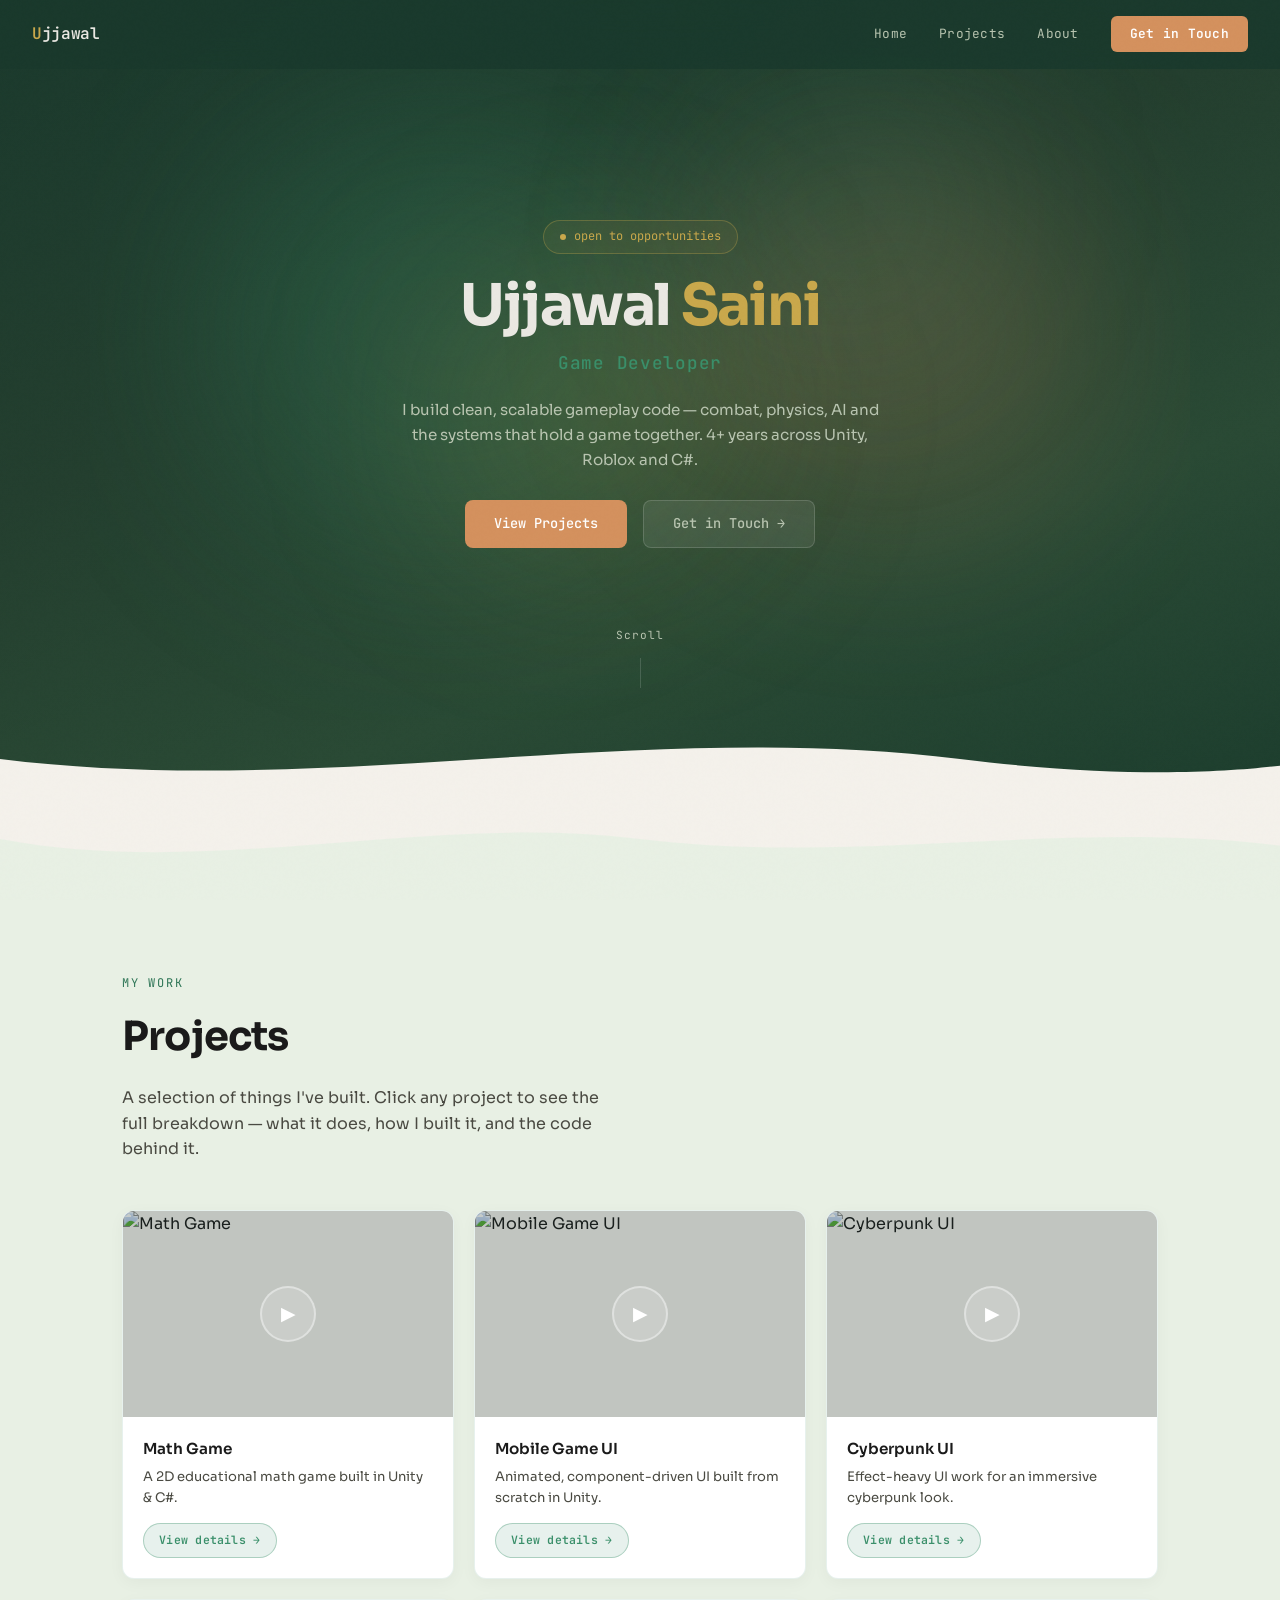
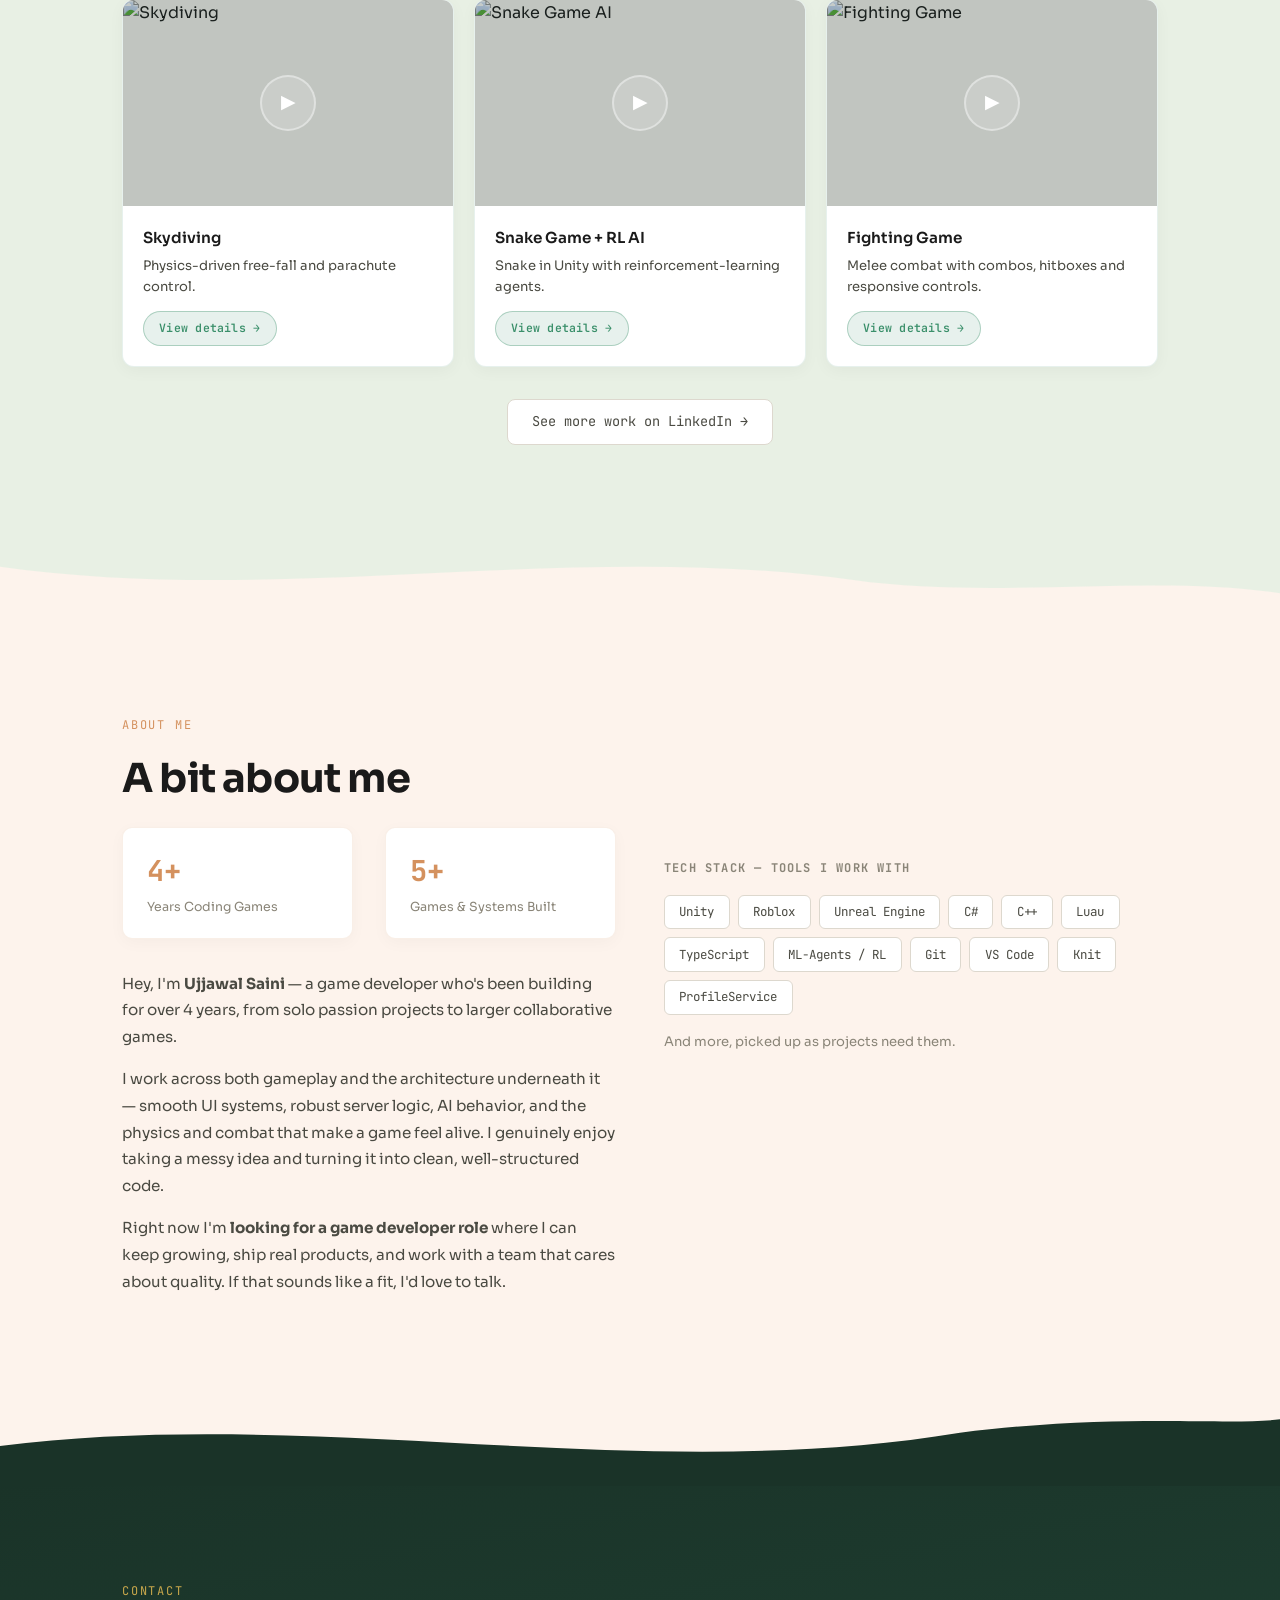
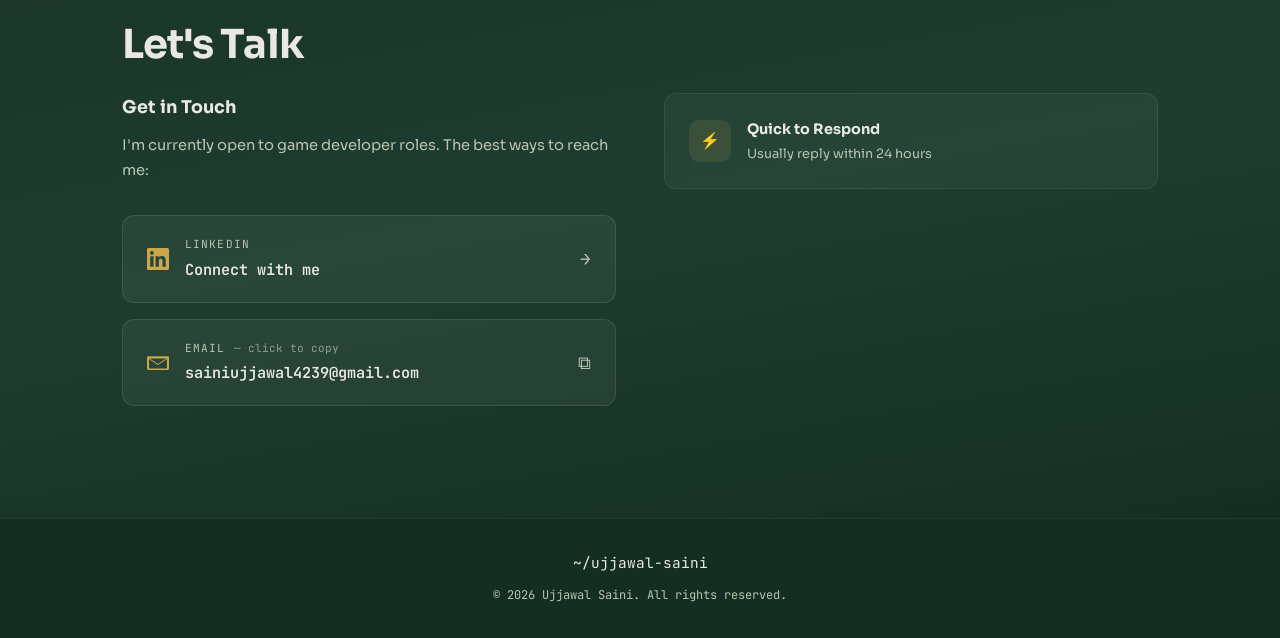
==== index.html @ 18bde24f "Initial commit" ====
<!DOCTYPE html>
<html lang="en">
<head>
  <meta charset="UTF-8">
  <meta name="viewport" content="width=device-width, initial-scale=1.0">
  <title>Ujjawal Saini | Game Developer</title>
  <meta name="description" content="Ujjawal Saini — Game Developer building gameplay systems, physics, AI and UI across Unity, Roblox and C#. Open to opportunities.">

  <!-- Google Fonts -->
  <link href="https://fonts.googleapis.com/css2?family=JetBrains+Mono:wght@300;400;500;600;700&family=Sora:wght@300;400;500;600;700&display=swap" rel="stylesheet">

  <!-- Stylesheet -->
  <link rel="stylesheet" href="style.css">
</head>
<body>

<!-- ═══ NAVBAR ═══ -->
<nav id="navbar">
  <a href="#home" class="nav-logo"><span>U</span>jjawal</a>
  <div class="nav-links" id="navLinks">
    <a href="#home">Home</a>
    <a href="#projects">Projects</a>
    <a href="#about">About</a>
    <a href="#contact" class="nav-cta">Get in Touch</a>
  </div>
  <div class="nav-hamburger" id="hamburger" onclick="toggleNav()">
    <span></span><span></span><span></span>
  </div>
</nav>

<!-- ═══ HERO ═══ -->
<div class="section-wrap section-hero">
  <section class="hero" id="home">
    <div class="hero-glow">
      <div class="blob blob-1"></div>
      <div class="blob blob-2"></div>
      <div class="blob blob-3"></div>
      <div class="blob blob-4"></div>
    </div>
    <div class="hero-status">
      <div class="dot"></div>
      open to opportunities
    </div>
    <h1>Ujjawal <span class="accent">Saini</span></h1>
    <div class="hero-role">Game Developer</div>
    <p>I build clean, scalable gameplay code — combat, physics, AI and the systems that hold a game together. 4+ years across Unity, Roblox and C#.</p>
    <div class="hero-btns">
      <a href="#projects" class="btn btn-primary">View Projects</a>
      <a href="#contact" class="btn btn-secondary">Get in Touch →</a>
    </div>
    <div class="scroll-indicator">Scroll</div>
  </section>
  <!-- Wave divider: hero → expertise -->
  <div class="wave-divider">
    <svg viewBox="0 0 1440 120" preserveAspectRatio="none">
      <path d="M0,60 C360,120 720,0 1080,60 C1260,90 1380,80 1440,70 L1440,120 L0,120 Z" fill="var(--bg-primary)"/>
    </svg>
  </div>
</div>

<!-- ═══ PROJECTS ═══ -->
<div class="section-wrap section-green">
  <!-- Wave divider: expertise → projects -->
  <div class="wave-divider wave-top">
    <svg viewBox="0 0 1440 120" preserveAspectRatio="none">
      <path d="M0,0 L0,60 C240,120 480,20 720,60 C960,100 1200,30 1440,70 L1440,0 Z" fill="var(--bg-primary)"/>
    </svg>
  </div>
  <section id="projects">
    <div class="reveal">
      <div class="section-label">My Work</div>
      <h2 class="section-title">Projects</h2>
      <p class="section-desc">A selection of things I've built. Click any project to see the full breakdown — what it does, how I built it, and the code behind it.</p>
    </div>
    <div class="portfolio-grid">
      <div class="project-card reveal" data-id="FfcwRnzSwo4">
        <div class="project-thumb">
          <img src="https://img.youtube.com/vi/FfcwRnzSwo4/maxresdefault.jpg" alt="Math Game" loading="lazy">
          <div class="project-play">▶</div>
        </div>
        <div class="project-info">
          <h3>Math Game</h3>
          <p>A 2D educational math game built in Unity & C#.</p>
          <span class="project-hint">View details →</span>
        </div>
      </div>
      <div class="project-card reveal" data-id="_XRBRZ4g_vA">
        <div class="project-thumb">
          <img src="https://img.youtube.com/vi/_XRBRZ4g_vA/maxresdefault.jpg" alt="Mobile Game UI" loading="lazy">
          <div class="project-play">▶</div>
        </div>
        <div class="project-info">
          <h3>Mobile Game UI</h3>
          <p>Animated, component-driven UI built from scratch in Unity.</p>
          <span class="project-hint">View details →</span>
        </div>
      </div>
      <div class="project-card reveal" data-id="kUziMj68Og0">
        <div class="project-thumb">
          <img src="https://img.youtube.com/vi/kUziMj68Og0/maxresdefault.jpg" alt="Cyberpunk UI" loading="lazy">
          <div class="project-play">▶</div>
        </div>
        <div class="project-info">
          <h3>Cyberpunk UI</h3>
          <p>Effect-heavy UI work for an immersive cyberpunk look.</p>
          <span class="project-hint">View details →</span>
        </div>
      </div>
      <div class="project-card reveal" data-id="2lh-PS8I5L4">
        <div class="project-thumb">
          <img src="https://img.youtube.com/vi/2lh-PS8I5L4/maxresdefault.jpg" alt="Skydiving" loading="lazy">
          <div class="project-play">▶</div>
        </div>
        <div class="project-info">
          <h3>Skydiving</h3>
          <p>Physics-driven free-fall and parachute control.</p>
          <span class="project-hint">View details →</span>
        </div>
      </div>
      <div class="project-card reveal" data-id="01Fkofs51dQ">
        <div class="project-thumb">
          <img src="https://img.youtube.com/vi/01Fkofs51dQ/maxresdefault.jpg" alt="Snake Game AI" loading="lazy">
          <div class="project-play">▶</div>
        </div>
        <div class="project-info">
          <h3>Snake Game + RL AI</h3>
          <p>Snake in Unity with reinforcement-learning agents.</p>
          <span class="project-hint">View details →</span>
        </div>
      </div>
      <div class="project-card reveal" data-id="8fWLdfKFmJY">
        <div class="project-thumb">
          <img src="https://img.youtube.com/vi/8fWLdfKFmJY/maxresdefault.jpg" alt="Fighting Game" loading="lazy">
          <div class="project-play">▶</div>
        </div>
        <div class="project-info">
          <h3>Fighting Game</h3>
          <p>Melee combat with combos, hitboxes and responsive controls.</p>
          <span class="project-hint">View details →</span>
        </div>
      </div>
    </div>

    <!-- Project Detail Modal (content rendered by script.js) -->
    <div class="video-modal" id="videoModal">
      <div class="video-modal-backdrop" onclick="closeVideoModal()"></div>
      <div class="video-modal-content">
        <button class="video-modal-close" onclick="closeVideoModal()">✕</button>
        <div class="video-modal-scroll">
          <div class="video-modal-player" id="modalPlayer"></div>
          <div class="video-modal-info">
            <div class="vm-head">
              <h3 id="modalTitle"></h3>
              <div class="vm-tech" id="modalTech"></div>
            </div>
            <div class="vm-body" id="modalBody"></div>
            <div class="vm-code-wrap" id="modalCodeWrap" hidden>
              <div class="vm-code-label" id="modalCodeLabel">Code</div>
              <pre class="vm-code"><code id="modalCode"></code></pre>
            </div>
            <div class="vm-links" id="modalLinks"></div>
          </div>
        </div>
      </div>
    </div>

    <div class="portfolio-more reveal">
      <!-- TODO: replace href with your real LinkedIn profile URL -->
      <a href="https://www.linkedin.com/in/your-profile/" target="_blank" rel="noopener">See more work on LinkedIn →</a>
    </div>
  </section>
  <!-- Wave divider: projects → about -->
  <div class="wave-divider">
    <svg viewBox="0 0 1440 120" preserveAspectRatio="none">
      <path d="M0,40 C320,100 640,0 960,60 C1120,90 1300,50 1440,80 L1440,120 L0,120 Z" fill="var(--bg-warm)"/>
    </svg>
  </div>
</div>

<!-- ═══ ABOUT ═══ -->
<div class="section-wrap section-warm">
  <section id="about">
    <div class="reveal">
      <div class="section-label">About Me</div>
      <h2 class="section-title">A bit about me</h2>
    </div>
    <div class="about-content">
      <div class="reveal">
        <div class="about-stats">
          <div class="stat">
            <div class="stat-value" data-count="4">0+</div>
            <div class="stat-label">Years Coding Games</div>
          </div>
          <div class="stat">
            <div class="stat-value" data-count="5">0+</div>
            <div class="stat-label">Games & Systems Built</div>
          </div>
        </div>
        <div class="about-text">
          <p>Hey, I'm <strong>Ujjawal Saini</strong> — a game developer who's been building for over 4 years, from solo passion projects to larger collaborative games.</p>
          <p>I work across both gameplay and the architecture underneath it — smooth UI systems, robust server logic, AI behavior, and the physics and combat that make a game feel alive. I genuinely enjoy taking a messy idea and turning it into clean, well-structured code.</p>
          <p>Right now I'm <strong>looking for a game developer role</strong> where I can keep growing, ship real products, and work with a team that cares about quality. If that sounds like a fit, I'd love to talk.</p>
        </div>
      </div>
      <div class="tech-stack reveal">
        <h4>Tech Stack — Tools I Work With</h4>
        <div class="tech-tags">
          <span class="tech-tag">Unity</span>
          <span class="tech-tag">Roblox</span>
          <span class="tech-tag">Unreal Engine</span>
          <span class="tech-tag">C#</span>
          <span class="tech-tag">C++</span>
          <span class="tech-tag">Luau</span>
          <span class="tech-tag">TypeScript</span>
          <span class="tech-tag">ML-Agents / RL</span>
          <span class="tech-tag">Git</span>
          <span class="tech-tag">VS Code</span>
          <span class="tech-tag">Knit</span>
          <span class="tech-tag">ProfileService</span>
        </div>
        <p style="font-size: 0.82rem; color: var(--text-muted); margin-top: 1rem;">And more, picked up as projects need them.</p>
      </div>
    </div>
  </section>
  <!-- Wave divider: about → contact -->
  <div class="wave-divider">
    <svg viewBox="0 0 1440 120" preserveAspectRatio="none">
      <path d="M0,60 C360,0 720,120 1080,40 C1260,10 1380,30 1440,20 L1440,120 L0,120 Z" fill="var(--bg-forest)"/>
    </svg>
  </div>
</div>

<!-- ═══ CONTACT ═══ -->
<div class="section-wrap section-forest">
  <section id="contact">
    <div class="reveal">
      <div class="section-label">Contact</div>
      <h2 class="section-title">Let's Talk</h2>
    </div>
    <div class="contact-content">
      <div class="contact-left reveal">
        <h3>Get in Touch</h3>
        <p>I'm currently open to game developer roles. The best ways to reach me:</p>

        <!-- LinkedIn — TODO: replace the href with your real LinkedIn profile URL -->
        <a href="https://www.linkedin.com/in/your-profile/" target="_blank" rel="noopener" class="contact-link-box">
          <svg class="social-icon" viewBox="0 0 24 24" fill="currentColor" width="24" height="24"><path d="M20.447 20.452h-3.554v-5.569c0-1.328-.027-3.037-1.852-3.037-1.853 0-2.136 1.445-2.136 2.939v5.667H9.351V9h3.414v1.561h.046c.477-.9 1.637-1.85 3.37-1.85 3.601 0 4.267 2.37 4.267 5.455v6.286zM5.337 7.433a2.062 2.062 0 0 1-2.063-2.065 2.064 2.064 0 1 1 2.063 2.065zm1.782 13.019H3.555V9h3.564v11.452zM22.225 0H1.771C.792 0 0 .774 0 1.729v20.542C0 23.227.792 24 1.771 24h20.451C23.2 24 24 23.227 24 22.271V1.729C24 .774 23.2 0 22.225 0z"/></svg>
          <div>
            <div class="contact-link-label">LinkedIn</div>
            <div class="contact-link-handle">Connect with me</div>
          </div>
          <span class="contact-link-arrow">→</span>
        </a>

        <!-- Email — click to copy -->
        <div class="contact-link-box" onclick="copyEmail(this)">
          <svg class="social-icon" viewBox="0 0 24 24" fill="currentColor" width="24" height="24"><path d="M1.5 4.5h21A1.5 1.5 0 0 1 24 6v12a1.5 1.5 0 0 1-1.5 1.5h-21A1.5 1.5 0 0 1 0 18V6a1.5 1.5 0 0 1 1.5-1.5zm10.5 8.69 9-6.19H3l9 6.19zM2.25 7.6V18h19.5V7.6l-9.06 6.23a1.5 1.5 0 0 1-1.38 0L2.25 7.6z"/></svg>
          <div>
            <div class="contact-link-label">Email <span class="contact-copy-hint">— click to copy</span></div>
            <div class="contact-link-handle">sainiujjawal4239@gmail.com</div>
          </div>
          <span class="contact-link-arrow">⧉</span>
        </div>
      </div>
      <div class="contact-cards reveal">
        <div class="contact-card">
          <div class="contact-icon">⚡</div>
          <div>
            <h4>Quick to Respond</h4>
            <p>Usually reply within 24 hours</p>
          </div>
        </div>
      </div>
    </div>
  </section>
</div>

<!-- ═══ FOOTER ═══ -->
<footer>
  <a href="#home" style="display: inline-block; margin-bottom: 0.75rem; font-family: var(--font-mono); font-size: 0.9rem;">
    ~/ujjawal-saini
  </a>
  <p>© 2026 Ujjawal Saini. All rights reserved.</p>
</footer>

<!-- JavaScript -->
<script src="script.js"></script>
</body>
</html>
---- style.css ----
/* ═══════════════════════════════════════
   USAIN — PORTFOLIO STYLES
   Natural, eye-friendly aesthetic
   ═══════════════════════════════════════ */

*, *::before, *::after { margin: 0; padding: 0; box-sizing: border-box; }

:root {
  /* ─── Base tones ─── */
  --bg-primary: #f4f1eb;
  --bg-secondary: #ffffff;
  --bg-card: #f9f7f3;
  --bg-card-hover: #f0ece4;

  /* ─── Section backgrounds ─── */
  --bg-hero: #1b3a2d;
  --bg-green: #e8f0e4;
  --bg-warm: #fdf3ec;
  --bg-forest: #1a3328;

  /* ─── Borders ─── */
  --border: #ddd8ce;
  --border-hover: #c4bcae;

  /* ─── Text ─── */
  --text-primary: #1a1a1a;
  --text-secondary: #4a4a42;
  --text-muted: #8a8578;
  --text-on-dark: #eae8e2;
  --text-on-dark-secondary: #b8c4b0;

  /* ─── Accent colors ─── */
  --accent: #3a8f6a;
  --accent-dim: #2e7556;
  --accent-glow: rgba(58, 143, 106, 0.12);
  --accent-glow-strong: rgba(58, 143, 106, 0.22);
  --accent-warm: #d4915e;
  --accent-warm-glow: rgba(212, 145, 94, 0.15);
  --accent-gold: #c9a84c;
  --accent-gold-glow: rgba(201, 168, 76, 0.12);

  /* ─── Fonts ─── */
  --font-mono: 'JetBrains Mono', monospace;
  --font-sans: 'Sora', sans-serif;
}

html { scroll-behavior: smooth; }

body {
  font-family: var(--font-sans);
  background: var(--bg-primary);
  color: var(--text-primary);
  line-height: 1.6;
  overflow-x: hidden;
  -webkit-font-smoothing: antialiased;
}

::selection {
  background: var(--accent);
  color: #ffffff;
}

/* ─── Scrollbar ─── */
::-webkit-scrollbar { width: 6px; }
::-webkit-scrollbar-track { background: var(--bg-primary); }
::-webkit-scrollbar-thumb { background: var(--accent); border-radius: 3px; }
::-webkit-scrollbar-thumb:hover { background: var(--accent-dim); }

/* ─── Subtle paper-grain texture ─── */
body::after {
  content: ''; position: fixed; inset: 0;
  background-image: url("data:image/svg+xml,%3Csvg viewBox='0 0 256 256' xmlns='http://www.w3.org/2000/svg'%3E%3Cfilter id='noise'%3E%3CfeTurbulence type='fractalNoise' baseFrequency='0.9' numOctaves='4' stitchTiles='stitch'/%3E%3C/filter%3E%3Crect width='100%25' height='100%25' filter='url(%23noise)' opacity='0.02'/%3E%3C/svg%3E");
  pointer-events: none; z-index: 9999; opacity: 0.25;
}


/* ═══════════════════════════════════════
   SECTION WRAPS — Colored backgrounds
   ═══════════════════════════════════════ */

.section-wrap { position: relative; }

.section-hero {
  background: linear-gradient(160deg, #1b3a2d 0%, #243f2f 40%, #2a4a35 70%, #1d3e2e 100%);
}

.section-green {
  background: var(--bg-green);
}

.section-warm {
  background: var(--bg-warm);
}

.section-forest {
  background: linear-gradient(170deg, #1a3328 0%, #1e3d30 50%, #152e23 100%);
}

/* ─── Wave dividers ─── */
.wave-divider {
  position: relative;
  width: 100%;
  line-height: 0;
  margin-top: -1px;
}
.wave-divider svg {
  width: 100%;
  height: 80px;
  display: block;
}
.wave-divider.wave-top {
  margin-top: 0;
  margin-bottom: -1px;
}


/* ═══════════════════════════════════════
   NAVBAR
   ═══════════════════════════════════════ */

nav {
  position: fixed; top: 0; left: 0; right: 0; z-index: 100;
  padding: 1rem 2rem;
  display: flex; align-items: center; justify-content: space-between;
  background: rgba(27, 58, 45, 0.85);
  backdrop-filter: blur(20px);
  border-bottom: 1px solid transparent;
  transition: border-color 0.3s;
}
nav.scrolled { border-bottom-color: rgba(255,255,255,0.08); }

.nav-logo {
  font-family: var(--font-mono);
  font-weight: 600; font-size: 1rem;
  color: var(--text-on-dark);
  text-decoration: none;
  letter-spacing: -0.02em;
}
.nav-logo span { color: var(--accent-gold); }

.nav-links { display: flex; gap: 2rem; align-items: center; }
.nav-links a {
  font-family: var(--font-mono);
  font-size: 0.8rem; color: var(--text-on-dark-secondary);
  text-decoration: none; letter-spacing: 0.02em;
  transition: color 0.25s;
}
.nav-links a:hover { color: var(--text-on-dark); }

.nav-cta {
  font-family: var(--font-mono) !important;
  font-size: 0.8rem !important;
  padding: 0.5rem 1.2rem;
  background: var(--accent-warm) !important;
  color: #ffffff !important;
  border-radius: 6px;
  font-weight: 600 !important;
  transition: all 0.25s !important;
}
.nav-cta:hover {
  box-shadow: 0 4px 20px rgba(212, 145, 94, 0.35);
  transform: translateY(-1px);
}

.nav-hamburger {
  display: none; cursor: pointer;
  flex-direction: column; gap: 5px;
}
.nav-hamburger span {
  width: 22px; height: 2px;
  background: var(--text-on-dark);
  transition: all 0.3s;
}


/* ═══════════════════════════════════════
   HERO SECTION — Dark forest green
   ═══════════════════════════════════════ */

.hero {
  min-height: 80vh; display: flex; flex-direction: column;
  justify-content: center; align-items: center;
  padding: 6rem 2rem 3rem; position: relative;
  text-align: center;
  color: var(--text-on-dark);
}

/* ─── Glow blobs — warm sunset & golden tones ─── */
.hero-glow {
  position: absolute; top: 0; left: 0; right: 0; bottom: 0;
  overflow: hidden; pointer-events: none;
}

.hero-glow .blob {
  position: absolute; border-radius: 50%;
  filter: blur(90px);
}

.hero-glow .blob-1 {
  width: 500px; height: 450px;
  top: 15%; left: 10%;
  background: rgba(58, 143, 106, 0.25);
  animation: blobFloat1 7s ease-in-out infinite alternate;
}

.hero-glow .blob-2 {
  width: 420px; height: 380px;
  top: 20%; right: 8%;
  background: rgba(212, 145, 94, 0.2);
  animation: blobFloat2 9s ease-in-out infinite alternate;
}

.hero-glow .blob-3 {
  width: 350px; height: 320px;
  top: 35%; left: 30%;
  background: rgba(201, 168, 76, 0.15);
  animation: blobFloat3 8s ease-in-out infinite alternate;
}

.hero-glow .blob-4 {
  width: 300px; height: 280px;
  top: 10%; left: 55%;
  background: rgba(58, 143, 106, 0.15);
  animation: blobFloat2 10s ease-in-out infinite alternate-reverse;
}

@keyframes blobFloat1 {
  0% { transform: translate(0, 0) scale(1); }
  100% { transform: translate(30px, -20px) scale(1.1); }
}

@keyframes blobFloat2 {
  0% { transform: translate(0, 0) scale(1); }
  100% { transform: translate(-25px, 15px) scale(1.08); }
}

@keyframes blobFloat3 {
  0% { transform: translate(0, 0) scale(1); }
  100% { transform: translate(15px, 25px) scale(0.95); }
}

.hero-status {
  display: inline-flex; align-items: center; gap: 0.5rem;
  font-family: var(--font-mono); font-size: 0.75rem;
  color: var(--accent-gold); margin-bottom: 1.25rem;
  padding: 0.4rem 1rem; border: 1px solid rgba(201,168,76,0.3);
  border-radius: 20px; background: rgba(201,168,76,0.08);
  animation: fadeInUp 0.6s ease-out;
  position: relative; z-index: 2;
}
.hero-status .dot {
  width: 6px; height: 6px; border-radius: 50%;
  background: var(--accent-gold);
  animation: pulse 2s ease-in-out infinite;
}

@keyframes pulse {
  0%, 100% { box-shadow: 0 0 0 0 rgba(201,168,76,0.5); }
  50% { box-shadow: 0 0 0 6px rgba(201,168,76,0); }
}

.hero h1 {
  font-size: clamp(2.2rem, 4.5vw, 3.8rem);
  font-weight: 700; line-height: 1.1;
  letter-spacing: -0.03em;
  margin-bottom: 0.75rem;
  animation: fadeInUp 0.6s ease-out 0.1s both;
  position: relative; z-index: 2;
  color: var(--text-on-dark);
}
.hero h1 .accent { color: var(--accent-gold); }

.hero-role {
  font-family: var(--font-mono);
  font-size: clamp(0.9rem, 1.6vw, 1.1rem);
  font-weight: 500;
  letter-spacing: 0.04em;
  color: var(--accent);
  margin-bottom: 1.25rem;
  animation: fadeInUp 0.6s ease-out 0.15s both;
  position: relative; z-index: 2;
}

.hero p {
  font-size: 0.95rem; color: var(--text-on-dark-secondary);
  max-width: 500px; line-height: 1.65;
  margin-bottom: 1.75rem;
  animation: fadeInUp 0.6s ease-out 0.2s both;
  position: relative; z-index: 2;
}

.hero-btns {
  display: flex; gap: 1rem; flex-wrap: wrap; justify-content: center;
  animation: fadeInUp 0.6s ease-out 0.3s both;
  position: relative; z-index: 2;
}

.scroll-indicator {
  position: absolute; bottom: 2rem;
  font-family: var(--font-mono); font-size: 0.7rem;
  color: var(--text-on-dark-secondary); letter-spacing: 0.1em;
  animation: fadeInUp 0.6s ease-out 0.5s both;
}
.scroll-indicator::after {
  content: ''; display: block; width: 1px; height: 30px;
  background: rgba(255,255,255,0.15); margin: 0.8rem auto 0;
  animation: scrollLine 2s ease-in-out infinite;
}

@keyframes scrollLine {
  0%, 100% { transform: scaleY(1); opacity: 0.5; }
  50% { transform: scaleY(0.5); opacity: 1; }
}

@keyframes fadeInUp {
  from { opacity: 0; transform: translateY(20px); }
  to { opacity: 1; transform: translateY(0); }
}


/* ═══════════════════════════════════════
   BUTTONS
   ═══════════════════════════════════════ */

.btn {
  font-family: var(--font-mono); font-size: 0.85rem;
  padding: 0.75rem 1.8rem; border-radius: 8px;
  text-decoration: none; font-weight: 500;
  transition: all 0.25s; cursor: pointer; border: none;
  display: inline-flex; align-items: center; gap: 0.5rem;
}
.btn-primary {
  background: var(--accent-warm); color: #ffffff;
}
.btn-primary:hover {
  background: #c37f4e;
  box-shadow: 0 6px 24px rgba(212, 145, 94, 0.35);
  transform: translateY(-2px);
}
.btn-secondary {
  background: rgba(255,255,255,0.08); color: var(--text-on-dark-secondary);
  border: 1px solid rgba(255,255,255,0.15);
}
.btn-secondary:hover {
  border-color: var(--accent-gold);
  color: var(--accent-gold);
  background: rgba(201, 168, 76, 0.08);
}


/* ═══════════════════════════════════════
   SECTION COMMONS
   ═══════════════════════════════════════ */

section { padding: 6rem 2rem; max-width: 1100px; margin: 0 auto; }

.section-label {
  font-family: var(--font-mono); font-size: 0.75rem;
  color: var(--accent); text-transform: uppercase;
  letter-spacing: 0.15em; margin-bottom: 0.75rem;
}

.section-title {
  font-size: clamp(1.8rem, 3.5vw, 2.5rem);
  font-weight: 700; letter-spacing: -0.02em;
  margin-bottom: 1rem;
}

.section-desc {
  color: var(--text-secondary);
  max-width: 500px; margin-bottom: 3rem;
}

/* Dark section overrides */
.section-forest .section-label { color: var(--accent-gold); }
.section-forest .section-title { color: var(--text-on-dark); }
.section-forest .section-desc { color: var(--text-on-dark-secondary); }
.section-green .section-label { color: var(--accent-dim); }


/* ═══════════════════════════════════════
   SERVICES — On cream bg
   ═══════════════════════════════════════ */

.services-grid {
  display: grid; grid-template-columns: repeat(auto-fill, minmax(300px, 1fr));
  gap: 1px; background: var(--border); border: 1px solid var(--border);
  border-radius: 12px; overflow: hidden;
  box-shadow: 0 4px 24px rgba(0,0,0,0.04);
}

.service-card {
  padding: 2rem; background: var(--bg-secondary);
  transition: all 0.3s; cursor: default; position: relative;
  overflow: hidden;
}
.service-card::before {
  content: ''; position: absolute; top: 0; left: 0;
  width: 100%; height: 2px;
  background: linear-gradient(90deg, transparent, var(--accent-warm), transparent);
  opacity: 0; transition: opacity 0.3s;
}
.service-card:hover { background: var(--bg-card); }
.service-card:hover::before { opacity: 1; }

.service-icon {
  font-size: 1.4rem; margin-bottom: 1rem;
  width: 40px; height: 40px; display: flex;
  align-items: center; justify-content: center;
  background: var(--accent-glow); border-radius: 8px;
  color: var(--accent);
}

.service-card h3 {
  font-size: 1rem; font-weight: 600;
  margin-bottom: 0.6rem;
}
.service-card p {
  font-size: 0.88rem; color: var(--text-secondary);
  line-height: 1.6;
}


/* ═══════════════════════════════════════
   PORTFOLIO — On soft green bg
   ═══════════════════════════════════════ */

.portfolio-grid {
  display: grid;
  grid-template-columns: repeat(3, 1fr);
  gap: 1.25rem;
}

.project-card {
  background: var(--bg-secondary);
  border: 1px solid rgba(58, 143, 106, 0.12);
  border-radius: 12px; overflow: hidden;
  transition: all 0.35s; cursor: pointer;
  position: relative;
  box-shadow: 0 4px 16px rgba(0,0,0,0.04);
}
.project-card:hover {
  border-color: var(--accent);
  transform: translateY(-4px);
  box-shadow: 0 16px 40px rgba(0,0,0,0.08);
}
.project-card.video-active:hover {
  border-color: var(--accent);
  box-shadow: 0 16px 40px rgba(0,0,0,0.08), 0 0 20px var(--accent-glow);
}

.project-thumb {
  width: 100%; aspect-ratio: 16/10;
  background: var(--bg-card);
  display: flex; align-items: center; justify-content: center;
  position: relative; overflow: hidden;
}

.project-thumb img,
.project-thumb iframe {
  position: absolute; top: 0; left: 0;
  width: 100%; height: 100%;
  object-fit: cover;
  pointer-events: none;
  border: none;
}

.project-play {
  position: absolute; inset: 0;
  display: flex; align-items: center; justify-content: center;
  z-index: 2;
  background: rgba(26, 51, 40, 0.25);
  transition: background 0.3s;
}
.project-card:hover .project-play {
  background: rgba(26, 51, 40, 0.4);
}

.project-play::before {
  content: '';
  width: 56px; height: 56px;
  border-radius: 50%;
  background: rgba(255, 255, 255, 0.15);
  border: 2px solid rgba(255, 255, 255, 0.4);
  position: absolute;
  transition: all 0.3s;
}
.project-card:hover .project-play::before {
  background: rgba(212, 145, 94, 0.4);
  border-color: var(--accent-warm);
  transform: scale(1.1);
  box-shadow: 0 0 30px rgba(212, 145, 94, 0.2);
}

.project-play {
  font-size: 1.2rem;
  color: #ffffff;
}

/* ─── "Coming soon" placeholder cards ─── */
.project-card-soon {
  cursor: default;
}
.project-card-soon:hover {
  transform: translateY(-2px);
  border-color: rgba(58, 143, 106, 0.25);
  box-shadow: 0 8px 24px rgba(0,0,0,0.06);
}
.project-card-soon .project-thumb {
  background: linear-gradient(135deg, var(--bg-card), var(--bg-secondary));
}
.project-soon-badge {
  font-family: var(--font-mono);
  font-size: 0.78rem;
  letter-spacing: 0.06em;
  text-transform: uppercase;
  color: var(--text-muted);
  padding: 0.4rem 0.85rem;
  border: 1px dashed rgba(58, 143, 106, 0.4);
  border-radius: 999px;
}
.project-card-soon .project-hint {
  color: var(--text-muted);
}

/* ─── Video Lightbox Modal ─── */
.video-modal {
  position: fixed; inset: 0; z-index: 10000;
  display: flex; align-items: center; justify-content: center;
  opacity: 0; visibility: hidden;
  transition: opacity 0.3s, visibility 0.3s;
}
.video-modal.active {
  opacity: 1; visibility: visible;
}

.video-modal-backdrop {
  position: absolute; inset: 0;
  background: rgba(20, 40, 30, 0.8);
  backdrop-filter: blur(10px);
}

.video-modal-content {
  position: relative; z-index: 1;
  width: 90%; max-width: 860px;
  max-height: 90vh;
  background: var(--bg-secondary);
  border: 1px solid var(--border);
  border-radius: 16px; overflow: hidden;
  transform: scale(0.9) translateY(20px);
  transition: transform 0.35s cubic-bezier(0.16, 1, 0.3, 1);
}
.video-modal.active .video-modal-content {
  transform: scale(1) translateY(0);
}

/* Scroll container so long writeups + code fit on screen */
.video-modal-scroll {
  max-height: 90vh;
  overflow-y: auto;
}
.video-modal-scroll::-webkit-scrollbar { width: 8px; }
.video-modal-scroll::-webkit-scrollbar-track { background: var(--bg-card); }
.video-modal-scroll::-webkit-scrollbar-thumb { background: var(--border-hover); border-radius: 4px; }

.video-modal-close {
  position: absolute; top: 1rem; right: 1rem;
  z-index: 3;
  width: 36px; height: 36px; border-radius: 50%;
  background: rgba(255, 255, 255, 0.9);
  border: 1px solid var(--border);
  color: var(--text-secondary);
  font-size: 1rem; cursor: pointer;
  display: flex; align-items: center; justify-content: center;
  transition: all 0.25s;
}
.video-modal-close:hover {
  background: var(--accent-warm);
  color: #ffffff;
  border-color: var(--accent-warm);
}

.video-modal-player {
  width: 100%; aspect-ratio: 16/9;
  background: #000;
  position: relative;
}
.video-modal-player iframe {
  position: absolute; top: 0; left: 0;
  width: 100%; height: 100%;
  border: none;
}

.video-modal-info {
  padding: 1.75rem;
}
.video-modal-info h3 {
  font-size: 1.35rem; font-weight: 700;
  letter-spacing: -0.01em;
  margin-bottom: 0.75rem;
}

/* ─── Tech chips in modal ─── */
.vm-tech { display: flex; flex-wrap: wrap; gap: 0.4rem; margin-bottom: 1.5rem; }
.vm-tech-tag {
  font-family: var(--font-mono); font-size: 0.7rem;
  padding: 0.3rem 0.7rem; border-radius: 6px;
  background: var(--accent-glow); color: var(--accent-dim);
  border: 1px solid rgba(58, 143, 106, 0.2);
}

/* ─── Case-study sections ─── */
.vm-section { margin-bottom: 1.25rem; }
.vm-section h4 {
  font-family: var(--font-mono); font-size: 0.72rem;
  text-transform: uppercase; letter-spacing: 0.12em;
  color: var(--accent); margin-bottom: 0.4rem;
}
.vm-section p {
  font-size: 0.92rem; color: var(--text-secondary);
  line-height: 1.7;
}

/* ─── Code block ─── */
.vm-code-wrap {
  margin: 1.5rem 0;
  border: 1px solid var(--border);
  border-radius: 10px; overflow: hidden;
  background: #1a2620;
}
.vm-code-label {
  font-family: var(--font-mono); font-size: 0.68rem;
  text-transform: uppercase; letter-spacing: 0.12em;
  color: var(--accent-gold);
  padding: 0.6rem 1rem;
  background: rgba(255,255,255,0.04);
  border-bottom: 1px solid rgba(255,255,255,0.07);
}
.vm-code {
  margin: 0; padding: 1.1rem 1.2rem;
  overflow-x: auto;
}
.vm-code code {
  font-family: var(--font-mono); font-size: 0.78rem;
  line-height: 1.65; color: #d4e6da;
  white-space: pre;
}
.vm-code::-webkit-scrollbar { height: 7px; }
.vm-code::-webkit-scrollbar-track { background: rgba(255,255,255,0.04); }
.vm-code::-webkit-scrollbar-thumb { background: rgba(255,255,255,0.15); border-radius: 4px; }

/* ─── Link buttons ─── */
.vm-links { display: flex; flex-wrap: wrap; gap: 0.75rem; margin-top: 0.5rem; }
.vm-link {
  font-family: var(--font-mono); font-size: 0.8rem; font-weight: 500;
  text-decoration: none; padding: 0.65rem 1.3rem;
  border-radius: 8px; transition: all 0.25s;
  border: 1px solid var(--border); color: var(--text-secondary);
  background: var(--bg-card);
}
.vm-link:hover {
  border-color: var(--accent); color: var(--accent);
  transform: translateY(-1px);
}
.vm-link-primary {
  background: var(--accent-warm); color: #fff; border-color: var(--accent-warm);
}
.vm-link-primary:hover {
  background: #c37f4e; color: #fff; border-color: #c37f4e;
  box-shadow: 0 6px 20px rgba(212, 145, 94, 0.3);
}

.project-info { padding: 1.25rem; }
.project-info h3 { font-size: 0.95rem; font-weight: 600; margin-bottom: 0.3rem; }
.project-info p { font-size: 0.82rem; color: var(--text-secondary); }

.project-hint {
  display: inline-flex; align-items: center; gap: 0.4rem;
  margin-top: 0.9rem;
  padding: 0.45rem 0.95rem;
  font-family: var(--font-mono); font-size: 0.72rem; font-weight: 600;
  color: var(--accent); letter-spacing: 0.02em;
  background: var(--accent-glow, rgba(58, 143, 106, 0.1));
  border: 1px solid rgba(58, 143, 106, 0.35);
  border-radius: 999px;
  transition: all 0.3s;
}
.project-card:not(.project-card-soon):hover .project-hint {
  background: var(--accent);
  border-color: var(--accent);
  color: #fff;
  box-shadow: 0 6px 18px rgba(58, 143, 106, 0.28);
}

/* "View Details" reveal over the thumbnail on hover — strong click affordance */
.project-thumb::after {
  content: 'View Details →';
  position: absolute; inset: 0; z-index: 3;
  display: flex; align-items: center; justify-content: center;
  font-family: var(--font-mono); font-size: 0.9rem; letter-spacing: 0.05em;
  font-weight: 600; color: #fff;
  background: rgba(26, 51, 40, 0.6);
  opacity: 0; transition: opacity 0.3s;
  pointer-events: none;
}
.project-card:not(.project-card-soon):hover .project-thumb::after {
  opacity: 1;
}
.project-card:not(.project-card-soon):hover .project-play {
  opacity: 0;
}

.project-coming-soon {
  width: 100%; height: 100%;
  display: flex; align-items: center; justify-content: center;
  font-family: var(--font-mono); font-size: 0.85rem;
  color: var(--text-muted); letter-spacing: 0.05em;
  background: var(--bg-card);
  border: 1px dashed var(--border-hover);
}

.portfolio-more { margin-top: 2rem; text-align: center; }
.portfolio-more a {
  font-family: var(--font-mono); font-size: 0.85rem;
  color: var(--text-secondary); text-decoration: none;
  border: 1px solid var(--border); padding: 0.7rem 1.5rem;
  border-radius: 8px; transition: all 0.25s;
  display: inline-flex; align-items: center; gap: 0.5rem;
  background: var(--bg-secondary);
}
.portfolio-more a:hover {
  border-color: var(--accent); color: var(--accent);
}


/* ═══════════════════════════════════════
   ABOUT — On warm cream/peach bg
   ═══════════════════════════════════════ */

.about-content { display: grid; grid-template-columns: 1fr 1fr; gap: 3rem; align-items: start; }

.about-stats { display: flex; gap: 2rem; margin-bottom: 2rem; }

.stat {
  padding: 1.25rem 1.5rem;
  background: var(--bg-secondary); border: 1px solid rgba(212,145,94,0.15);
  border-radius: 10px; flex: 1;
  box-shadow: 0 4px 16px rgba(0,0,0,0.03);
}
.stat-value {
  font-size: 1.8rem; font-weight: 700; color: var(--accent-warm);
  font-family: var(--font-mono);
}
.stat-label {
  font-size: 0.78rem; color: var(--text-muted);
  margin-top: 0.2rem;
}

.about-text p {
  color: var(--text-secondary); margin-bottom: 1rem;
  font-size: 0.95rem; line-height: 1.75;
}

.tech-stack { margin-top: 2rem; }
.tech-stack h4 {
  font-family: var(--font-mono); font-size: 0.75rem;
  color: var(--text-muted); text-transform: uppercase;
  letter-spacing: 0.1em; margin-bottom: 1rem;
}
.tech-tags { display: flex; flex-wrap: wrap; gap: 0.5rem; }
.tech-tag {
  font-family: var(--font-mono); font-size: 0.78rem;
  padding: 0.4rem 0.9rem; background: var(--bg-secondary);
  border: 1px solid var(--border); border-radius: 6px;
  color: var(--text-secondary); transition: all 0.25s;
}
.tech-tag:hover {
  border-color: var(--accent-warm); color: var(--accent-warm);
  background: var(--accent-warm-glow);
}

.section-warm .section-label { color: var(--accent-warm); }


/* ═══════════════════════════════════════
   SOCIAL / CONTACT ICONS
   ═══════════════════════════════════════ */

.social-icon {
  width: 22px; height: 22px;
  color: var(--accent-gold); flex-shrink: 0;
}

.discord-box-header {
  display: flex; align-items: center; gap: 0.5rem;
  margin-bottom: 0.5rem;
}

.twitter-box {
  display: flex; align-items: center; gap: 1rem;
  margin-top: 1.5rem; padding: 1.25rem 1.5rem;
  background: rgba(255,255,255,0.06); border: 1px solid rgba(255,255,255,0.1);
  border-radius: 12px; text-decoration: none;
  transition: all 0.3s; cursor: pointer;
}
.twitter-box:hover { border-color: var(--accent-gold); }
.twitter-label {
  font-family: var(--font-mono); font-size: 0.7rem;
  color: var(--text-on-dark-secondary); text-transform: uppercase;
  letter-spacing: 0.1em;
}
.twitter-handle {
  font-family: var(--font-mono); font-size: 1rem;
  font-weight: 600; color: var(--text-on-dark);
}
.twitter-arrow {
  margin-left: auto; color: var(--text-on-dark-secondary);
  font-family: var(--font-mono); font-size: 1rem;
  transition: color 0.3s;
}
.twitter-box:hover .twitter-arrow { color: var(--accent-gold); }

/* ─── Contact link boxes (LinkedIn / Email) ─── */
.contact-link-box {
  display: flex; align-items: center; gap: 1rem;
  margin-bottom: 1rem; padding: 1.25rem 1.5rem;
  background: rgba(255,255,255,0.05);
  border: 1px solid rgba(255,255,255,0.1);
  border-radius: 12px; text-decoration: none;
  transition: all 0.3s; cursor: pointer;
}
.contact-link-box:hover {
  border-color: var(--accent-gold);
  background: rgba(255,255,255,0.07);
}
.contact-link-label {
  font-family: var(--font-mono); font-size: 0.7rem;
  color: var(--text-on-dark-secondary); text-transform: uppercase;
  letter-spacing: 0.1em; margin-bottom: 0.2rem;
}
.contact-copy-hint { text-transform: none; letter-spacing: 0; opacity: 0.7; }
.contact-link-handle {
  font-family: var(--font-mono); font-size: 0.95rem;
  font-weight: 600; color: var(--text-on-dark);
  word-break: break-all;
}
.contact-link-arrow {
  margin-left: auto; color: var(--text-on-dark-secondary);
  font-family: var(--font-mono); font-size: 1.1rem;
  transition: color 0.3s; flex-shrink: 0;
}
.contact-link-box:hover .contact-link-arrow { color: var(--accent-gold); }


/* ═══════════════════════════════════════
   CONTACT — On dark forest green
   ═══════════════════════════════════════ */

.contact-content { display: grid; grid-template-columns: 1fr 1fr; gap: 3rem; }

.section-forest .contact-left h3 { font-size: 1.1rem; margin-bottom: 0.75rem; color: var(--text-on-dark); }
.section-forest .contact-left p {
  color: var(--text-on-dark-secondary); font-size: 0.92rem;
  margin-bottom: 2rem; line-height: 1.7;
}

.discord-box {
  background: rgba(255,255,255,0.05); border: 1px solid rgba(255,255,255,0.1);
  border-radius: 12px; padding: 1.5rem; cursor: pointer;
  transition: all 0.3s; position: relative;
}
.discord-box:hover { border-color: var(--accent-gold); }
.discord-label {
  font-family: var(--font-mono); font-size: 0.7rem;
  color: var(--text-on-dark-secondary); margin-bottom: 0.5rem;
  text-transform: uppercase; letter-spacing: 0.1em;
}
.discord-handle {
  font-family: var(--font-mono); font-size: 1.2rem;
  font-weight: 600; color: var(--text-on-dark);
}
.discord-copy {
  font-family: var(--font-mono); font-size: 0.7rem;
  color: var(--text-on-dark-secondary); margin-top: 0.5rem;
}

.contact-cards { display: flex; flex-direction: column; gap: 1rem; }

.contact-card {
  padding: 1.5rem; background: rgba(255,255,255,0.04);
  border: 1px solid rgba(255,255,255,0.08); border-radius: 12px;
  display: flex; align-items: center; gap: 1rem;
}
.contact-icon {
  width: 42px; height: 42px; border-radius: 10px;
  background: rgba(201, 168, 76, 0.12); display: flex;
  align-items: center; justify-content: center;
  color: var(--accent-gold); font-size: 1rem; flex-shrink: 0;
}
.contact-card h4 { font-size: 0.9rem; margin-bottom: 0.15rem; color: var(--text-on-dark); }
.contact-card p { font-size: 0.8rem; color: var(--text-on-dark-secondary); }


/* ═══════════════════════════════════════
   FOOTER — Dark, matching contact
   ═══════════════════════════════════════ */

footer {
  border-top: 1px solid rgba(255,255,255,0.06);
  padding: 2rem; text-align: center;
  font-family: var(--font-mono); font-size: 0.75rem;
  color: var(--text-on-dark-secondary);
  background: #152e23;
}
footer a {
  color: var(--text-on-dark); text-decoration: none;
  transition: color 0.25s;
}
footer a:hover { color: var(--accent-gold); }


/* ═══════════════════════════════════════
   SCROLL REVEAL ANIMATIONS
   ═══════════════════════════════════════ */

.reveal {
  opacity: 0; transform: translateY(30px);
  transition: opacity 0.6s ease-out, transform 0.6s ease-out;
}
.reveal.visible {
  opacity: 1; transform: translateY(0);
}


/* ═══════════════════════════════════════
   MOBILE RESPONSIVE (phones & tablets)
   ═══════════════════════════════════════ */

@media (max-width: 768px) {
  .nav-links { display: none; }
  .nav-hamburger { display: flex; }
  .nav-links.active {
    display: flex; flex-direction: column;
    position: absolute; top: 100%; left: 0; right: 0;
    background: rgba(27, 58, 45, 0.95); border-bottom: 1px solid rgba(255,255,255,0.08);
    backdrop-filter: blur(20px);
    padding: 1.5rem 2rem; gap: 1rem;
  }
  .about-content, .contact-content {
    grid-template-columns: 1fr;
  }
  .about-stats { flex-direction: column; gap: 1rem; }
  section { padding: 4rem 1.25rem; }
  .hero { padding: 7rem 1.25rem 4rem; }
  .services-grid { grid-template-columns: 1fr; }
  .portfolio-grid { grid-template-columns: repeat(2, 1fr); }
  .wave-divider svg { height: 50px; }
}

@media (max-width: 500px) {
  .portfolio-grid { grid-template-columns: 1fr; }
}
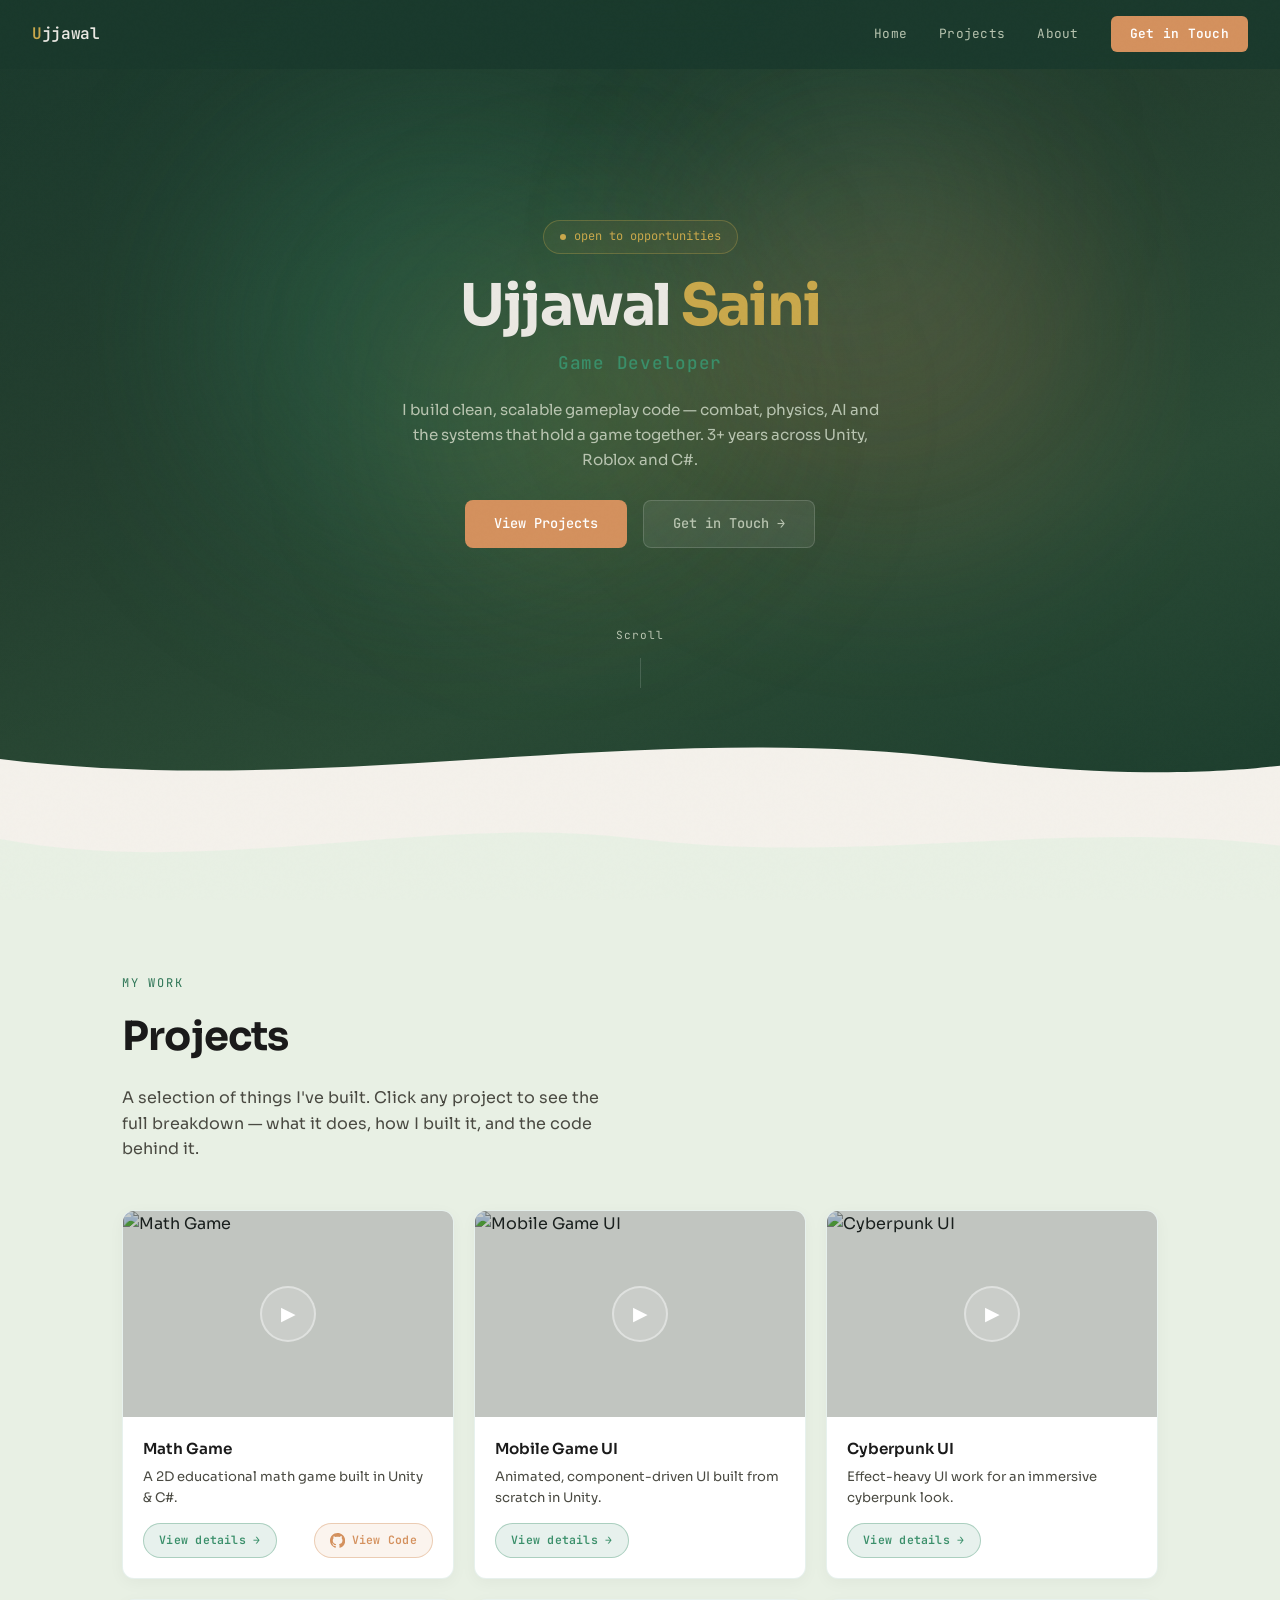
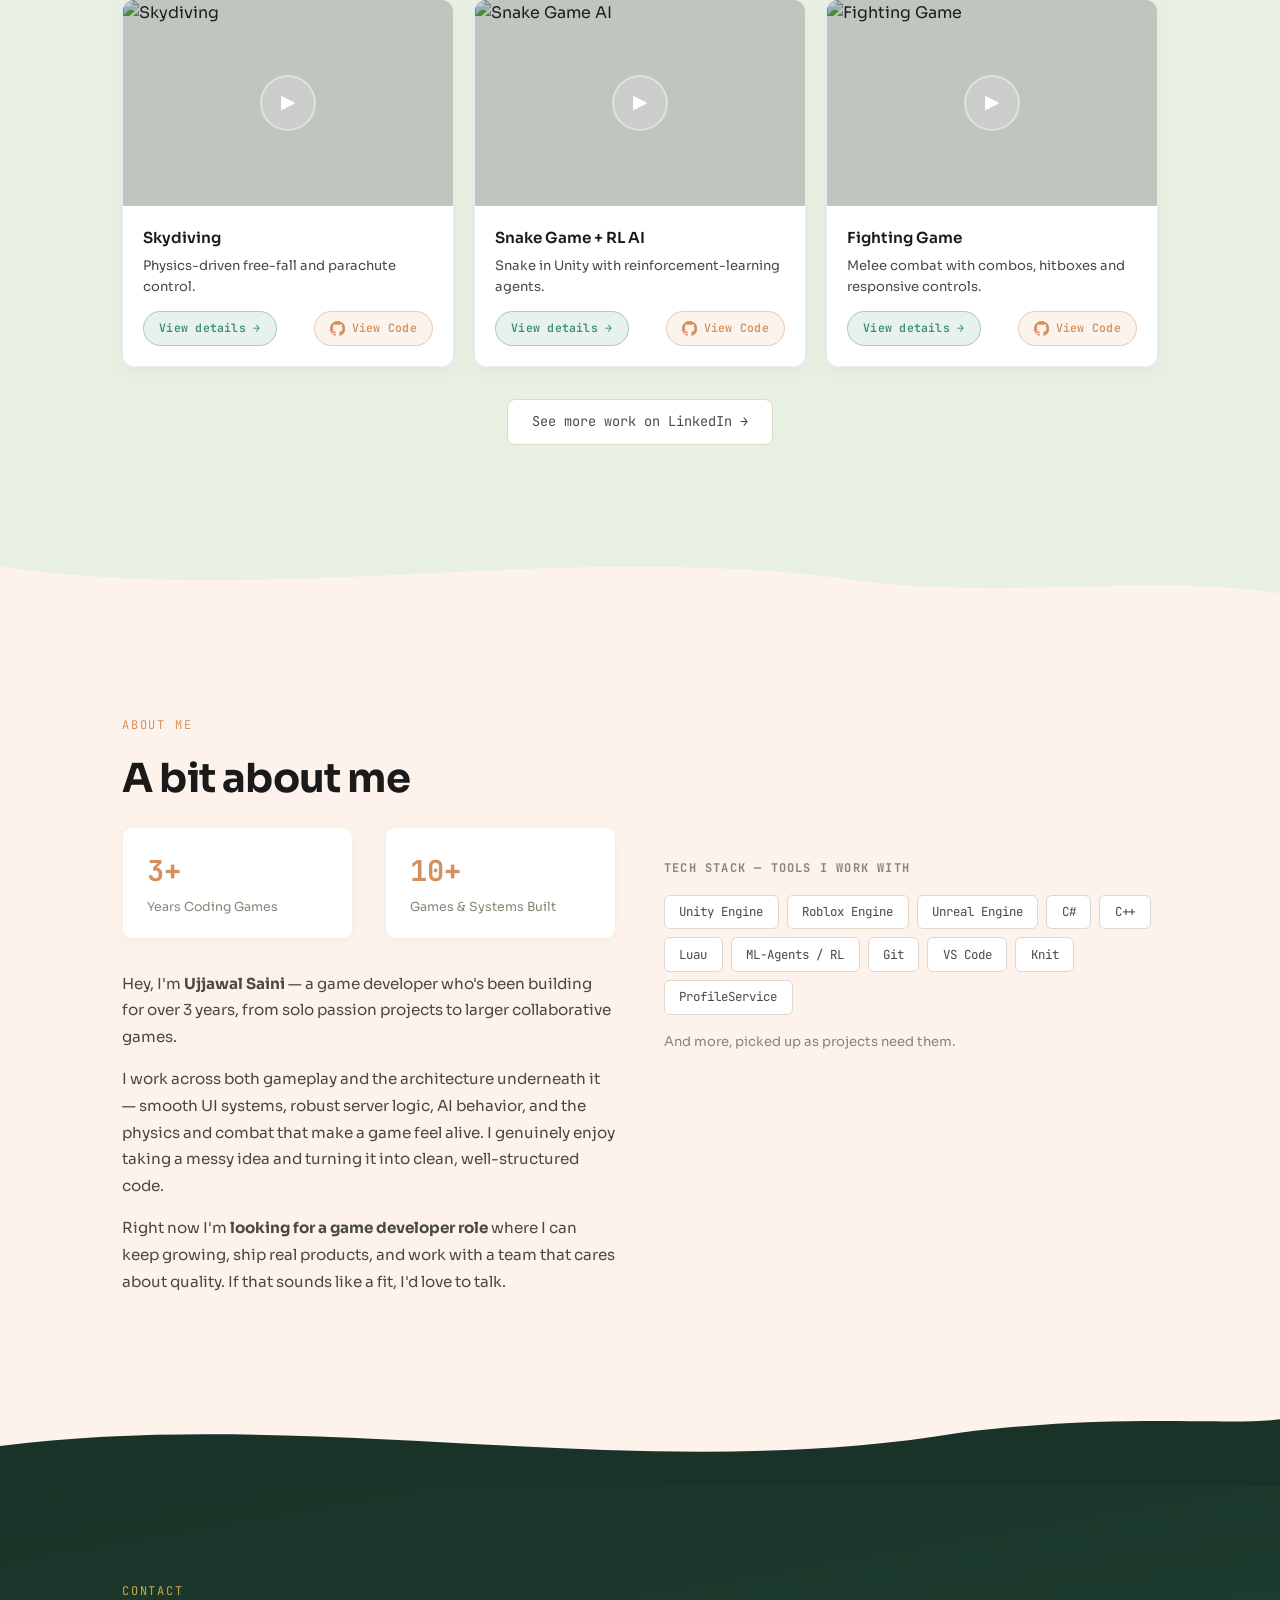
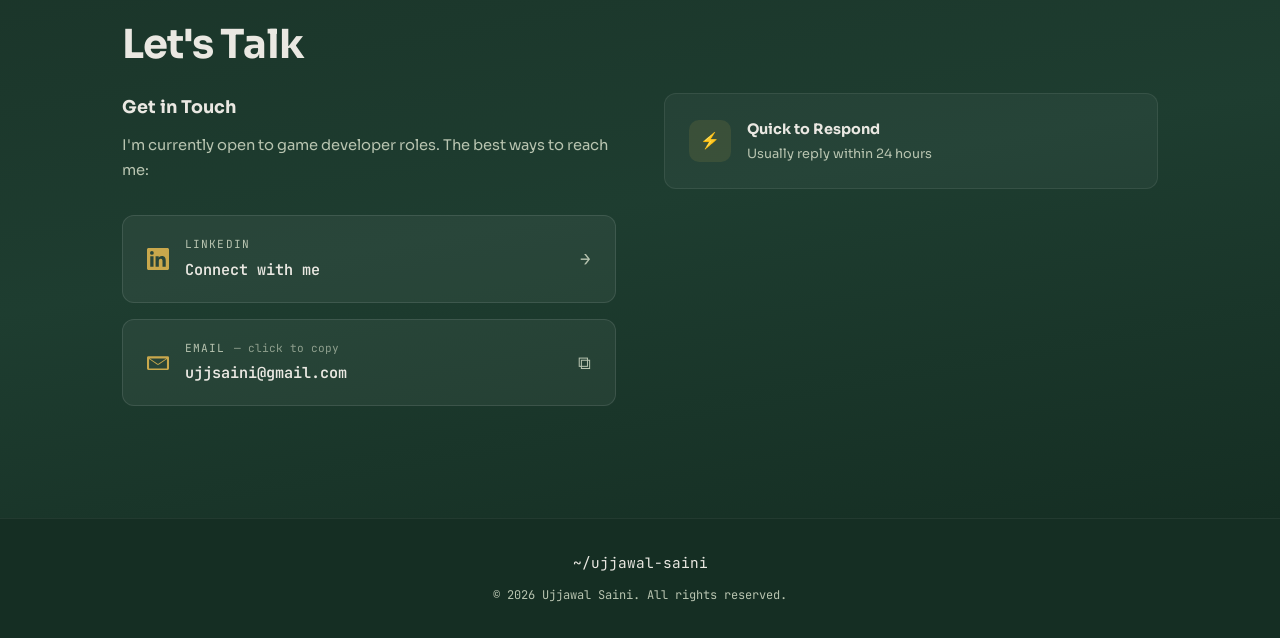
==== commit f6084604: "Update" ====
--- a/index.html
+++ b/index.html
@@ -43,7 +43,7 @@
     </div>
     <h1>Ujjawal <span class="accent">Saini</span></h1>
     <div class="hero-role">Game Developer</div>
-    <p>I build clean, scalable gameplay code — combat, physics, AI and the systems that hold a game together. 4+ years across Unity, Roblox and C#.</p>
+    <p>I build clean, scalable gameplay code — combat, physics, AI and the systems that hold a game together. 3+ years across Unity, Roblox and C#.</p>
     <div class="hero-btns">
       <a href="#projects" class="btn btn-primary">View Projects</a>
       <a href="#contact" class="btn btn-secondary">Get in Touch →</a>
@@ -81,7 +81,9 @@
         <div class="project-info">
           <h3>Math Game</h3>
           <p>A 2D educational math game built in Unity & C#.</p>
-          <span class="project-hint">View details →</span>
+          <div class="project-actions">
+            <span class="project-hint">View details →</span>
+          </div>
         </div>
       </div>
       <div class="project-card reveal" data-id="_XRBRZ4g_vA">
@@ -92,7 +94,9 @@
         <div class="project-info">
           <h3>Mobile Game UI</h3>
           <p>Animated, component-driven UI built from scratch in Unity.</p>
-          <span class="project-hint">View details →</span>
+          <div class="project-actions">
+            <span class="project-hint">View details →</span>
+          </div>
         </div>
       </div>
       <div class="project-card reveal" data-id="kUziMj68Og0">
@@ -103,7 +107,9 @@
         <div class="project-info">
           <h3>Cyberpunk UI</h3>
           <p>Effect-heavy UI work for an immersive cyberpunk look.</p>
-          <span class="project-hint">View details →</span>
+          <div class="project-actions">
+            <span class="project-hint">View details →</span>
+          </div>
         </div>
       </div>
       <div class="project-card reveal" data-id="2lh-PS8I5L4">
@@ -114,7 +120,9 @@
         <div class="project-info">
           <h3>Skydiving</h3>
           <p>Physics-driven free-fall and parachute control.</p>
-          <span class="project-hint">View details →</span>
+          <div class="project-actions">
+            <span class="project-hint">View details →</span>
+          </div>
         </div>
       </div>
       <div class="project-card reveal" data-id="01Fkofs51dQ">
@@ -125,7 +133,9 @@
         <div class="project-info">
           <h3>Snake Game + RL AI</h3>
           <p>Snake in Unity with reinforcement-learning agents.</p>
-          <span class="project-hint">View details →</span>
+          <div class="project-actions">
+            <span class="project-hint">View details →</span>
+          </div>
         </div>
       </div>
       <div class="project-card reveal" data-id="8fWLdfKFmJY">
@@ -136,7 +146,9 @@
         <div class="project-info">
           <h3>Fighting Game</h3>
           <p>Melee combat with combos, hitboxes and responsive controls.</p>
-          <span class="project-hint">View details →</span>
+          <div class="project-actions">
+            <span class="project-hint">View details →</span>
+          </div>
         </div>
       </div>
     </div>
@@ -166,7 +178,7 @@
 
     <div class="portfolio-more reveal">
       <!-- TODO: replace href with your real LinkedIn profile URL -->
-      <a href="https://www.linkedin.com/in/your-profile/" target="_blank" rel="noopener">See more work on LinkedIn →</a>
+      <a href="https://www.linkedin.com/in/ujjawal-saini-571310262/" target="_blank" rel="noopener">See more work on LinkedIn →</a>
     </div>
   </section>
   <!-- Wave divider: projects → about -->
@@ -188,16 +200,16 @@
       <div class="reveal">
         <div class="about-stats">
           <div class="stat">
-            <div class="stat-value" data-count="4">0+</div>
+            <div class="stat-value" data-count="3">0+</div>
             <div class="stat-label">Years Coding Games</div>
           </div>
           <div class="stat">
-            <div class="stat-value" data-count="5">0+</div>
+            <div class="stat-value" data-count="10">0+</div>
             <div class="stat-label">Games & Systems Built</div>
           </div>
         </div>
         <div class="about-text">
-          <p>Hey, I'm <strong>Ujjawal Saini</strong> — a game developer who's been building for over 4 years, from solo passion projects to larger collaborative games.</p>
+          <p>Hey, I'm <strong>Ujjawal Saini</strong> — a game developer who's been building for over 3 years, from solo passion projects to larger collaborative games.</p>
           <p>I work across both gameplay and the architecture underneath it — smooth UI systems, robust server logic, AI behavior, and the physics and combat that make a game feel alive. I genuinely enjoy taking a messy idea and turning it into clean, well-structured code.</p>
           <p>Right now I'm <strong>looking for a game developer role</strong> where I can keep growing, ship real products, and work with a team that cares about quality. If that sounds like a fit, I'd love to talk.</p>
         </div>
@@ -205,13 +217,12 @@
       <div class="tech-stack reveal">
         <h4>Tech Stack — Tools I Work With</h4>
         <div class="tech-tags">
-          <span class="tech-tag">Unity</span>
-          <span class="tech-tag">Roblox</span>
+          <span class="tech-tag">Unity Engine</span>
+          <span class="tech-tag">Roblox Engine</span>
           <span class="tech-tag">Unreal Engine</span>
           <span class="tech-tag">C#</span>
           <span class="tech-tag">C++</span>
           <span class="tech-tag">Luau</span>
-          <span class="tech-tag">TypeScript</span>
           <span class="tech-tag">ML-Agents / RL</span>
           <span class="tech-tag">Git</span>
           <span class="tech-tag">VS Code</span>
@@ -243,7 +254,7 @@
         <p>I'm currently open to game developer roles. The best ways to reach me:</p>
 
         <!-- LinkedIn — TODO: replace the href with your real LinkedIn profile URL -->
-        <a href="https://www.linkedin.com/in/your-profile/" target="_blank" rel="noopener" class="contact-link-box">
+        <a href="https://www.linkedin.com/in/ujjawal-saini-571310262/" target="_blank" rel="noopener" class="contact-link-box">
           <svg class="social-icon" viewBox="0 0 24 24" fill="currentColor" width="24" height="24"><path d="M20.447 20.452h-3.554v-5.569c0-1.328-.027-3.037-1.852-3.037-1.853 0-2.136 1.445-2.136 2.939v5.667H9.351V9h3.414v1.561h.046c.477-.9 1.637-1.85 3.37-1.85 3.601 0 4.267 2.37 4.267 5.455v6.286zM5.337 7.433a2.062 2.062 0 0 1-2.063-2.065 2.064 2.064 0 1 1 2.063 2.065zm1.782 13.019H3.555V9h3.564v11.452zM22.225 0H1.771C.792 0 0 .774 0 1.729v20.542C0 23.227.792 24 1.771 24h20.451C23.2 24 24 23.227 24 22.271V1.729C24 .774 23.2 0 22.225 0z"/></svg>
           <div>
             <div class="contact-link-label">LinkedIn</div>
@@ -257,7 +268,7 @@
           <svg class="social-icon" viewBox="0 0 24 24" fill="currentColor" width="24" height="24"><path d="M1.5 4.5h21A1.5 1.5 0 0 1 24 6v12a1.5 1.5 0 0 1-1.5 1.5h-21A1.5 1.5 0 0 1 0 18V6a1.5 1.5 0 0 1 1.5-1.5zm10.5 8.69 9-6.19H3l9 6.19zM2.25 7.6V18h19.5V7.6l-9.06 6.23a1.5 1.5 0 0 1-1.38 0L2.25 7.6z"/></svg>
           <div>
             <div class="contact-link-label">Email <span class="contact-copy-hint">— click to copy</span></div>
-            <div class="contact-link-handle">sainiujjawal4239@gmail.com</div>
+            <div class="contact-link-handle">ujjsaini@gmail.com</div>
           </div>
           <span class="contact-link-arrow">⧉</span>
         </div>
--- a/style.css
+++ b/style.css
@@ -674,9 +674,40 @@
 .project-info h3 { font-size: 0.95rem; font-weight: 600; margin-bottom: 0.3rem; }
 .project-info p { font-size: 0.82rem; color: var(--text-secondary); }
 
+.project-actions {
+  display: flex; align-items: center; justify-content: space-between;
+  gap: 0.6rem; margin-top: 0.9rem;
+}
+
+.project-code-link {
+  display: inline-flex; align-items: center; gap: 0.4rem;
+  padding: 0.45rem 0.95rem;
+  font-family: var(--font-mono); font-size: 0.72rem; font-weight: 600;
+  letter-spacing: 0.02em; text-decoration: none;
+  color: var(--accent-warm);
+  background: rgba(212, 145, 94, 0.1);
+  border: 1px solid rgba(212, 145, 94, 0.4);
+  border-radius: 999px;
+  transition: all 0.3s;
+}
+.project-code-link .code-icon {
+  width: 0.95rem; height: 0.95rem;
+  flex-shrink: 0;
+  transition: transform 0.3s;
+}
+.project-code-link:hover {
+  background: var(--accent-warm);
+  border-color: var(--accent-warm);
+  color: #fff;
+  box-shadow: 0 6px 18px rgba(212, 145, 94, 0.3);
+  transform: translateY(-1px);
+}
+.project-code-link:hover .code-icon {
+  transform: rotate(-8deg) scale(1.1);
+}
+
 .project-hint {
   display: inline-flex; align-items: center; gap: 0.4rem;
-  margin-top: 0.9rem;
   padding: 0.45rem 0.95rem;
   font-family: var(--font-mono); font-size: 0.72rem; font-weight: 600;
   color: var(--accent); letter-spacing: 0.02em;
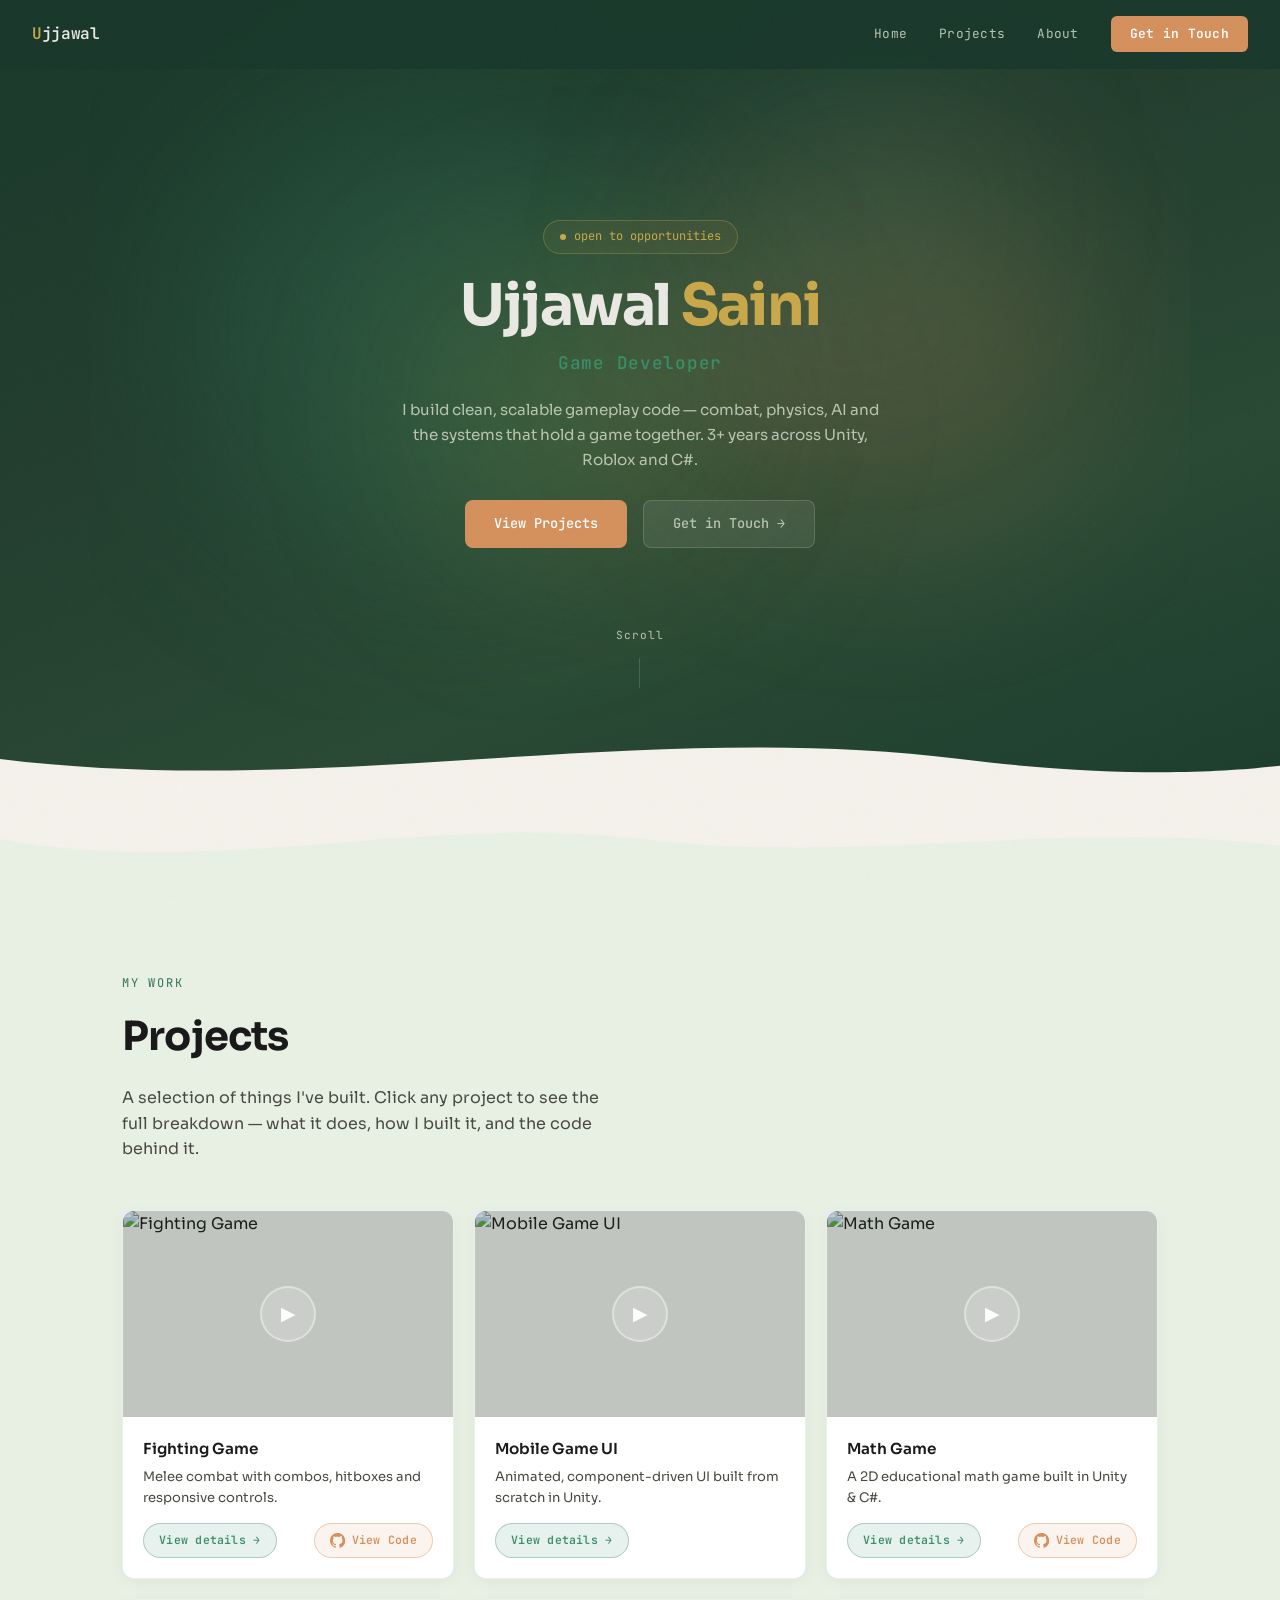
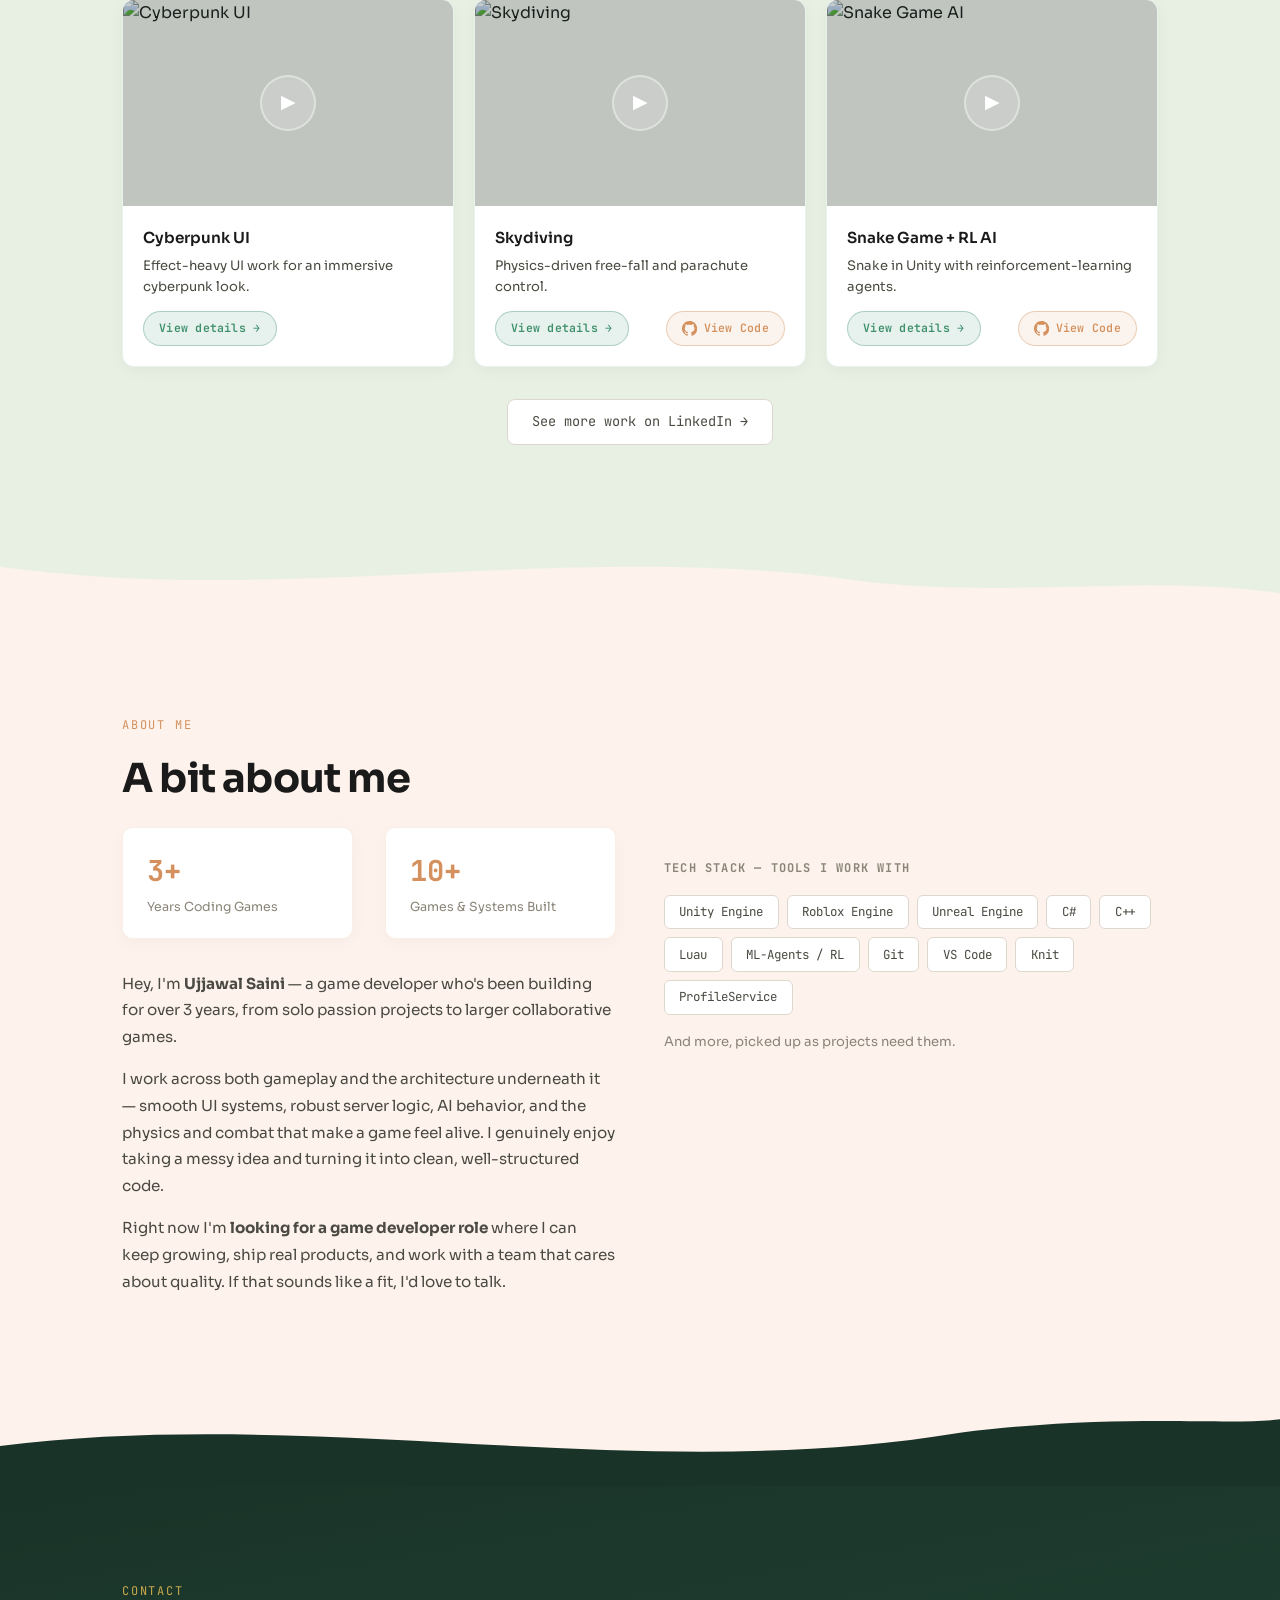
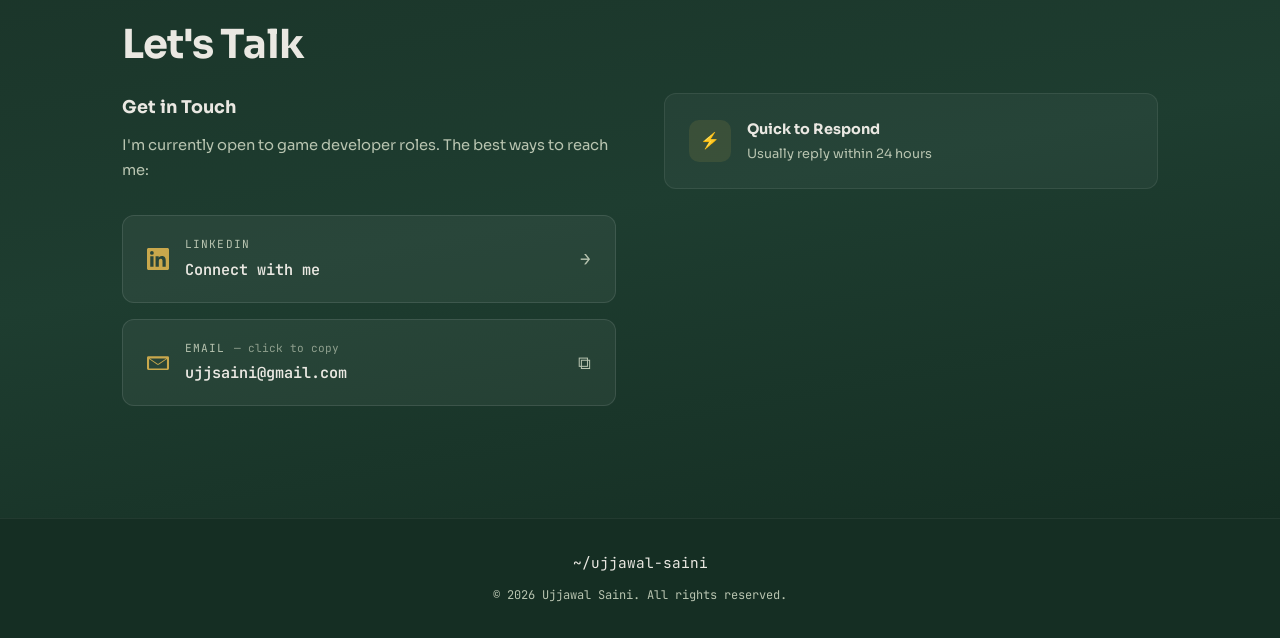
==== commit 572807bd: "update" ====
--- a/index.html
+++ b/index.html
@@ -73,6 +73,32 @@
       <p class="section-desc">A selection of things I've built. Click any project to see the full breakdown — what it does, how I built it, and the code behind it.</p>
     </div>
     <div class="portfolio-grid">
+      <div class="project-card reveal" data-id="8fWLdfKFmJY">
+        <div class="project-thumb">
+          <img src="https://img.youtube.com/vi/8fWLdfKFmJY/maxresdefault.jpg" alt="Fighting Game" loading="lazy">
+          <div class="project-play">▶</div>
+        </div>
+        <div class="project-info">
+          <h3>Fighting Game</h3>
+          <p>Melee combat with combos, hitboxes and responsive controls.</p>
+          <div class="project-actions">
+            <span class="project-hint">View details →</span>
+          </div>
+        </div>
+      </div>
+      <div class="project-card reveal" data-id="_XRBRZ4g_vA">
+        <div class="project-thumb">
+          <img src="https://img.youtube.com/vi/_XRBRZ4g_vA/maxresdefault.jpg" alt="Mobile Game UI" loading="lazy">
+          <div class="project-play">▶</div>
+        </div>
+        <div class="project-info">
+          <h3>Mobile Game UI</h3>
+          <p>Animated, component-driven UI built from scratch in Unity.</p>
+          <div class="project-actions">
+            <span class="project-hint">View details →</span>
+          </div>
+        </div>
+      </div>
       <div class="project-card reveal" data-id="FfcwRnzSwo4">
         <div class="project-thumb">
           <img src="https://img.youtube.com/vi/FfcwRnzSwo4/maxresdefault.jpg" alt="Math Game" loading="lazy">
@@ -86,19 +112,6 @@
           </div>
         </div>
       </div>
-      <div class="project-card reveal" data-id="_XRBRZ4g_vA">
-        <div class="project-thumb">
-          <img src="https://img.youtube.com/vi/_XRBRZ4g_vA/maxresdefault.jpg" alt="Mobile Game UI" loading="lazy">
-          <div class="project-play">▶</div>
-        </div>
-        <div class="project-info">
-          <h3>Mobile Game UI</h3>
-          <p>Animated, component-driven UI built from scratch in Unity.</p>
-          <div class="project-actions">
-            <span class="project-hint">View details →</span>
-          </div>
-        </div>
-      </div>
       <div class="project-card reveal" data-id="kUziMj68Og0">
         <div class="project-thumb">
           <img src="https://img.youtube.com/vi/kUziMj68Og0/maxresdefault.jpg" alt="Cyberpunk UI" loading="lazy">
@@ -133,19 +146,6 @@
         <div class="project-info">
           <h3>Snake Game + RL AI</h3>
           <p>Snake in Unity with reinforcement-learning agents.</p>
-          <div class="project-actions">
-            <span class="project-hint">View details →</span>
-          </div>
-        </div>
-      </div>
-      <div class="project-card reveal" data-id="8fWLdfKFmJY">
-        <div class="project-thumb">
-          <img src="https://img.youtube.com/vi/8fWLdfKFmJY/maxresdefault.jpg" alt="Fighting Game" loading="lazy">
-          <div class="project-play">▶</div>
-        </div>
-        <div class="project-info">
-          <h3>Fighting Game</h3>
-          <p>Melee combat with combos, hitboxes and responsive controls.</p>
           <div class="project-actions">
             <span class="project-hint">View details →</span>
           </div>
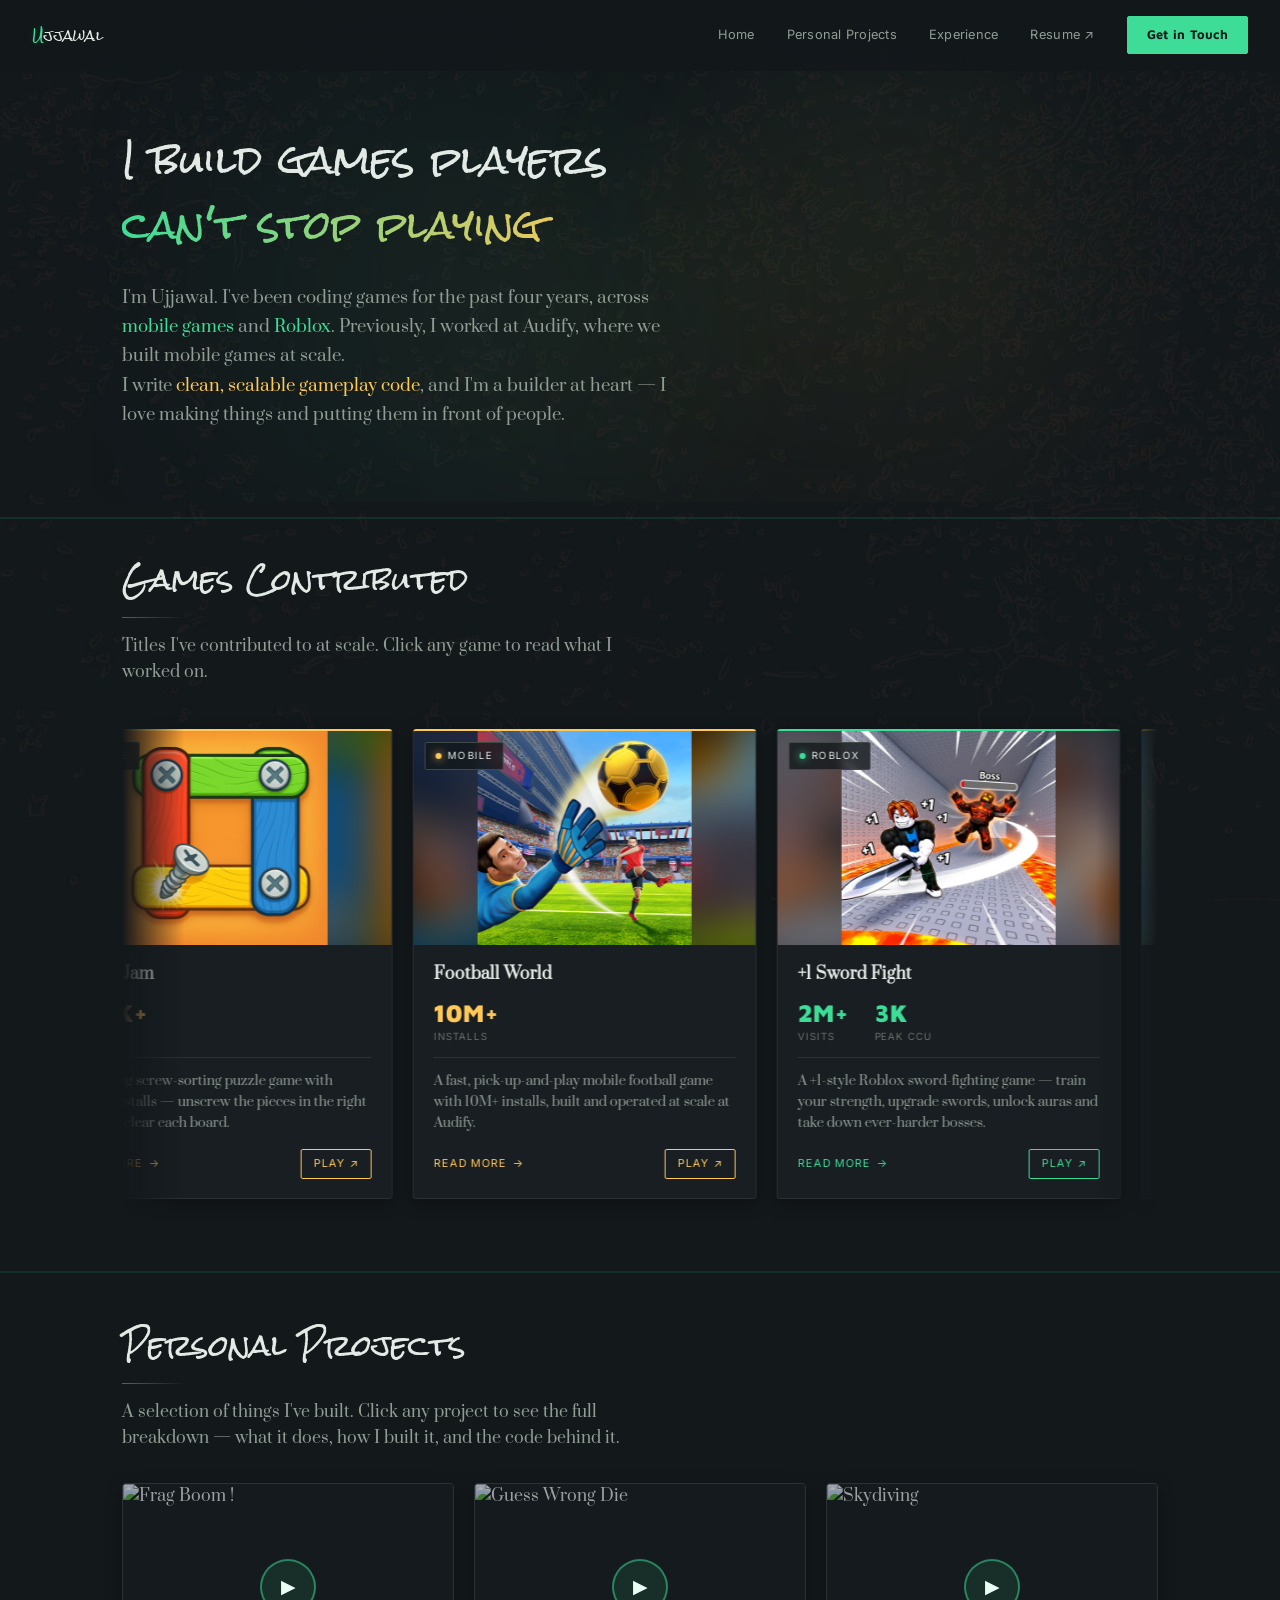
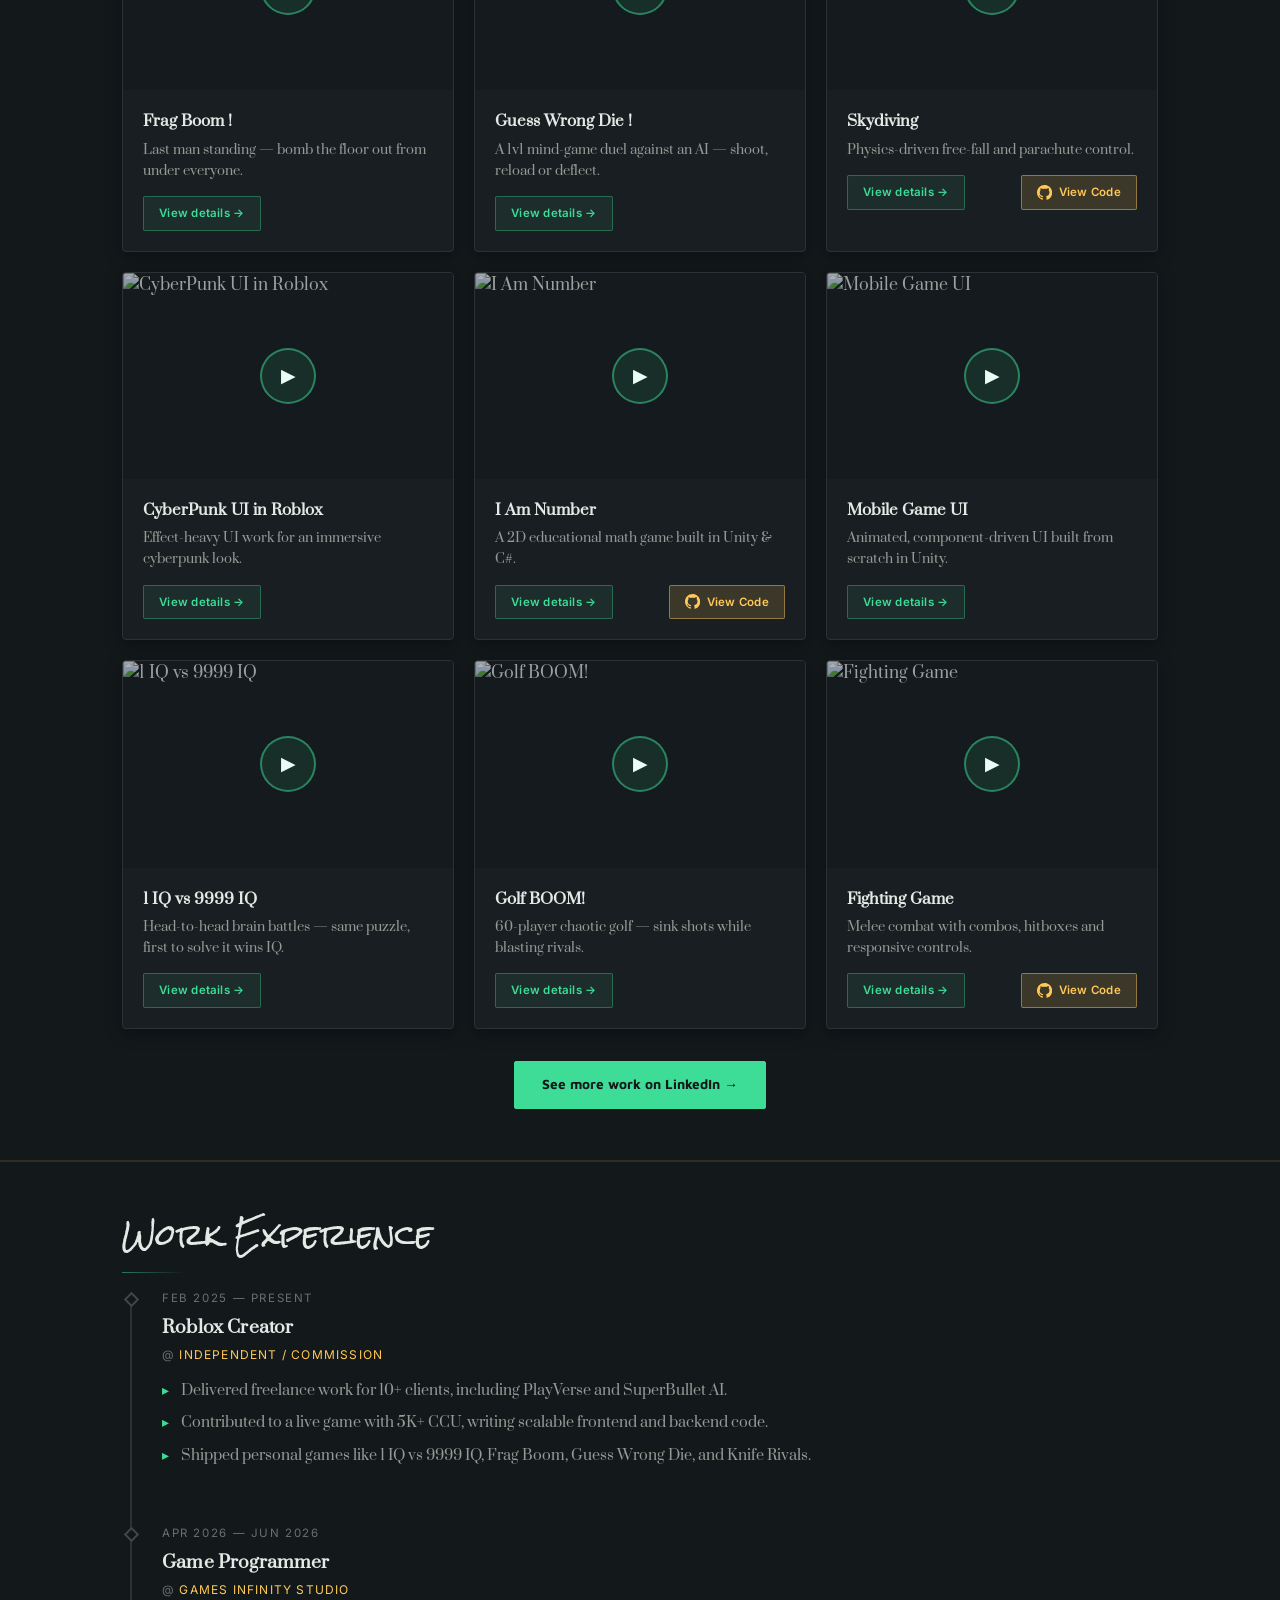
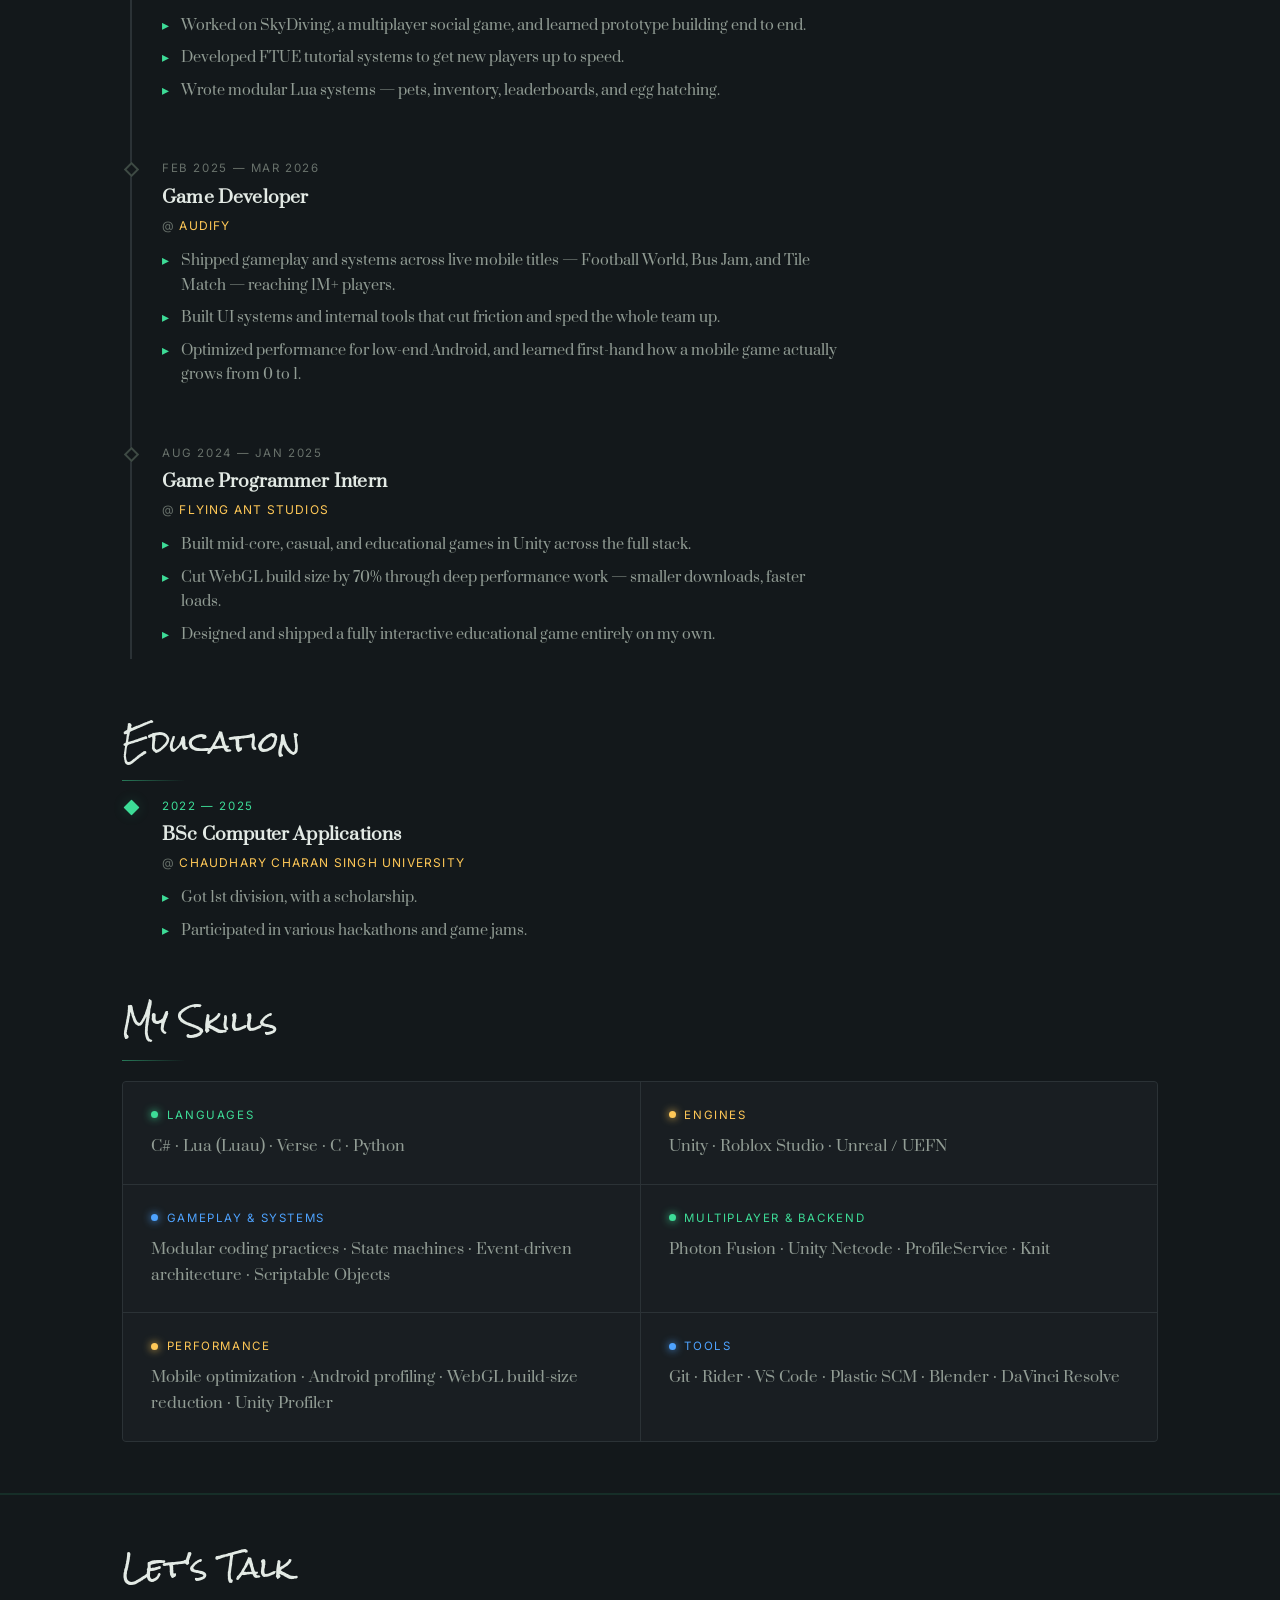
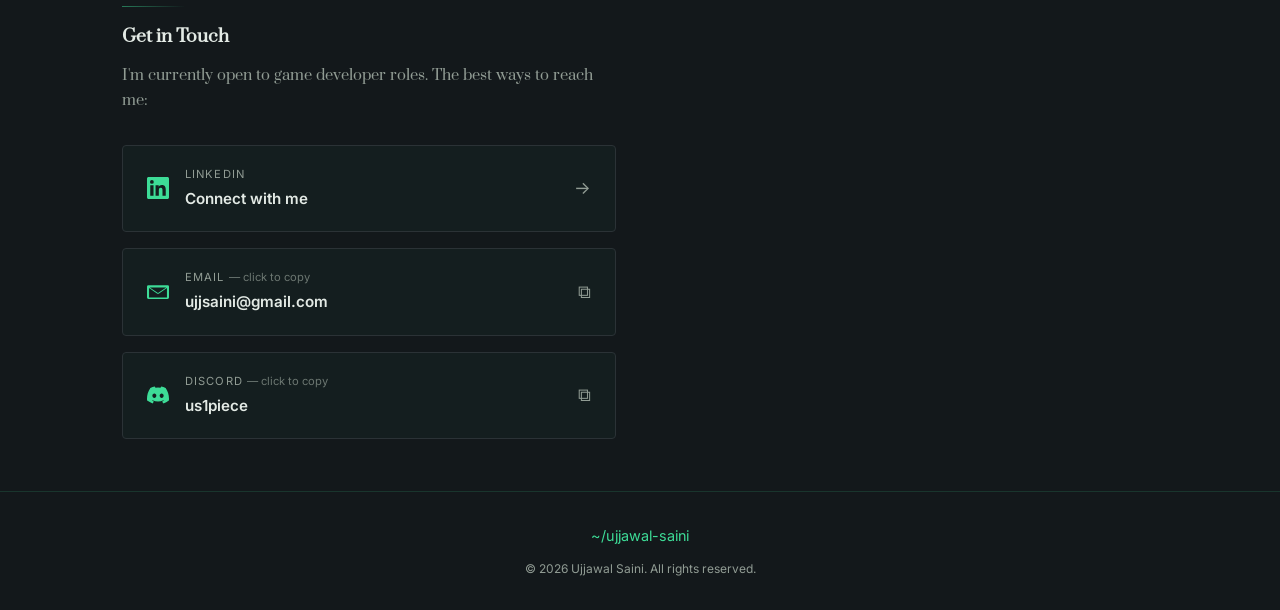
==== commit 299449fc: "update" ====
--- a/index.html
+++ b/index.html
@@ -4,10 +4,10 @@
   <meta charset="UTF-8">
   <meta name="viewport" content="width=device-width, initial-scale=1.0">
   <title>Ujjawal Saini | Game Developer</title>
-  <meta name="description" content="Ujjawal Saini — Game Developer building gameplay systems, physics, AI and UI across Unity, Roblox and C#. Open to opportunities.">
+  <meta name="description" content="Ujjawal Saini — Game Developer building gameplay systems, physics, AI and UI across Unity, Roblox and C#. I love programming.">
 
   <!-- Google Fonts -->
-  <link href="https://fonts.googleapis.com/css2?family=JetBrains+Mono:wght@300;400;500;600;700&family=Sora:wght@300;400;500;600;700&display=swap" rel="stylesheet">
+  <link href="https://fonts.googleapis.com/css2?family=Rock+Salt&family=Prata&family=Maven+Pro:wght@500;700;900&family=Inter:wght@300;400;600&display=swap" rel="stylesheet">
 
   <!-- Stylesheet -->
   <link rel="stylesheet" href="style.css">
@@ -19,8 +19,9 @@
   <a href="#home" class="nav-logo"><span>U</span>jjawal</a>
   <div class="nav-links" id="navLinks">
     <a href="#home">Home</a>
-    <a href="#projects">Projects</a>
-    <a href="#about">About</a>
+    <a href="#projects">Personal Projects</a>
+    <a href="#experience">Experience</a>
+    <a href="MyResume.pdf" target="_blank" rel="noopener">Resume ↗</a>
     <a href="#contact" class="nav-cta">Get in Touch</a>
   </div>
   <div class="nav-hamburger" id="hamburger" onclick="toggleNav()">
@@ -37,42 +38,149 @@
       <div class="blob blob-3"></div>
       <div class="blob blob-4"></div>
     </div>
-    <div class="hero-status">
-      <div class="dot"></div>
-      open to opportunities
-    </div>
-    <h1>Ujjawal <span class="accent">Saini</span></h1>
-    <div class="hero-role">Game Developer</div>
-    <p>I build clean, scalable gameplay code — combat, physics, AI and the systems that hold a game together. 3+ years across Unity, Roblox and C#.</p>
-    <div class="hero-btns">
-      <a href="#projects" class="btn btn-primary">View Projects</a>
-      <a href="#contact" class="btn btn-secondary">Get in Touch →</a>
-    </div>
-    <div class="scroll-indicator">Scroll</div>
+    <h1><span class="h1-line">I build games players</span><span class="h1-line hero-name-grad">can't stop playing !</span></h1>
+    <p class="hero-quote">I'm Ujjawal. I've been coding games for the past four years, across <span class="hl-cyan">mobile games</span> and <span class="hl-cyan">Roblox</span>. Previously, I worked at Audify, where we built mobile games at scale.<br>I write <span class="hl-violet">clean, scalable gameplay code</span>, and I'm a builder at heart — I love making things and putting them in front of people.</p>
   </section>
-  <!-- Wave divider: hero → expertise -->
+  <!-- Tech divider: hero → projects -->
   <div class="wave-divider">
     <svg viewBox="0 0 1440 120" preserveAspectRatio="none">
-      <path d="M0,60 C360,120 720,0 1080,60 C1260,90 1380,80 1440,70 L1440,120 L0,120 Z" fill="var(--bg-primary)"/>
+      <path d="M0,64 L1440,64" fill="none" stroke="var(--accent)" stroke-width="2" opacity="0.45"/>
+    </svg>
+  </div>
+</div>
+
+<!-- ═══ GAMES CONTRIBUTED ═══ -->
+<div class="section-wrap section-games">
+  <section id="games">
+    <div class="reveal">
+      <h2 class="section-title">Games Contributed</h2>
+      <p class="section-desc">Titles I've contributed to at scale. Click any game to read what I worked on.</p>
+    </div>
+    <!-- Cards are rendered by script.js from the GAMES list -->
+    <div class="games-marquee reveal" id="gamesMarquee">
+      <div class="games-track" id="gamesTrack"></div>
+    </div>
+  </section>
+  <!-- Tech divider: games → projects -->
+  <div class="wave-divider">
+    <svg viewBox="0 0 1440 120" preserveAspectRatio="none">
+      <path d="M0,64 L1440,64" fill="none" stroke="var(--accent)" stroke-width="2" opacity="0.45"/>
     </svg>
   </div>
 </div>
 
 <!-- ═══ PROJECTS ═══ -->
 <div class="section-wrap section-green">
-  <!-- Wave divider: expertise → projects -->
-  <div class="wave-divider wave-top">
-    <svg viewBox="0 0 1440 120" preserveAspectRatio="none">
-      <path d="M0,0 L0,60 C240,120 480,20 720,60 C960,100 1200,30 1440,70 L1440,0 Z" fill="var(--bg-primary)"/>
-    </svg>
-  </div>
   <section id="projects">
     <div class="reveal">
-      <div class="section-label">My Work</div>
-      <h2 class="section-title">Projects</h2>
+      <h2 class="section-title">Personal Projects</h2>
       <p class="section-desc">A selection of things I've built. Click any project to see the full breakdown — what it does, how I built it, and the code behind it.</p>
     </div>
     <div class="portfolio-grid">
+      <div class="project-card reveal" data-id="LBIvO2eZOKY">
+        <div class="project-thumb">
+          <img src="https://img.youtube.com/vi/LBIvO2eZOKY/maxresdefault.jpg" alt="Frag Boom !" loading="lazy">
+          <div class="project-play">▶</div>
+        </div>
+        <div class="project-info">
+          <h3>Frag Boom !</h3>
+          <p>Last man standing — bomb the floor out from under everyone.</p>
+          <div class="project-actions">
+            <span class="project-hint">View details →</span>
+          </div>
+        </div>
+      </div>
+      <div class="project-card reveal" data-id="3_BvsgZOhW4">
+        <div class="project-thumb">
+          <img src="https://img.youtube.com/vi/3_BvsgZOhW4/maxresdefault.jpg" alt="Guess Wrong Die" loading="lazy">
+          <div class="project-play">▶</div>
+        </div>
+        <div class="project-info">
+          <h3>Guess Wrong Die !</h3>
+          <p>A 1v1 mind-game duel against an AI — shoot, reload or deflect.</p>
+          <div class="project-actions">
+            <span class="project-hint">View details →</span>
+          </div>
+        </div>
+      </div>
+      <div class="project-card reveal" data-id="2lh-PS8I5L4">
+        <div class="project-thumb">
+          <img src="https://img.youtube.com/vi/2lh-PS8I5L4/maxresdefault.jpg" alt="Skydiving" loading="lazy">
+          <div class="project-play">▶</div>
+        </div>
+        <div class="project-info">
+          <h3>Skydiving</h3>
+          <p>Physics-driven free-fall and parachute control.</p>
+          <div class="project-actions">
+            <span class="project-hint">View details →</span>
+          </div>
+        </div>
+      </div>
+      <div class="project-card reveal" data-id="kUziMj68Og0">
+        <div class="project-thumb">
+          <img src="https://img.youtube.com/vi/kUziMj68Og0/maxresdefault.jpg" alt="CyberPunk UI in Roblox" loading="lazy">
+          <div class="project-play">▶</div>
+        </div>
+        <div class="project-info">
+          <h3>CyberPunk UI in Roblox</h3>
+          <p>Effect-heavy UI work for an immersive cyberpunk look.</p>
+          <div class="project-actions">
+            <span class="project-hint">View details →</span>
+          </div>
+        </div>
+      </div>
+      <div class="project-card reveal" data-id="FfcwRnzSwo4">
+        <div class="project-thumb">
+          <img src="https://img.youtube.com/vi/FfcwRnzSwo4/maxresdefault.jpg" alt="I Am Number" loading="lazy">
+          <div class="project-play">▶</div>
+        </div>
+        <div class="project-info">
+          <h3>I Am Number</h3>
+          <p>A 2D educational math game built in Unity & C#.</p>
+          <div class="project-actions">
+            <span class="project-hint">View details →</span>
+          </div>
+        </div>
+      </div>
+      <div class="project-card reveal" data-id="_XRBRZ4g_vA">
+        <div class="project-thumb">
+          <img src="https://img.youtube.com/vi/_XRBRZ4g_vA/maxresdefault.jpg" alt="Mobile Game UI" loading="lazy">
+          <div class="project-play">▶</div>
+        </div>
+        <div class="project-info">
+          <h3>Mobile Game UI</h3>
+          <p>Animated, component-driven UI built from scratch in Unity.</p>
+          <div class="project-actions">
+            <span class="project-hint">View details →</span>
+          </div>
+        </div>
+      </div>
+      <div class="project-card reveal" data-id="gh4Y8P1VXSk">
+        <div class="project-thumb">
+          <img src="https://img.youtube.com/vi/gh4Y8P1VXSk/maxresdefault.jpg" alt="1 IQ vs 9999 IQ" loading="lazy">
+          <div class="project-play">▶</div>
+        </div>
+        <div class="project-info">
+          <h3>1 IQ vs 9999 IQ</h3>
+          <p>Head-to-head brain battles — same puzzle, first to solve it wins IQ.</p>
+          <div class="project-actions">
+            <span class="project-hint">View details →</span>
+          </div>
+        </div>
+      </div>
+      <div class="project-card reveal" data-id="QuEuLtu-Yf0">
+        <div class="project-thumb">
+          <img src="https://img.youtube.com/vi/QuEuLtu-Yf0/maxresdefault.jpg" alt="Golf BOOM!" loading="lazy">
+          <div class="project-play">▶</div>
+        </div>
+        <div class="project-info">
+          <h3>Golf BOOM!</h3>
+          <p>60-player chaotic golf — sink shots while blasting rivals.</p>
+          <div class="project-actions">
+            <span class="project-hint">View details →</span>
+          </div>
+        </div>
+      </div>
       <div class="project-card reveal" data-id="8fWLdfKFmJY">
         <div class="project-thumb">
           <img src="https://img.youtube.com/vi/8fWLdfKFmJY/maxresdefault.jpg" alt="Fighting Game" loading="lazy">
@@ -81,71 +189,6 @@
         <div class="project-info">
           <h3>Fighting Game</h3>
           <p>Melee combat with combos, hitboxes and responsive controls.</p>
-          <div class="project-actions">
-            <span class="project-hint">View details →</span>
-          </div>
-        </div>
-      </div>
-      <div class="project-card reveal" data-id="_XRBRZ4g_vA">
-        <div class="project-thumb">
-          <img src="https://img.youtube.com/vi/_XRBRZ4g_vA/maxresdefault.jpg" alt="Mobile Game UI" loading="lazy">
-          <div class="project-play">▶</div>
-        </div>
-        <div class="project-info">
-          <h3>Mobile Game UI</h3>
-          <p>Animated, component-driven UI built from scratch in Unity.</p>
-          <div class="project-actions">
-            <span class="project-hint">View details →</span>
-          </div>
-        </div>
-      </div>
-      <div class="project-card reveal" data-id="FfcwRnzSwo4">
-        <div class="project-thumb">
-          <img src="https://img.youtube.com/vi/FfcwRnzSwo4/maxresdefault.jpg" alt="Math Game" loading="lazy">
-          <div class="project-play">▶</div>
-        </div>
-        <div class="project-info">
-          <h3>Math Game</h3>
-          <p>A 2D educational math game built in Unity & C#.</p>
-          <div class="project-actions">
-            <span class="project-hint">View details →</span>
-          </div>
-        </div>
-      </div>
-      <div class="project-card reveal" data-id="kUziMj68Og0">
-        <div class="project-thumb">
-          <img src="https://img.youtube.com/vi/kUziMj68Og0/maxresdefault.jpg" alt="Cyberpunk UI" loading="lazy">
-          <div class="project-play">▶</div>
-        </div>
-        <div class="project-info">
-          <h3>Cyberpunk UI</h3>
-          <p>Effect-heavy UI work for an immersive cyberpunk look.</p>
-          <div class="project-actions">
-            <span class="project-hint">View details →</span>
-          </div>
-        </div>
-      </div>
-      <div class="project-card reveal" data-id="2lh-PS8I5L4">
-        <div class="project-thumb">
-          <img src="https://img.youtube.com/vi/2lh-PS8I5L4/maxresdefault.jpg" alt="Skydiving" loading="lazy">
-          <div class="project-play">▶</div>
-        </div>
-        <div class="project-info">
-          <h3>Skydiving</h3>
-          <p>Physics-driven free-fall and parachute control.</p>
-          <div class="project-actions">
-            <span class="project-hint">View details →</span>
-          </div>
-        </div>
-      </div>
-      <div class="project-card reveal" data-id="01Fkofs51dQ">
-        <div class="project-thumb">
-          <img src="https://img.youtube.com/vi/01Fkofs51dQ/maxresdefault.jpg" alt="Snake Game AI" loading="lazy">
-          <div class="project-play">▶</div>
-        </div>
-        <div class="project-info">
-          <h3>Snake Game + RL AI</h3>
-          <p>Snake in Unity with reinforcement-learning agents.</p>
           <div class="project-actions">
             <span class="project-hint">View details →</span>
           </div>
@@ -181,62 +224,128 @@
       <a href="https://www.linkedin.com/in/ujjawal-saini-571310262/" target="_blank" rel="noopener">See more work on LinkedIn →</a>
     </div>
   </section>
-  <!-- Wave divider: projects → about -->
+  <!-- Tech divider: projects → about -->
   <div class="wave-divider">
     <svg viewBox="0 0 1440 120" preserveAspectRatio="none">
-      <path d="M0,40 C320,100 640,0 960,60 C1120,90 1300,50 1440,80 L1440,120 L0,120 Z" fill="var(--bg-warm)"/>
+      <path d="M0,64 L1440,64" fill="none" stroke="var(--accent-warm)" stroke-width="2" opacity="0.5"/>
     </svg>
   </div>
 </div>
 
-<!-- ═══ ABOUT ═══ -->
+<!-- ═══ EXPERIENCE ═══ -->
 <div class="section-wrap section-warm">
-  <section id="about">
+  <section id="experience">
     <div class="reveal">
-      <div class="section-label">About Me</div>
-      <h2 class="section-title">A bit about me</h2>
-    </div>
-    <div class="about-content">
-      <div class="reveal">
-        <div class="about-stats">
-          <div class="stat">
-            <div class="stat-value" data-count="3">0+</div>
-            <div class="stat-label">Years Coding Games</div>
-          </div>
-          <div class="stat">
-            <div class="stat-value" data-count="10">0+</div>
-            <div class="stat-label">Games & Systems Built</div>
-          </div>
-        </div>
-        <div class="about-text">
-          <p>Hey, I'm <strong>Ujjawal Saini</strong> — a game developer who's been building for over 3 years, from solo passion projects to larger collaborative games.</p>
-          <p>I work across both gameplay and the architecture underneath it — smooth UI systems, robust server logic, AI behavior, and the physics and combat that make a game feel alive. I genuinely enjoy taking a messy idea and turning it into clean, well-structured code.</p>
-          <p>Right now I'm <strong>looking for a game developer role</strong> where I can keep growing, ship real products, and work with a team that cares about quality. If that sounds like a fit, I'd love to talk.</p>
-        </div>
-      </div>
-      <div class="tech-stack reveal">
-        <h4>Tech Stack — Tools I Work With</h4>
-        <div class="tech-tags">
-          <span class="tech-tag">Unity Engine</span>
-          <span class="tech-tag">Roblox Engine</span>
-          <span class="tech-tag">Unreal Engine</span>
-          <span class="tech-tag">C#</span>
-          <span class="tech-tag">C++</span>
-          <span class="tech-tag">Luau</span>
-          <span class="tech-tag">ML-Agents / RL</span>
-          <span class="tech-tag">Git</span>
-          <span class="tech-tag">VS Code</span>
-          <span class="tech-tag">Knit</span>
-          <span class="tech-tag">ProfileService</span>
-        </div>
-        <p style="font-size: 0.82rem; color: var(--text-muted); margin-top: 1rem;">And more, picked up as projects need them.</p>
+      <h2 class="section-title">Work Experience</h2>
+    </div>
+
+    <div class="timeline" id="timeline">
+      <div class="timeline-track"></div>
+      <div class="timeline-progress" id="timelineProgress"></div>
+
+      <div class="timeline-item reveal">
+        <div class="timeline-node"></div>
+        <div class="timeline-date">Feb 2025 — Present</div>
+        <h3 class="timeline-role">Roblox Creator</h3>
+        <div class="timeline-org">Independent / Commission</div>
+        <ul class="timeline-points">
+          <li>Delivered freelance work for 10+ clients, including PlayVerse and SuperBullet AI.</li>
+          <li>Contributed to a live game with 5K+ CCU, writing scalable frontend and backend code.</li>
+          <li>Shipped personal games like 1 IQ vs 9999 IQ, Frag Boom, Guess Wrong Die, and Knife Rivals.</li>
+        </ul>
+      </div>
+
+      <div class="timeline-item reveal">
+        <div class="timeline-node"></div>
+        <div class="timeline-date">Apr 2026 — Jun 2026</div>
+        <h3 class="timeline-role">Game Programmer</h3>
+        <div class="timeline-org">Games Infinity Studio</div>
+        <ul class="timeline-points">
+          <li>Worked on SkyDiving, a multiplayer social game, and learned prototype building end to end.</li>
+          <li>Developed FTUE tutorial systems to get new players up to speed.</li>
+          <li>Wrote modular Lua systems — pets, inventory, leaderboards, and egg hatching.</li>
+        </ul>
+      </div>
+
+      <div class="timeline-item reveal">
+        <div class="timeline-node"></div>
+        <div class="timeline-date">Feb 2025 — Mar 2026</div>
+        <h3 class="timeline-role">Game Developer</h3>
+        <div class="timeline-org">Audify</div>
+        <ul class="timeline-points">
+          <li>Shipped gameplay and systems across live mobile titles — Football World, Bus Jam, and Tile Match — reaching 1M+ players.</li>
+          <li>Built UI systems and internal tools that cut friction and sped the whole team up.</li>
+          <li>Optimized performance for low-end Android, and learned first-hand how a mobile game actually grows from 0 to 1.</li>
+        </ul>
+      </div>
+
+      <div class="timeline-item reveal">
+        <div class="timeline-node"></div>
+        <div class="timeline-date">Aug 2024 — Jan 2025</div>
+        <h3 class="timeline-role">Game Programmer Intern</h3>
+        <div class="timeline-org">Flying Ant Studios</div>
+        <ul class="timeline-points">
+          <li>Built mid-core, casual, and educational games in Unity across the full stack.</li>
+          <li>Cut WebGL build size by 70% through deep performance work — smaller downloads, faster loads.</li>
+          <li>Designed and shipped a fully interactive educational game entirely on my own.</li>
+        </ul>
+      </div>
+
+    </div>
+
+    <div class="reveal edu-head">
+      <h2 class="section-title">Education</h2>
+    </div>
+
+    <div class="timeline timeline-plain">
+      <div class="timeline-item reveal">
+        <div class="timeline-node"></div>
+        <div class="timeline-date">2022 — 2025</div>
+        <h3 class="timeline-role">BSc Computer Applications</h3>
+        <div class="timeline-org">Chaudhary Charan Singh University</div>
+        <ul class="timeline-points">
+          <li>Got 1st division, with a scholarship.</li>
+          <li>Participated in various hackathons and game jams.</li>
+        </ul>
+      </div>
+    </div>
+
+    <div class="toolkit reveal">
+      <div class="toolkit-head">
+        <h4>My Skills</h4>
+      </div>
+      <div class="toolkit-grid">
+        <div class="toolkit-cell">
+          <div class="toolkit-label">Languages</div>
+          <p>C# · Lua (Luau) · Verse · C · Python</p>
+        </div>
+        <div class="toolkit-cell">
+          <div class="toolkit-label">Engines</div>
+          <p>Unity · Roblox Studio · Unreal / UEFN</p>
+        </div>
+        <div class="toolkit-cell">
+          <div class="toolkit-label">Gameplay &amp; Systems</div>
+          <p>Modular coding practices · State machines · Event-driven architecture · Scriptable Objects</p>
+        </div>
+        <div class="toolkit-cell">
+          <div class="toolkit-label">Multiplayer &amp; Backend</div>
+          <p>Photon Fusion · Unity Netcode · ProfileService · Knit</p>
+        </div>
+        <div class="toolkit-cell">
+          <div class="toolkit-label">Performance</div>
+          <p>Mobile optimization · Android profiling · WebGL build-size reduction · Unity Profiler</p>
+        </div>
+        <div class="toolkit-cell">
+          <div class="toolkit-label">Tools</div>
+          <p>Git · Rider · VS Code · Plastic SCM · Blender · DaVinci Resolve</p>
+        </div>
       </div>
     </div>
   </section>
-  <!-- Wave divider: about → contact -->
+  <!-- Tech divider: about → contact -->
   <div class="wave-divider">
     <svg viewBox="0 0 1440 120" preserveAspectRatio="none">
-      <path d="M0,60 C360,0 720,120 1080,40 C1260,10 1380,30 1440,20 L1440,120 L0,120 Z" fill="var(--bg-forest)"/>
+      <path d="M0,64 L1440,64" fill="none" stroke="var(--accent)" stroke-width="2" opacity="0.45"/>
     </svg>
   </div>
 </div>
@@ -245,7 +354,6 @@
 <div class="section-wrap section-forest">
   <section id="contact">
     <div class="reveal">
-      <div class="section-label">Contact</div>
       <h2 class="section-title">Let's Talk</h2>
     </div>
     <div class="contact-content">
@@ -264,7 +372,7 @@
         </a>
 
         <!-- Email — click to copy -->
-        <div class="contact-link-box" onclick="copyEmail(this)">
+        <div class="contact-link-box" onclick="copyText(this, 'ujjsaini@gmail.com')">
           <svg class="social-icon" viewBox="0 0 24 24" fill="currentColor" width="24" height="24"><path d="M1.5 4.5h21A1.5 1.5 0 0 1 24 6v12a1.5 1.5 0 0 1-1.5 1.5h-21A1.5 1.5 0 0 1 0 18V6a1.5 1.5 0 0 1 1.5-1.5zm10.5 8.69 9-6.19H3l9 6.19zM2.25 7.6V18h19.5V7.6l-9.06 6.23a1.5 1.5 0 0 1-1.38 0L2.25 7.6z"/></svg>
           <div>
             <div class="contact-link-label">Email <span class="contact-copy-hint">— click to copy</span></div>
@@ -272,14 +380,15 @@
           </div>
           <span class="contact-link-arrow">⧉</span>
         </div>
-      </div>
-      <div class="contact-cards reveal">
-        <div class="contact-card">
-          <div class="contact-icon">⚡</div>
+
+        <!-- Discord — click to copy -->
+        <div class="contact-link-box" onclick="copyText(this, 'us1piece')">
+          <svg class="social-icon" viewBox="0 0 24 24" fill="currentColor" width="24" height="24"><path d="M20.317 4.37a19.791 19.791 0 0 0-4.885-1.515.074.074 0 0 0-.079.037c-.21.375-.444.865-.608 1.25a18.27 18.27 0 0 0-5.487 0 12.64 12.64 0 0 0-.617-1.25.077.077 0 0 0-.079-.037A19.736 19.736 0 0 0 3.677 4.37a.07.07 0 0 0-.032.027C.533 9.046-.32 13.58.099 18.058a.082.082 0 0 0 .031.056 19.9 19.9 0 0 0 5.993 3.03.078.078 0 0 0 .084-.028 14.09 14.09 0 0 0 1.226-1.994.076.076 0 0 0-.041-.106 13.107 13.107 0 0 1-1.872-.892.077.077 0 0 1-.008-.128c.126-.094.252-.192.372-.291a.074.074 0 0 1 .077-.01c3.928 1.793 8.18 1.793 12.062 0a.074.074 0 0 1 .078.01c.12.099.246.198.373.292a.077.077 0 0 1-.006.127 12.299 12.299 0 0 1-1.873.892.077.077 0 0 0-.041.107c.36.698.772 1.362 1.225 1.993a.076.076 0 0 0 .084.028 19.839 19.839 0 0 0 6.002-3.03.077.077 0 0 0 .032-.054c.5-5.177-.838-9.674-3.549-13.66a.061.061 0 0 0-.031-.03zM8.02 15.33c-1.183 0-2.157-1.085-2.157-2.419 0-1.333.956-2.419 2.157-2.419 1.21 0 2.176 1.096 2.157 2.42 0 1.333-.956 2.418-2.157 2.418zm7.975 0c-1.183 0-2.157-1.085-2.157-2.419 0-1.333.955-2.419 2.157-2.419 1.21 0 2.176 1.096 2.157 2.42 0 1.333-.946 2.418-2.157 2.418z"/></svg>
           <div>
-            <h4>Quick to Respond</h4>
-            <p>Usually reply within 24 hours</p>
-          </div>
+            <div class="contact-link-label">Discord <span class="contact-copy-hint">— click to copy</span></div>
+            <div class="contact-link-handle">us1piece</div>
+          </div>
+          <span class="contact-link-arrow">⧉</span>
         </div>
       </div>
     </div>
--- a/style.css
+++ b/style.css
@@ -1,47 +1,51 @@
 /* ═══════════════════════════════════════
-   USAIN — PORTFOLIO STYLES
-   Natural, eye-friendly aesthetic
+   UJJAWAL — PORTFOLIO STYLES
+   Dark handcrafted aesthetic — charcoal,
+   cream, Rock Salt + Prata (igottic-style)
    ═══════════════════════════════════════ */
 
 *, *::before, *::after { margin: 0; padding: 0; box-sizing: border-box; }
 
 :root {
   /* ─── Base tones ─── */
-  --bg-primary: #f4f1eb;
-  --bg-secondary: #ffffff;
-  --bg-card: #f9f7f3;
-  --bg-card-hover: #f0ece4;
-
-  /* ─── Section backgrounds ─── */
-  --bg-hero: #1b3a2d;
-  --bg-green: #e8f0e4;
-  --bg-warm: #fdf3ec;
-  --bg-forest: #1a3328;
+  --bg-primary: #13181B;
+  --bg-secondary: #191E22;
+  --bg-card: #161B1E;
+  --bg-card-hover: #1E2327;
+
+  /* ─── Section backgrounds (uniform charcoal — texture shows through) ─── */
+  --bg-hero: #13181B;
+  --bg-green: #13181B;
+  --bg-warm: #13181B;
+  --bg-forest: #13181B;
 
   /* ─── Borders ─── */
-  --border: #ddd8ce;
-  --border-hover: #c4bcae;
+  --border: #2B3236;
+  --border-hover: #3E4A44;
 
   /* ─── Text ─── */
-  --text-primary: #1a1a1a;
-  --text-secondary: #4a4a42;
-  --text-muted: #8a8578;
-  --text-on-dark: #eae8e2;
-  --text-on-dark-secondary: #b8c4b0;
-
-  /* ─── Accent colors ─── */
-  --accent: #3a8f6a;
-  --accent-dim: #2e7556;
-  --accent-glow: rgba(58, 143, 106, 0.12);
-  --accent-glow-strong: rgba(58, 143, 106, 0.22);
-  --accent-warm: #d4915e;
-  --accent-warm-glow: rgba(212, 145, 94, 0.15);
-  --accent-gold: #c9a84c;
-  --accent-gold-glow: rgba(201, 168, 76, 0.12);
+  --text-primary: #E3EAE5;
+  --text-secondary: #919C94;
+  --text-muted: #68716B;
+  --text-on-dark: #E3EAE5;
+  --text-on-dark-secondary: #919C94;
+
+  /* ─── Accent colors — emerald / gold / sky blue ─── */
+  --accent: #3DDC97;
+  --accent-dim: #2FB37C;
+  --accent-glow: rgba(61, 220, 151, 0.08);
+  --accent-glow-strong: rgba(61, 220, 151, 0.18);
+  --accent-warm: #FFC857;
+  --accent-warm-glow: rgba(255, 200, 87, 0.15);
+  --accent-gold: #4EA3FF;
+  --accent-gold-glow: rgba(78, 163, 255, 0.12);
 
   /* ─── Fonts ─── */
-  --font-mono: 'JetBrains Mono', monospace;
-  --font-sans: 'Sora', sans-serif;
+  --font-mono: 'Inter', sans-serif;
+  --font-sans: 'Prata', serif;
+  --font-display: 'Rock Salt', cursive;
+  --font-ui: 'Maven Pro', sans-serif;
+  --font-code: 'Lucida Console', 'Courier New', monospace;
 }
 
 html { scroll-behavior: smooth; }
@@ -55,57 +59,41 @@
   -webkit-font-smoothing: antialiased;
 }
 
+/* Fixed grunge-texture backdrop across the whole page */
+body::before {
+  content: ''; position: fixed; inset: 0;
+  background: var(--bg-primary) url('assets/bg.jpg') center / cover no-repeat;
+  pointer-events: none; z-index: 0;
+}
+
 ::selection {
   background: var(--accent);
-  color: #ffffff;
+  color: #13181B;
 }
 
 /* ─── Scrollbar ─── */
 ::-webkit-scrollbar { width: 6px; }
 ::-webkit-scrollbar-track { background: var(--bg-primary); }
-::-webkit-scrollbar-thumb { background: var(--accent); border-radius: 3px; }
-::-webkit-scrollbar-thumb:hover { background: var(--accent-dim); }
-
-/* ─── Subtle paper-grain texture ─── */
-body::after {
-  content: ''; position: fixed; inset: 0;
-  background-image: url("data:image/svg+xml,%3Csvg viewBox='0 0 256 256' xmlns='http://www.w3.org/2000/svg'%3E%3Cfilter id='noise'%3E%3CfeTurbulence type='fractalNoise' baseFrequency='0.9' numOctaves='4' stitchTiles='stitch'/%3E%3C/filter%3E%3Crect width='100%25' height='100%25' filter='url(%23noise)' opacity='0.02'/%3E%3C/svg%3E");
-  pointer-events: none; z-index: 9999; opacity: 0.25;
-}
-
-
-/* ═══════════════════════════════════════
-   SECTION WRAPS — Colored backgrounds
-   ═══════════════════════════════════════ */
-
-.section-wrap { position: relative; }
-
-.section-hero {
-  background: linear-gradient(160deg, #1b3a2d 0%, #243f2f 40%, #2a4a35 70%, #1d3e2e 100%);
-}
-
-.section-green {
-  background: var(--bg-green);
-}
-
-.section-warm {
-  background: var(--bg-warm);
-}
-
-.section-forest {
-  background: linear-gradient(170deg, #1a3328 0%, #1e3d30 50%, #152e23 100%);
-}
-
-/* ─── Wave dividers ─── */
+::-webkit-scrollbar-thumb { background: var(--accent-dim); border-radius: 0; }
+::-webkit-scrollbar-thumb:hover { background: var(--accent); }
+
+/* ═══════════════════════════════════════
+   SECTION WRAPS — uniform textured charcoal
+   ═══════════════════════════════════════ */
+
+.section-wrap { position: relative; background: transparent; }
+
+/* ─── Angular tech dividers ─── */
 .wave-divider {
   position: relative;
   width: 100%;
   line-height: 0;
   margin-top: -1px;
+  z-index: 1;
 }
 .wave-divider svg {
   width: 100%;
-  height: 80px;
+  height: 32px;
   display: block;
 }
 .wave-divider.wave-top {
@@ -122,44 +110,48 @@
   position: fixed; top: 0; left: 0; right: 0; z-index: 100;
   padding: 1rem 2rem;
   display: flex; align-items: center; justify-content: space-between;
-  background: rgba(27, 58, 45, 0.85);
+  background: rgba(19, 24, 27, 0.82);
   backdrop-filter: blur(20px);
   border-bottom: 1px solid transparent;
   transition: border-color 0.3s;
 }
-nav.scrolled { border-bottom-color: rgba(255,255,255,0.08); }
+nav.scrolled { border-bottom-color: rgba(61, 220, 151, 0.2); }
 
 .nav-logo {
-  font-family: var(--font-mono);
-  font-weight: 600; font-size: 1rem;
+  font-family: var(--font-display);
+  font-weight: 400; font-size: 0.9rem;
   color: var(--text-on-dark);
   text-decoration: none;
-  letter-spacing: -0.02em;
-}
-.nav-logo span { color: var(--accent-gold); }
+  letter-spacing: 0.02em;
+  text-transform: none;
+}
+.nav-logo span { color: var(--accent); text-shadow: 0 0 12px var(--accent-glow-strong); }
 
 .nav-links { display: flex; gap: 2rem; align-items: center; }
 .nav-links a {
   font-family: var(--font-mono);
   font-size: 0.8rem; color: var(--text-on-dark-secondary);
   text-decoration: none; letter-spacing: 0.02em;
-  transition: color 0.25s;
-}
-.nav-links a:hover { color: var(--text-on-dark); }
+  transition: color 0.25s, text-shadow 0.25s;
+}
+.nav-links a:hover { color: var(--accent); text-shadow: 0 0 10px var(--accent-glow-strong); }
 
 .nav-cta {
-  font-family: var(--font-mono) !important;
+  font-family: var(--font-ui) !important;
   font-size: 0.8rem !important;
   padding: 0.5rem 1.2rem;
-  background: var(--accent-warm) !important;
-  color: #ffffff !important;
-  border-radius: 6px;
-  font-weight: 600 !important;
+  background: var(--accent) !important;
+  color: #13181B !important;
+  border: 1px solid var(--accent);
+  border-radius: 0.125rem;
+  font-weight: 700 !important;
   transition: all 0.25s !important;
 }
 .nav-cta:hover {
-  box-shadow: 0 4px 20px rgba(212, 145, 94, 0.35);
-  transform: translateY(-1px);
+  background: transparent !important;
+  color: var(--accent) !important;
+  box-shadow: 0 0 20px var(--accent-glow);
+  text-shadow: none !important;
 }
 
 .nav-hamburger {
@@ -168,24 +160,29 @@
 }
 .nav-hamburger span {
   width: 22px; height: 2px;
-  background: var(--text-on-dark);
+  background: var(--accent);
   transition: all 0.3s;
 }
 
 
 /* ═══════════════════════════════════════
-   HERO SECTION — Dark forest green
+   HERO SECTION — Deep space
    ═══════════════════════════════════════ */
 
 .hero {
-  min-height: 80vh; display: flex; flex-direction: column;
-  justify-content: center; align-items: center;
-  padding: 6rem 2rem 3rem; position: relative;
-  text-align: center;
+  min-height: 0; display: flex; flex-direction: column;
+  justify-content: center; align-items: flex-start;
+  padding: 8rem 2rem 2.5rem;
+  /* .hero is a <section>, so it already gets max-width:1100px + margin:auto
+     and the same 2rem side padding as every other section — that lines the
+     text up exactly with "Games Contributed" / "Personal Projects" below. */
+  max-width: 1100px;
+  position: relative;
+  text-align: left;
   color: var(--text-on-dark);
 }
 
-/* ─── Glow blobs — warm sunset & golden tones ─── */
+/* ─── Soft warm glows (very subtle on the texture) ─── */
 .hero-glow {
   position: absolute; top: 0; left: 0; right: 0; bottom: 0;
   overflow: hidden; pointer-events: none;
@@ -193,34 +190,34 @@
 
 .hero-glow .blob {
   position: absolute; border-radius: 50%;
-  filter: blur(90px);
+  filter: blur(110px);
 }
 
 .hero-glow .blob-1 {
   width: 500px; height: 450px;
   top: 15%; left: 10%;
-  background: rgba(58, 143, 106, 0.25);
+  background: rgba(61, 220, 151, 0.045);
   animation: blobFloat1 7s ease-in-out infinite alternate;
 }
 
 .hero-glow .blob-2 {
   width: 420px; height: 380px;
   top: 20%; right: 8%;
-  background: rgba(212, 145, 94, 0.2);
+  background: rgba(255, 200, 87, 0.05);
   animation: blobFloat2 9s ease-in-out infinite alternate;
 }
 
 .hero-glow .blob-3 {
   width: 350px; height: 320px;
   top: 35%; left: 30%;
-  background: rgba(201, 168, 76, 0.15);
+  background: rgba(255, 200, 87, 0.03);
   animation: blobFloat3 8s ease-in-out infinite alternate;
 }
 
 .hero-glow .blob-4 {
   width: 300px; height: 280px;
   top: 10%; left: 55%;
-  background: rgba(58, 143, 106, 0.15);
+  background: rgba(61, 220, 151, 0.035);
   animation: blobFloat2 10s ease-in-out infinite alternate-reverse;
 }
 
@@ -242,75 +239,252 @@
 .hero-status {
   display: inline-flex; align-items: center; gap: 0.5rem;
   font-family: var(--font-mono); font-size: 0.75rem;
-  color: var(--accent-gold); margin-bottom: 1.25rem;
-  padding: 0.4rem 1rem; border: 1px solid rgba(201,168,76,0.3);
-  border-radius: 20px; background: rgba(201,168,76,0.08);
+  color: var(--accent); margin-bottom: 1.25rem;
+  padding: 0.4rem 1rem; border: 1px solid rgba(61, 220, 151, 0.35);
+  border-radius: 999px; background: rgba(61, 220, 151, 0.06);
+  text-transform: uppercase; letter-spacing: 0.1em;
   animation: fadeInUp 0.6s ease-out;
   position: relative; z-index: 2;
 }
 .hero-status .dot {
   width: 6px; height: 6px; border-radius: 50%;
-  background: var(--accent-gold);
+  background: var(--accent);
+  box-shadow: 0 0 8px var(--accent);
   animation: pulse 2s ease-in-out infinite;
 }
 
 @keyframes pulse {
-  0%, 100% { box-shadow: 0 0 0 0 rgba(201,168,76,0.5); }
-  50% { box-shadow: 0 0 0 6px rgba(201,168,76,0); }
+  0%, 100% { box-shadow: 0 0 0 0 rgba(61, 220, 151, 0.5); }
+  50% { box-shadow: 0 0 0 6px rgba(61, 220, 151, 0); }
 }
 
 .hero h1 {
-  font-size: clamp(2.2rem, 4.5vw, 3.8rem);
-  font-weight: 700; line-height: 1.1;
-  letter-spacing: -0.03em;
-  margin-bottom: 0.75rem;
-  animation: fadeInUp 0.6s ease-out 0.1s both;
+  font-family: var(--font-display);
+  /* Rock Salt renders tall and wide — cap sizes low, breathe with line-height */
+  font-size: clamp(1.35rem, 3.2vw, 2.4rem);
+  font-weight: 400; line-height: 1.7;
+  letter-spacing: 0;
+  margin-bottom: 1.5rem;
   position: relative; z-index: 2;
   color: var(--text-on-dark);
 }
-.hero h1 .accent { color: var(--accent-gold); }
+
+.hero h1 .h1-line { display: block; }
+
+/* On desktop the two headline lines never break internally */
+@media (min-width: 769px) {
+  .hero h1 .h1-line { white-space: nowrap; }
+}
+
+/* Typewriter reveal — chars are wrapped in .ch spans by script.js,
+   so the layout is final from frame one (no reflow while typing) */
+.hero h1 .ch { visibility: hidden; }
+.hero h1 .ch.on { visibility: visible; }
+
+/* Section titles get the same typed-in reveal when scrolled into view */
+.section-title .ch,
+.toolkit-head h4 .ch { visibility: hidden; }
+.section-title .ch.on,
+.toolkit-head h4 .ch.on { visibility: visible; }
+
+.hero-name-grad {
+  background: linear-gradient(95deg, var(--accent) 0%, var(--accent-warm) 100%);
+  -webkit-background-clip: text;
+  background-clip: text;
+  -webkit-text-fill-color: transparent;
+  color: transparent;
+}
 
 .hero-role {
   font-family: var(--font-mono);
   font-size: clamp(0.9rem, 1.6vw, 1.1rem);
   font-weight: 500;
-  letter-spacing: 0.04em;
-  color: var(--accent);
+  letter-spacing: 0.18em;
+  text-transform: uppercase;
+  color: var(--accent-warm);
   margin-bottom: 1.25rem;
   animation: fadeInUp 0.6s ease-out 0.15s both;
   position: relative; z-index: 2;
 }
+.hero-role::before { content: '[ '; color: var(--text-muted); }
+.hero-role::after { content: ' ]'; color: var(--text-muted); }
 
 .hero p {
-  font-size: 0.95rem; color: var(--text-on-dark-secondary);
-  max-width: 500px; line-height: 1.65;
-  margin-bottom: 1.75rem;
+  font-size: 1.05rem; color: var(--text-on-dark-secondary);
+  max-width: 560px; line-height: 1.75;
+  margin-bottom: 2rem;
   animation: fadeInUp 0.6s ease-out 0.2s both;
   position: relative; z-index: 2;
 }
 
-.hero-btns {
-  display: flex; gap: 1rem; flex-wrap: wrap; justify-content: center;
-  animation: fadeInUp 0.6s ease-out 0.3s both;
-  position: relative; z-index: 2;
-}
-
-.scroll-indicator {
-  position: absolute; bottom: 2rem;
-  font-family: var(--font-mono); font-size: 0.7rem;
-  color: var(--text-on-dark-secondary); letter-spacing: 0.1em;
-  animation: fadeInUp 0.6s ease-out 0.5s both;
-}
-.scroll-indicator::after {
-  content: ''; display: block; width: 1px; height: 30px;
-  background: rgba(255,255,255,0.15); margin: 0.8rem auto 0;
-  animation: scrollLine 2s ease-in-out infinite;
-}
-
-@keyframes scrollLine {
-  0%, 100% { transform: scaleY(1); opacity: 0.5; }
-  50% { transform: scaleY(0.5); opacity: 1; }
-}
+.hero-quote {
+  font-size: clamp(0.95rem, 1.3vw, 1.1rem);
+  max-width: 640px;
+  line-height: 1.95;
+  color: var(--text-on-dark-secondary);
+  margin-bottom: 0;
+}
+
+/* Highlighted phrases inside the hero quote */
+.hero-quote .hl-cyan {
+  color: var(--accent);
+  font-weight: 500;
+}
+.hero-quote .hl-violet {
+  color: var(--accent-warm);
+  font-weight: 500;
+}
+
+/* ═══════════════════════════════════════
+   GAMES CONTRIBUTED — scrolling marquee
+   (cards match the Projects grid; track stays
+   inside the 1100px container)
+   ═══════════════════════════════════════ */
+#games { padding-top: 1.5rem; }
+
+.games-marquee {
+  position: relative;
+  width: 100%;
+  overflow: hidden;
+  padding: 0.75rem 0 1.25rem;
+  /* Soft fade on both edges so cards slide in/out inside the container */
+  -webkit-mask-image: linear-gradient(90deg, transparent, #000 6%, #000 94%, transparent);
+          mask-image: linear-gradient(90deg, transparent, #000 6%, #000 94%, transparent);
+}
+
+/* Scrolling is driven from script.js (auto-scroll + wheel + drag);
+   the track holds two identical groups so wrapping at one group width loops seamlessly */
+.games-track {
+  display: flex;
+  width: max-content;
+  will-change: transform;
+}
+
+.games-marquee { cursor: grab; touch-action: pan-y; user-select: none; }
+.games-marquee.is-dragging { cursor: grabbing; }
+.games-marquee.is-dragging .game-card { pointer-events: none; }
+.games-track img { -webkit-user-drag: none; user-drag: none; }
+
+.games-group {
+  display: flex;
+  gap: 1.25rem;
+  padding-right: 1.25rem; /* keeps the gap consistent at the seam */
+}
+
+.game-card {
+  width: 344px;
+  flex-shrink: 0;
+  display: flex; flex-direction: column;
+  background: var(--bg-secondary);
+  border: 1px solid var(--border);
+  border-top: 2px solid var(--accent);
+  border-radius: 4px; overflow: hidden;
+  cursor: pointer;
+  box-shadow: 0 4px 16px rgba(0,0,0,0.35);
+  transition: border-color 0.35s, transform 0.35s, box-shadow 0.35s;
+}
+.game-card:hover {
+  border-color: var(--accent);
+  transform: translateY(-4px);
+  box-shadow: 0 16px 40px rgba(0,0,0,0.5), 0 0 24px var(--accent-glow);
+}
+.game-mobile { border-top-color: var(--accent-warm); }
+.game-mobile:hover { border-color: var(--accent-warm); box-shadow: 0 16px 40px rgba(0,0,0,0.5), 0 0 24px var(--accent-warm-glow); }
+
+/* Thumb: blurred cover behind, full art contained in front (game icons are square) */
+.game-thumb {
+  width: 100%; aspect-ratio: 16/10;
+  position: relative; overflow: hidden;
+  background: var(--bg-card);
+}
+.game-thumb img {
+  position: absolute; inset: 0;
+  width: 100%; height: 100%;
+  pointer-events: none;
+}
+.game-thumb .game-thumb-bg { object-fit: cover; filter: blur(18px) saturate(1.2) brightness(0.55); transform: scale(1.2); }
+.game-thumb .game-thumb-art { object-fit: contain; transition: transform 0.5s; }
+.game-card:hover .game-thumb-art { transform: scale(1.04); }
+
+/* Platform badge on the thumb */
+.game-badge {
+  position: absolute; top: 0.7rem; left: 0.7rem; z-index: 2;
+  display: inline-flex; align-items: center; gap: 0.4rem;
+  padding: 0.3rem 0.6rem; border-radius: 2px;
+  font-family: var(--font-mono); font-size: 0.62rem;
+  letter-spacing: 0.12em; text-transform: uppercase;
+  color: var(--text-primary);
+  background: rgba(19, 24, 27, 0.8);
+  border: 1px solid var(--border-hover);
+  backdrop-filter: blur(4px);
+}
+.game-badge .dot { width: 6px; height: 6px; border-radius: 50%; background: var(--accent); box-shadow: 0 0 8px var(--accent); }
+.game-mobile .game-badge .dot { background: var(--accent-warm); box-shadow: 0 0 8px var(--accent-warm); }
+
+.game-info { padding: 1.1rem 1.25rem 1.2rem; display: flex; flex-direction: column; flex: 1; }
+.game-name {
+  font-size: 1rem; font-weight: 600;
+  color: var(--text-on-dark);
+  margin-bottom: 0.7rem;
+}
+
+.game-stats {
+  display: flex; gap: 1.6rem;
+  padding-bottom: 0.8rem; margin-bottom: 0.8rem;
+  border-bottom: 1px solid var(--border);
+}
+.game-stat-num {
+  font-family: var(--font-ui);
+  font-size: 1.55rem; font-weight: 900; line-height: 1.1;
+  color: var(--accent);
+}
+.game-mobile .game-stat-num { color: var(--accent-warm); }
+.game-stat-label {
+  font-family: var(--font-mono); font-size: 0.62rem;
+  letter-spacing: 0.1em; text-transform: uppercase;
+  color: var(--text-muted); margin-top: 0.15rem;
+}
+
+.game-blurb {
+  font-size: 0.82rem; color: var(--text-secondary); line-height: 1.6;
+  display: -webkit-box; -webkit-line-clamp: 3; -webkit-box-orient: vertical; overflow: hidden;
+}
+.game-actions {
+  margin-top: auto; padding-top: 0.9rem;
+  display: flex; align-items: center; justify-content: space-between; gap: 0.75rem;
+}
+.game-more {
+  font-family: var(--font-mono); font-size: 0.68rem;
+  letter-spacing: 0.08em; text-transform: uppercase;
+  color: var(--accent);
+  display: inline-flex; align-items: center; gap: 0.4rem;
+  transition: gap 0.25s;
+}
+.game-mobile .game-more { color: var(--accent-warm); }
+.game-card:hover .game-more { gap: 0.7rem; }
+
+.game-play {
+  font-family: var(--font-mono); font-size: 0.68rem;
+  letter-spacing: 0.08em; text-transform: uppercase;
+  display: inline-flex; align-items: center; gap: 0.35rem;
+  padding: 0.35rem 0.75rem; border-radius: 2px;
+  color: var(--accent); border: 1px solid var(--accent);
+  text-decoration: none;
+  transition: background 0.25s, color 0.25s;
+}
+.game-play:hover { background: var(--accent); color: var(--bg-primary); }
+.game-mobile .game-play { color: var(--accent-warm); border-color: var(--accent-warm); }
+.game-mobile .game-play:hover { background: var(--accent-warm); color: var(--bg-primary); }
+
+/* Game image inside the shared detail modal */
+.video-modal-player.vm-image { background: var(--bg-card); overflow: hidden; isolation: isolate; }
+.video-modal-player.vm-image img { position: absolute; inset: 0; width: 100%; height: 100%; }
+.video-modal-player.vm-image .vm-img-bg { object-fit: cover; filter: blur(24px) saturate(1.2) brightness(0.5); transform: scale(1.2); }
+.video-modal-player.vm-image .vm-img-art { object-fit: contain; }
+.vm-stats { display: flex; flex-wrap: wrap; gap: 2rem; margin: 0.25rem 0 1.5rem; }
+.vm-stat-num { font-family: var(--font-ui); font-size: 1.9rem; font-weight: 900; line-height: 1.1; color: var(--accent); }
+.vm-stat-num.warm { color: var(--accent-warm); }
+.vm-stat-label { font-family: var(--font-mono); font-size: 0.64rem; letter-spacing: 0.1em; text-transform: uppercase; color: var(--text-muted); margin-top: 0.2rem; }
 
 @keyframes fadeInUp {
   from { opacity: 0; transform: translateY(20px); }
@@ -319,74 +493,45 @@
 
 
 /* ═══════════════════════════════════════
-   BUTTONS
-   ═══════════════════════════════════════ */
-
-.btn {
-  font-family: var(--font-mono); font-size: 0.85rem;
-  padding: 0.75rem 1.8rem; border-radius: 8px;
-  text-decoration: none; font-weight: 500;
-  transition: all 0.25s; cursor: pointer; border: none;
-  display: inline-flex; align-items: center; gap: 0.5rem;
-}
-.btn-primary {
-  background: var(--accent-warm); color: #ffffff;
-}
-.btn-primary:hover {
-  background: #c37f4e;
-  box-shadow: 0 6px 24px rgba(212, 145, 94, 0.35);
-  transform: translateY(-2px);
-}
-.btn-secondary {
-  background: rgba(255,255,255,0.08); color: var(--text-on-dark-secondary);
-  border: 1px solid rgba(255,255,255,0.15);
-}
-.btn-secondary:hover {
-  border-color: var(--accent-gold);
-  color: var(--accent-gold);
-  background: rgba(201, 168, 76, 0.08);
-}
-
-
-/* ═══════════════════════════════════════
    SECTION COMMONS
    ═══════════════════════════════════════ */
 
-section { padding: 6rem 2rem; max-width: 1100px; margin: 0 auto; }
-
-.section-label {
-  font-family: var(--font-mono); font-size: 0.75rem;
-  color: var(--accent); text-transform: uppercase;
-  letter-spacing: 0.15em; margin-bottom: 0.75rem;
-}
+section { padding: 2.25rem 2rem; max-width: 1100px; margin: 0 auto; position: relative; }
 
 .section-title {
-  font-size: clamp(1.8rem, 3.5vw, 2.5rem);
-  font-weight: 700; letter-spacing: -0.02em;
+  font-family: var(--font-display);
+  font-size: clamp(1.2rem, 2.4vw, 1.8rem);
+  font-weight: 400; letter-spacing: 0;
+  line-height: 1.6;
   margin-bottom: 1rem;
+  color: var(--text-on-dark);
+}
+.section-title::after {
+  content: ''; display: block;
+  width: 64px; height: 1px; margin-top: 0.9rem;
+  background: linear-gradient(90deg, var(--accent), transparent);
+  opacity: 0.5;
 }
 
 .section-desc {
   color: var(--text-secondary);
-  max-width: 500px; margin-bottom: 3rem;
-}
-
-/* Dark section overrides */
-.section-forest .section-label { color: var(--accent-gold); }
+  max-width: 500px; margin-bottom: 2rem;
+}
+
+/* Section-specific tints (kept subtle within the warm palette) */
 .section-forest .section-title { color: var(--text-on-dark); }
 .section-forest .section-desc { color: var(--text-on-dark-secondary); }
-.section-green .section-label { color: var(--accent-dim); }
-
-
-/* ═══════════════════════════════════════
-   SERVICES — On cream bg
+
+
+/* ═══════════════════════════════════════
+   SERVICES
    ═══════════════════════════════════════ */
 
 .services-grid {
   display: grid; grid-template-columns: repeat(auto-fill, minmax(300px, 1fr));
   gap: 1px; background: var(--border); border: 1px solid var(--border);
-  border-radius: 12px; overflow: hidden;
-  box-shadow: 0 4px 24px rgba(0,0,0,0.04);
+  border-radius: 4px; overflow: hidden;
+  box-shadow: 0 4px 24px rgba(0,0,0,0.4);
 }
 
 .service-card {
@@ -397,17 +542,17 @@
 .service-card::before {
   content: ''; position: absolute; top: 0; left: 0;
   width: 100%; height: 2px;
-  background: linear-gradient(90deg, transparent, var(--accent-warm), transparent);
+  background: linear-gradient(90deg, transparent, var(--accent), transparent);
   opacity: 0; transition: opacity 0.3s;
 }
-.service-card:hover { background: var(--bg-card); }
+.service-card:hover { background: var(--bg-card-hover); }
 .service-card:hover::before { opacity: 1; }
 
 .service-icon {
   font-size: 1.4rem; margin-bottom: 1rem;
   width: 40px; height: 40px; display: flex;
   align-items: center; justify-content: center;
-  background: var(--accent-glow); border-radius: 8px;
+  background: var(--accent-glow); border-radius: 2px;
   color: var(--accent);
 }
 
@@ -422,7 +567,7 @@
 
 
 /* ═══════════════════════════════════════
-   PORTFOLIO — On soft green bg
+   PORTFOLIO — Holo panels
    ═══════════════════════════════════════ */
 
 .portfolio-grid {
@@ -433,20 +578,20 @@
 
 .project-card {
   background: var(--bg-secondary);
-  border: 1px solid rgba(58, 143, 106, 0.12);
-  border-radius: 12px; overflow: hidden;
+  border: 1px solid var(--border);
+  border-radius: 4px; overflow: hidden;
   transition: all 0.35s; cursor: pointer;
   position: relative;
-  box-shadow: 0 4px 16px rgba(0,0,0,0.04);
+  box-shadow: 0 4px 16px rgba(0,0,0,0.35);
 }
 .project-card:hover {
   border-color: var(--accent);
   transform: translateY(-4px);
-  box-shadow: 0 16px 40px rgba(0,0,0,0.08);
+  box-shadow: 0 16px 40px rgba(0,0,0,0.5), 0 0 24px var(--accent-glow);
 }
 .project-card.video-active:hover {
   border-color: var(--accent);
-  box-shadow: 0 16px 40px rgba(0,0,0,0.08), 0 0 20px var(--accent-glow);
+  box-shadow: 0 16px 40px rgba(0,0,0,0.5), 0 0 24px var(--accent-glow-strong);
 }
 
 .project-thumb {
@@ -469,27 +614,27 @@
   position: absolute; inset: 0;
   display: flex; align-items: center; justify-content: center;
   z-index: 2;
-  background: rgba(26, 51, 40, 0.25);
+  background: rgba(19, 24, 27, 0.35);
   transition: background 0.3s;
 }
 .project-card:hover .project-play {
-  background: rgba(26, 51, 40, 0.4);
+  background: rgba(19, 24, 27, 0.5);
 }
 
 .project-play::before {
   content: '';
   width: 56px; height: 56px;
   border-radius: 50%;
-  background: rgba(255, 255, 255, 0.15);
-  border: 2px solid rgba(255, 255, 255, 0.4);
+  background: rgba(61, 220, 151, 0.1);
+  border: 2px solid rgba(61, 220, 151, 0.5);
   position: absolute;
   transition: all 0.3s;
 }
 .project-card:hover .project-play::before {
-  background: rgba(212, 145, 94, 0.4);
-  border-color: var(--accent-warm);
+  background: rgba(61, 220, 151, 0.25);
+  border-color: var(--accent);
   transform: scale(1.1);
-  box-shadow: 0 0 30px rgba(212, 145, 94, 0.2);
+  box-shadow: 0 0 30px var(--accent-glow-strong);
 }
 
 .project-play {
@@ -503,8 +648,8 @@
 }
 .project-card-soon:hover {
   transform: translateY(-2px);
-  border-color: rgba(58, 143, 106, 0.25);
-  box-shadow: 0 8px 24px rgba(0,0,0,0.06);
+  border-color: var(--border-hover);
+  box-shadow: 0 8px 24px rgba(0,0,0,0.4);
 }
 .project-card-soon .project-thumb {
   background: linear-gradient(135deg, var(--bg-card), var(--bg-secondary));
@@ -516,8 +661,8 @@
   text-transform: uppercase;
   color: var(--text-muted);
   padding: 0.4rem 0.85rem;
-  border: 1px dashed rgba(58, 143, 106, 0.4);
-  border-radius: 999px;
+  border: 1px dashed rgba(61, 220, 151, 0.4);
+  border-radius: 2px;
 }
 .project-card-soon .project-hint {
   color: var(--text-muted);
@@ -536,7 +681,7 @@
 
 .video-modal-backdrop {
   position: absolute; inset: 0;
-  background: rgba(20, 40, 30, 0.8);
+  background: rgba(10, 13, 15, 0.85);
   backdrop-filter: blur(10px);
 }
 
@@ -545,8 +690,9 @@
   width: 90%; max-width: 860px;
   max-height: 90vh;
   background: var(--bg-secondary);
-  border: 1px solid var(--border);
-  border-radius: 16px; overflow: hidden;
+  border: 1px solid var(--border-hover);
+  border-radius: 4px; overflow: hidden;
+  box-shadow: 0 0 60px rgba(61, 220, 151, 0.1), 0 24px 60px rgba(0,0,0,0.6);
   transform: scale(0.9) translateY(20px);
   transition: transform 0.35s cubic-bezier(0.16, 1, 0.3, 1);
 }
@@ -558,26 +704,28 @@
 .video-modal-scroll {
   max-height: 90vh;
   overflow-y: auto;
+  overflow-x: hidden;
 }
 .video-modal-scroll::-webkit-scrollbar { width: 8px; }
 .video-modal-scroll::-webkit-scrollbar-track { background: var(--bg-card); }
-.video-modal-scroll::-webkit-scrollbar-thumb { background: var(--border-hover); border-radius: 4px; }
+.video-modal-scroll::-webkit-scrollbar-thumb { background: var(--border-hover); border-radius: 0; }
 
 .video-modal-close {
   position: absolute; top: 1rem; right: 1rem;
   z-index: 3;
-  width: 36px; height: 36px; border-radius: 50%;
-  background: rgba(255, 255, 255, 0.9);
-  border: 1px solid var(--border);
+  width: 36px; height: 36px; border-radius: 2px;
+  background: rgba(19, 24, 27, 0.9);
+  border: 1px solid var(--border-hover);
   color: var(--text-secondary);
   font-size: 1rem; cursor: pointer;
   display: flex; align-items: center; justify-content: center;
   transition: all 0.25s;
 }
 .video-modal-close:hover {
-  background: var(--accent-warm);
-  color: #ffffff;
-  border-color: var(--accent-warm);
+  background: var(--accent);
+  color: #13181B;
+  border-color: var(--accent);
+  box-shadow: 0 0 16px var(--accent-glow-strong);
 }
 
 .video-modal-player {
@@ -595,18 +743,20 @@
   padding: 1.75rem;
 }
 .video-modal-info h3 {
-  font-size: 1.35rem; font-weight: 700;
-  letter-spacing: -0.01em;
+  font-family: var(--font-display);
+  font-size: 1.05rem; font-weight: 400;
+  letter-spacing: 0.02em; line-height: 1.6;
   margin-bottom: 0.75rem;
+  color: var(--text-on-dark);
 }
 
 /* ─── Tech chips in modal ─── */
 .vm-tech { display: flex; flex-wrap: wrap; gap: 0.4rem; margin-bottom: 1.5rem; }
 .vm-tech-tag {
   font-family: var(--font-mono); font-size: 0.7rem;
-  padding: 0.3rem 0.7rem; border-radius: 6px;
-  background: var(--accent-glow); color: var(--accent-dim);
-  border: 1px solid rgba(58, 143, 106, 0.2);
+  padding: 0.3rem 0.7rem; border-radius: 2px;
+  background: var(--accent-glow); color: var(--accent);
+  border: 1px solid rgba(61, 220, 151, 0.3);
 }
 
 /* ─── Case-study sections ─── */
@@ -625,59 +775,63 @@
 .vm-code-wrap {
   margin: 1.5rem 0;
   border: 1px solid var(--border);
-  border-radius: 10px; overflow: hidden;
-  background: #1a2620;
+  border-radius: 4px; overflow: hidden;
+  background: #0E1215;
 }
 .vm-code-label {
   font-family: var(--font-mono); font-size: 0.68rem;
   text-transform: uppercase; letter-spacing: 0.12em;
   color: var(--accent-gold);
   padding: 0.6rem 1rem;
-  background: rgba(255,255,255,0.04);
-  border-bottom: 1px solid rgba(255,255,255,0.07);
+  background: rgba(61, 220, 151, 0.04);
+  border-bottom: 1px solid rgba(61, 220, 151, 0.12);
 }
 .vm-code {
   margin: 0; padding: 1.1rem 1.2rem;
   overflow-x: auto;
 }
 .vm-code code {
-  font-family: var(--font-mono); font-size: 0.78rem;
-  line-height: 1.65; color: #d4e6da;
+  font-family: var(--font-code); font-size: 0.78rem;
+  line-height: 1.65; color: #C9D4CC;
   white-space: pre;
 }
 .vm-code::-webkit-scrollbar { height: 7px; }
 .vm-code::-webkit-scrollbar-track { background: rgba(255,255,255,0.04); }
-.vm-code::-webkit-scrollbar-thumb { background: rgba(255,255,255,0.15); border-radius: 4px; }
+.vm-code::-webkit-scrollbar-thumb { background: rgba(61, 220, 151, 0.25); border-radius: 0; }
 
 /* ─── Link buttons ─── */
 .vm-links { display: flex; flex-wrap: wrap; gap: 0.75rem; margin-top: 0.5rem; }
 .vm-link {
-  font-family: var(--font-mono); font-size: 0.8rem; font-weight: 500;
+  font-family: var(--font-ui); font-size: 0.8rem; font-weight: 700;
   text-decoration: none; padding: 0.65rem 1.3rem;
-  border-radius: 8px; transition: all 0.25s;
+  border-radius: 0.125rem; transition: all 0.25s;
   border: 1px solid var(--border); color: var(--text-secondary);
   background: var(--bg-card);
 }
 .vm-link:hover {
   border-color: var(--accent); color: var(--accent);
   transform: translateY(-1px);
+  box-shadow: 0 0 14px var(--accent-glow);
 }
 .vm-link-primary {
-  background: var(--accent-warm); color: #fff; border-color: var(--accent-warm);
+  background: var(--accent); color: #13181B; border-color: var(--accent);
 }
 .vm-link-primary:hover {
-  background: #c37f4e; color: #fff; border-color: #c37f4e;
-  box-shadow: 0 6px 20px rgba(212, 145, 94, 0.3);
+  background: #5AE8AB; color: #13181B; border-color: #5AE8AB;
+  box-shadow: 0 0 24px var(--accent-glow-strong);
 }
 
 .project-info { padding: 1.25rem; }
-.project-info h3 { font-size: 0.95rem; font-weight: 600; margin-bottom: 0.3rem; }
+.project-info h3 { font-size: 0.95rem; font-weight: 600; margin-bottom: 0.3rem; color: var(--text-on-dark); }
 .project-info p { font-size: 0.82rem; color: var(--text-secondary); }
 
 .project-actions {
   display: flex; align-items: center; justify-content: space-between;
   gap: 0.6rem; margin-top: 0.9rem;
 }
+
+/* Hide the View Code button on the Guess Wrong Die card */
+.project-card[data-id="3_BvsgZOhW4"] .project-code-link { display: none; }
 
 .project-code-link {
   display: inline-flex; align-items: center; gap: 0.4rem;
@@ -685,9 +839,9 @@
   font-family: var(--font-mono); font-size: 0.72rem; font-weight: 600;
   letter-spacing: 0.02em; text-decoration: none;
   color: var(--accent-warm);
-  background: rgba(212, 145, 94, 0.1);
-  border: 1px solid rgba(212, 145, 94, 0.4);
-  border-radius: 999px;
+  background: var(--accent-warm-glow);
+  border: 1px solid rgba(255, 200, 87, 0.45);
+  border-radius: 2px;
   transition: all 0.3s;
 }
 .project-code-link .code-icon {
@@ -699,7 +853,7 @@
   background: var(--accent-warm);
   border-color: var(--accent-warm);
   color: #fff;
-  box-shadow: 0 6px 18px rgba(212, 145, 94, 0.3);
+  box-shadow: 0 0 18px rgba(255, 200, 87, 0.4);
   transform: translateY(-1px);
 }
 .project-code-link:hover .code-icon {
@@ -711,26 +865,27 @@
   padding: 0.45rem 0.95rem;
   font-family: var(--font-mono); font-size: 0.72rem; font-weight: 600;
   color: var(--accent); letter-spacing: 0.02em;
-  background: var(--accent-glow, rgba(58, 143, 106, 0.1));
-  border: 1px solid rgba(58, 143, 106, 0.35);
-  border-radius: 999px;
+  background: var(--accent-glow);
+  border: 1px solid rgba(61, 220, 151, 0.35);
+  border-radius: 2px;
   transition: all 0.3s;
 }
 .project-card:not(.project-card-soon):hover .project-hint {
   background: var(--accent);
   border-color: var(--accent);
-  color: #fff;
-  box-shadow: 0 6px 18px rgba(58, 143, 106, 0.28);
+  color: #13181B;
+  box-shadow: 0 0 18px var(--accent-glow-strong);
 }
 
 /* "View Details" reveal over the thumbnail on hover — strong click affordance */
 .project-thumb::after {
-  content: 'View Details →';
+  content: 'View Project →';
   position: absolute; inset: 0; z-index: 3;
   display: flex; align-items: center; justify-content: center;
-  font-family: var(--font-mono); font-size: 0.9rem; letter-spacing: 0.05em;
-  font-weight: 600; color: #fff;
-  background: rgba(26, 51, 40, 0.6);
+  font-family: var(--font-display); font-size: 0.85rem; letter-spacing: 0.04em;
+  font-weight: 400; color: var(--accent);
+  text-shadow: 0 0 12px var(--accent-glow-strong);
+  background: rgba(19, 24, 27, 0.78);
   opacity: 0; transition: opacity 0.3s;
   pointer-events: none;
 }
@@ -752,66 +907,173 @@
 
 .portfolio-more { margin-top: 2rem; text-align: center; }
 .portfolio-more a {
-  font-family: var(--font-mono); font-size: 0.85rem;
-  color: var(--text-secondary); text-decoration: none;
-  border: 1px solid var(--border); padding: 0.7rem 1.5rem;
-  border-radius: 8px; transition: all 0.25s;
+  font-family: var(--font-ui); font-size: 0.85rem; font-weight: 700;
+  color: #13181B; text-decoration: none;
+  border: 1px solid var(--accent); padding: 0.75rem 1.7rem;
+  border-radius: 0.125rem; transition: all 0.25s;
   display: inline-flex; align-items: center; gap: 0.5rem;
+  background: var(--accent);
+}
+.portfolio-more a:hover {
+  background: transparent; color: var(--accent);
+  box-shadow: 0 0 24px var(--accent-glow);
+  transform: translateY(-2px);
+}
+
+
+/* ═══════════════════════════════════════
+   EXPERIENCE — Career-log timeline
+   ═══════════════════════════════════════ */
+
+.timeline {
+  position: relative;
+  max-width: 720px;
+  padding-left: 40px;
+  margin-top: 1rem;
+}
+
+/* Dim rail running top → bottom */
+.timeline-track {
+  position: absolute; left: 8px; top: 4px; bottom: 4px;
+  width: 2px;
+  background: var(--border);
+}
+
+/* Neon line that draws itself in as you scroll (height set by JS) */
+.timeline-progress {
+  position: absolute; left: 8px; top: 4px;
+  width: 2px; height: 0;
+  background: linear-gradient(180deg, var(--accent), var(--accent-warm));
+  box-shadow: 0 0 12px var(--accent-glow-strong);
+  transition: height 0.15s linear;
+}
+
+.timeline-item {
+  position: relative;
+  padding-bottom: 3rem;
+}
+.timeline-item:last-child { padding-bottom: 0.5rem; }
+
+/* Diamond node sitting on the rail */
+.timeline-node {
+  position: absolute; left: -36.5px; top: 5px;
+  width: 11px; height: 11px;
+  transform: rotate(45deg);
+  background: var(--bg-primary);
+  border: 2px solid var(--border-hover);
+  transition: all 0.4s;
+}
+.timeline-item.lit .timeline-node {
+  background: var(--accent);
+  border-color: var(--accent);
+  box-shadow: 0 0 14px var(--accent-glow-strong);
+}
+
+.timeline-date {
+  font-family: var(--font-mono); font-size: 0.72rem;
+  color: var(--text-muted); text-transform: uppercase;
+  letter-spacing: 0.14em; margin-bottom: 0.4rem;
+  transition: color 0.4s;
+}
+.timeline-item.lit .timeline-date { color: var(--accent); }
+
+.timeline-role {
+  font-size: 1.1rem; font-weight: 600;
+  color: var(--text-on-dark);
+  letter-spacing: 0.01em;
+  margin-bottom: 0.2rem;
+}
+
+.timeline-org {
+  font-family: var(--font-mono); font-size: 0.75rem;
+  color: var(--accent-warm); text-transform: uppercase;
+  letter-spacing: 0.1em; margin-bottom: 0.9rem;
+}
+.timeline-org::before { content: '@ '; color: var(--text-muted); }
+
+.timeline-points {
+  list-style: none;
+}
+.timeline-points li {
+  position: relative;
+  padding-left: 1.2rem;
+  font-size: 0.9rem; color: var(--text-secondary);
+  line-height: 1.7;
+  margin-bottom: 0.5rem;
+}
+.timeline-points li::before {
+  content: '▸';
+  position: absolute; left: 0;
+  color: var(--accent);
+}
+
+/* Education heading, sitting between the two timelines */
+.edu-head { margin-top: 3.5rem; }
+
+/* Single-entry timeline: no rail to draw, so the node is simply always lit */
+.timeline-plain .timeline-node {
+  background: var(--accent);
+  border-color: var(--accent);
+  box-shadow: 0 0 14px var(--accent-glow-strong);
+}
+.timeline-plain .timeline-date { color: var(--accent); }
+
+/* ─── Skills toolkit panel ─── */
+.toolkit { margin-top: 2.5rem; }
+
+.toolkit-head { margin-bottom: 1.25rem; }
+/* Same look as .section-title — display font, size, and accent underline */
+.toolkit-head h4 {
+  font-family: var(--font-display);
+  font-size: clamp(1.2rem, 2.4vw, 1.8rem);
+  font-weight: 400; letter-spacing: 0;
+  line-height: 1.6;
+  color: var(--text-on-dark);
+}
+.toolkit-head h4::after {
+  content: ''; display: block;
+  width: 64px; height: 1px; margin-top: 0.9rem;
+  background: linear-gradient(90deg, var(--accent), transparent);
+  opacity: 0.5;
+}
+
+.toolkit-grid {
+  display: grid; grid-template-columns: 1fr 1fr;
+  gap: 1px; background: var(--border);
+  border: 1px solid var(--border);
+  border-radius: 4px; overflow: hidden;
+}
+
+.toolkit-cell {
   background: var(--bg-secondary);
-}
-.portfolio-more a:hover {
-  border-color: var(--accent); color: var(--accent);
-}
-
-
-/* ═══════════════════════════════════════
-   ABOUT — On warm cream/peach bg
-   ═══════════════════════════════════════ */
-
-.about-content { display: grid; grid-template-columns: 1fr 1fr; gap: 3rem; align-items: start; }
-
-.about-stats { display: flex; gap: 2rem; margin-bottom: 2rem; }
-
-.stat {
-  padding: 1.25rem 1.5rem;
-  background: var(--bg-secondary); border: 1px solid rgba(212,145,94,0.15);
-  border-radius: 10px; flex: 1;
-  box-shadow: 0 4px 16px rgba(0,0,0,0.03);
-}
-.stat-value {
-  font-size: 1.8rem; font-weight: 700; color: var(--accent-warm);
-  font-family: var(--font-mono);
-}
-.stat-label {
-  font-size: 0.78rem; color: var(--text-muted);
-  margin-top: 0.2rem;
-}
-
-.about-text p {
-  color: var(--text-secondary); margin-bottom: 1rem;
-  font-size: 0.95rem; line-height: 1.75;
-}
-
-.tech-stack { margin-top: 2rem; }
-.tech-stack h4 {
-  font-family: var(--font-mono); font-size: 0.75rem;
-  color: var(--text-muted); text-transform: uppercase;
-  letter-spacing: 0.1em; margin-bottom: 1rem;
-}
-.tech-tags { display: flex; flex-wrap: wrap; gap: 0.5rem; }
-.tech-tag {
-  font-family: var(--font-mono); font-size: 0.78rem;
-  padding: 0.4rem 0.9rem; background: var(--bg-secondary);
-  border: 1px solid var(--border); border-radius: 6px;
-  color: var(--text-secondary); transition: all 0.25s;
-}
-.tech-tag:hover {
-  border-color: var(--accent-warm); color: var(--accent-warm);
-  background: var(--accent-warm-glow);
-}
-
-.section-warm .section-label { color: var(--accent-warm); }
-
+  padding: 1.5rem 1.75rem;
+}
+
+.toolkit-label {
+  font-family: var(--font-mono); font-size: 0.72rem;
+  text-transform: uppercase; letter-spacing: 0.14em;
+  display: flex; align-items: center; gap: 0.55rem;
+  margin-bottom: 0.6rem;
+}
+.toolkit-label::before {
+  content: ''; width: 7px; height: 7px; border-radius: 50%;
+  background: currentColor;
+  box-shadow: 0 0 8px currentColor;
+  flex-shrink: 0;
+}
+
+/* Per-category label colors — emerald / gold / blue rotation */
+.toolkit-cell:nth-child(1) .toolkit-label { color: #3DDC97; }
+.toolkit-cell:nth-child(2) .toolkit-label { color: #FFC857; }
+.toolkit-cell:nth-child(3) .toolkit-label { color: #4EA3FF; }
+.toolkit-cell:nth-child(4) .toolkit-label { color: #3DDC97; }
+.toolkit-cell:nth-child(5) .toolkit-label { color: #FFC857; }
+.toolkit-cell:nth-child(6) .toolkit-label { color: #4EA3FF; }
+
+.toolkit-cell p {
+  font-size: 0.95rem; color: var(--text-secondary);
+  line-height: 1.7;
+}
 
 /* ═══════════════════════════════════════
    SOCIAL / CONTACT ICONS
@@ -819,7 +1081,7 @@
 
 .social-icon {
   width: 22px; height: 22px;
-  color: var(--accent-gold); flex-shrink: 0;
+  color: var(--accent); flex-shrink: 0;
 }
 
 .discord-box-header {
@@ -830,11 +1092,11 @@
 .twitter-box {
   display: flex; align-items: center; gap: 1rem;
   margin-top: 1.5rem; padding: 1.25rem 1.5rem;
-  background: rgba(255,255,255,0.06); border: 1px solid rgba(255,255,255,0.1);
-  border-radius: 12px; text-decoration: none;
+  background: rgba(61, 220, 151, 0.04); border: 1px solid var(--border);
+  border-radius: 4px; text-decoration: none;
   transition: all 0.3s; cursor: pointer;
 }
-.twitter-box:hover { border-color: var(--accent-gold); }
+.twitter-box:hover { border-color: var(--accent); }
 .twitter-label {
   font-family: var(--font-mono); font-size: 0.7rem;
   color: var(--text-on-dark-secondary); text-transform: uppercase;
@@ -849,20 +1111,21 @@
   font-family: var(--font-mono); font-size: 1rem;
   transition: color 0.3s;
 }
-.twitter-box:hover .twitter-arrow { color: var(--accent-gold); }
-
-/* ─── Contact link boxes (LinkedIn / Email) ─── */
+.twitter-box:hover .twitter-arrow { color: var(--accent); }
+
+/* ─── Contact link boxes (LinkedIn / Email / Discord) ─── */
 .contact-link-box {
   display: flex; align-items: center; gap: 1rem;
   margin-bottom: 1rem; padding: 1.25rem 1.5rem;
-  background: rgba(255,255,255,0.05);
-  border: 1px solid rgba(255,255,255,0.1);
-  border-radius: 12px; text-decoration: none;
+  background: rgba(61, 220, 151, 0.03);
+  border: 1px solid var(--border);
+  border-radius: 4px; text-decoration: none;
   transition: all 0.3s; cursor: pointer;
 }
 .contact-link-box:hover {
-  border-color: var(--accent-gold);
-  background: rgba(255,255,255,0.07);
+  border-color: var(--accent);
+  background: rgba(61, 220, 151, 0.06);
+  box-shadow: 0 0 20px var(--accent-glow);
 }
 .contact-link-label {
   font-family: var(--font-mono); font-size: 0.7rem;
@@ -880,11 +1143,11 @@
   font-family: var(--font-mono); font-size: 1.1rem;
   transition: color 0.3s; flex-shrink: 0;
 }
-.contact-link-box:hover .contact-link-arrow { color: var(--accent-gold); }
-
-
-/* ═══════════════════════════════════════
-   CONTACT — On dark forest green
+.contact-link-box:hover .contact-link-arrow { color: var(--accent); }
+
+
+/* ═══════════════════════════════════════
+   CONTACT — Near-black terminal
    ═══════════════════════════════════════ */
 
 .contact-content { display: grid; grid-template-columns: 1fr 1fr; gap: 3rem; }
@@ -896,11 +1159,11 @@
 }
 
 .discord-box {
-  background: rgba(255,255,255,0.05); border: 1px solid rgba(255,255,255,0.1);
-  border-radius: 12px; padding: 1.5rem; cursor: pointer;
+  background: rgba(61, 220, 151, 0.04); border: 1px solid var(--border);
+  border-radius: 4px; padding: 1.5rem; cursor: pointer;
   transition: all 0.3s; position: relative;
 }
-.discord-box:hover { border-color: var(--accent-gold); }
+.discord-box:hover { border-color: var(--accent); }
 .discord-label {
   font-family: var(--font-mono); font-size: 0.7rem;
   color: var(--text-on-dark-secondary); margin-bottom: 0.5rem;
@@ -918,13 +1181,13 @@
 .contact-cards { display: flex; flex-direction: column; gap: 1rem; }
 
 .contact-card {
-  padding: 1.5rem; background: rgba(255,255,255,0.04);
-  border: 1px solid rgba(255,255,255,0.08); border-radius: 12px;
+  padding: 1.5rem; background: rgba(61, 220, 151, 0.03);
+  border: 1px solid var(--border); border-radius: 4px;
   display: flex; align-items: center; gap: 1rem;
 }
 .contact-icon {
-  width: 42px; height: 42px; border-radius: 10px;
-  background: rgba(201, 168, 76, 0.12); display: flex;
+  width: 42px; height: 42px; border-radius: 2px;
+  background: var(--accent-gold-glow); display: flex;
   align-items: center; justify-content: center;
   color: var(--accent-gold); font-size: 1rem; flex-shrink: 0;
 }
@@ -933,21 +1196,22 @@
 
 
 /* ═══════════════════════════════════════
-   FOOTER — Dark, matching contact
+   FOOTER — Terminal strip
    ═══════════════════════════════════════ */
 
 footer {
-  border-top: 1px solid rgba(255,255,255,0.06);
+  position: relative; z-index: 1;
+  border-top: 1px solid rgba(61, 220, 151, 0.15);
   padding: 2rem; text-align: center;
   font-family: var(--font-mono); font-size: 0.75rem;
   color: var(--text-on-dark-secondary);
-  background: #152e23;
+  background: transparent;
 }
 footer a {
-  color: var(--text-on-dark); text-decoration: none;
-  transition: color 0.25s;
-}
-footer a:hover { color: var(--accent-gold); }
+  color: var(--accent); text-decoration: none;
+  transition: color 0.25s, text-shadow 0.25s;
+}
+footer a:hover { color: #5AE8AB; text-shadow: 0 0 12px var(--accent-glow-strong); }
 
 
 /* ═══════════════════════════════════════
@@ -973,21 +1237,23 @@
   .nav-links.active {
     display: flex; flex-direction: column;
     position: absolute; top: 100%; left: 0; right: 0;
-    background: rgba(27, 58, 45, 0.95); border-bottom: 1px solid rgba(255,255,255,0.08);
+    background: rgba(19, 24, 27, 0.96); border-bottom: 1px solid rgba(61, 220, 151, 0.2);
     backdrop-filter: blur(20px);
     padding: 1.5rem 2rem; gap: 1rem;
   }
   .about-content, .contact-content {
     grid-template-columns: 1fr;
   }
-  .about-stats { flex-direction: column; gap: 1rem; }
-  section { padding: 4rem 1.25rem; }
-  .hero { padding: 7rem 1.25rem 4rem; }
+  section { padding: 2rem 1.25rem; }
+  .hero { padding: 6.5rem 1.25rem 2rem; }
   .services-grid { grid-template-columns: 1fr; }
+  .toolkit-grid { grid-template-columns: 1fr; }
   .portfolio-grid { grid-template-columns: repeat(2, 1fr); }
-  .wave-divider svg { height: 50px; }
+  .wave-divider svg { height: 32px; }
+  .game-card { width: 300px; }
 }
 
 @media (max-width: 500px) {
   .portfolio-grid { grid-template-columns: 1fr; }
-}
+  .game-card { width: 270px; }
+}
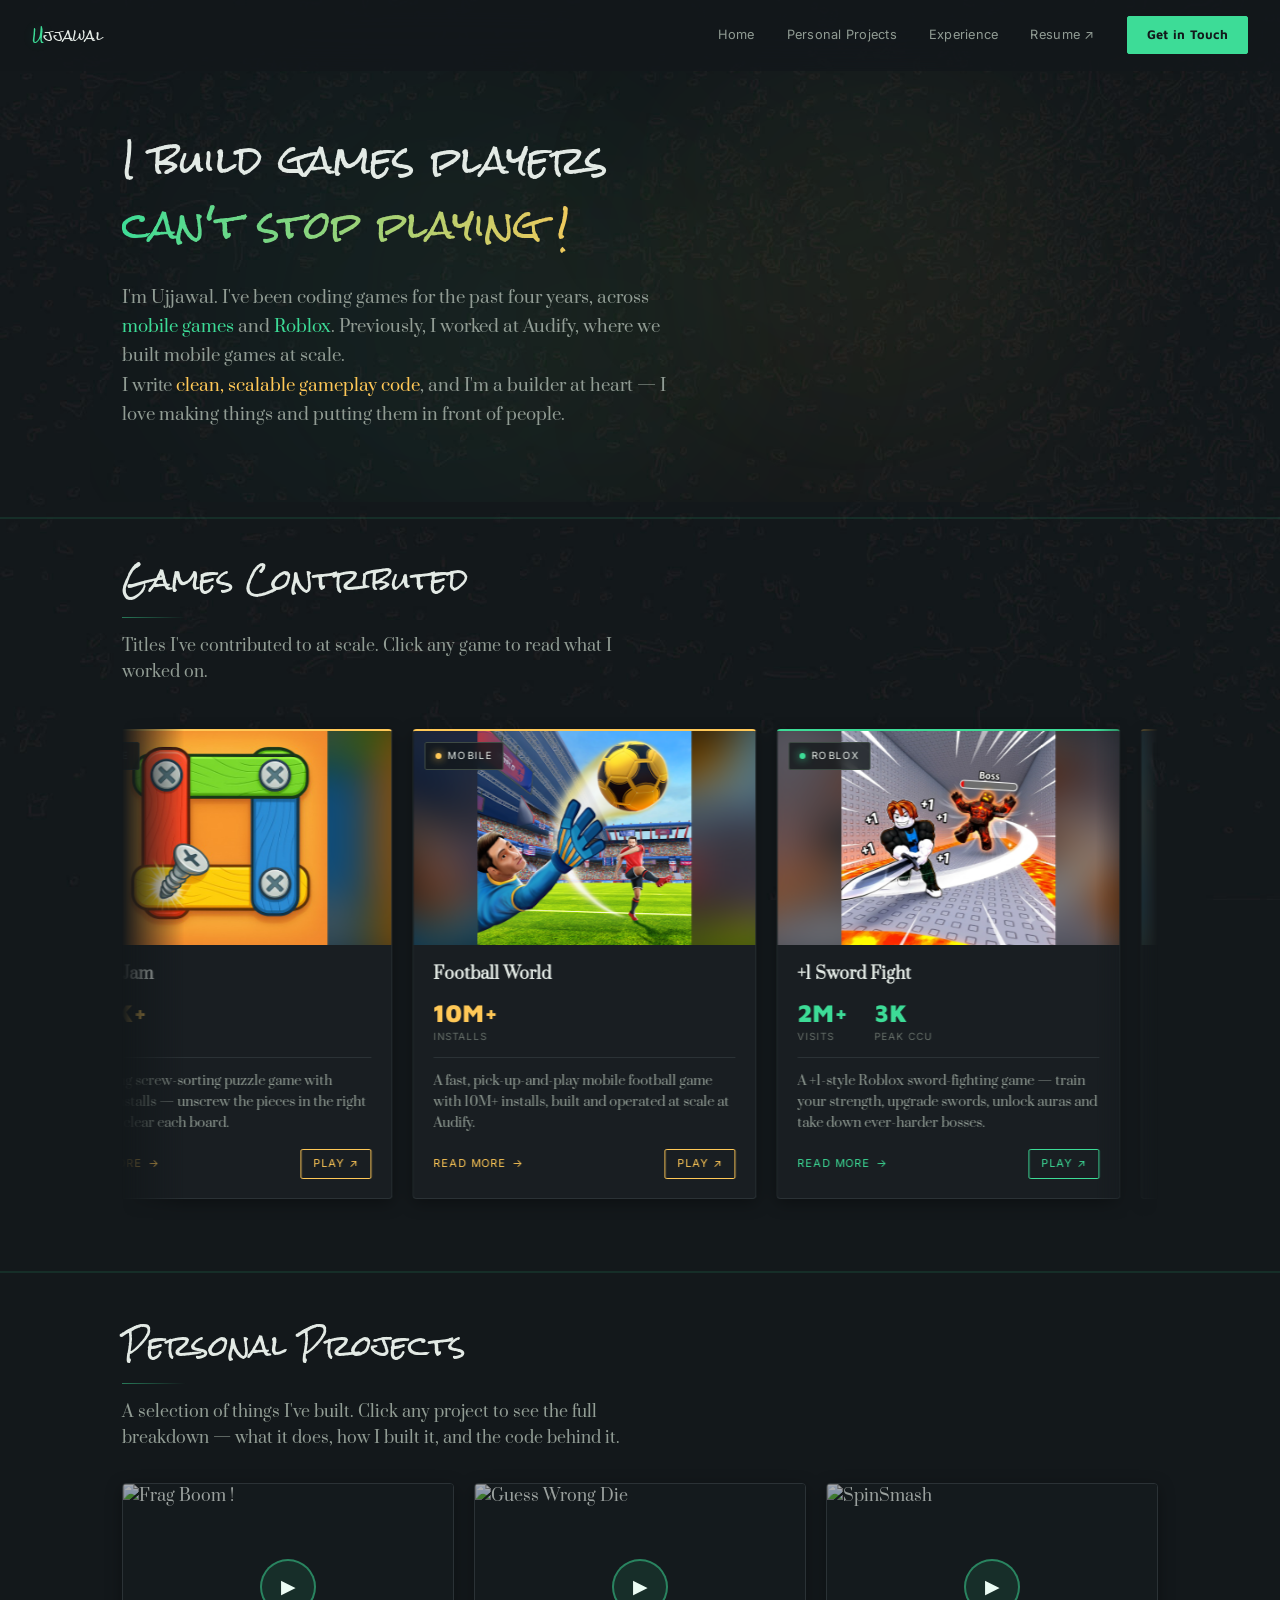
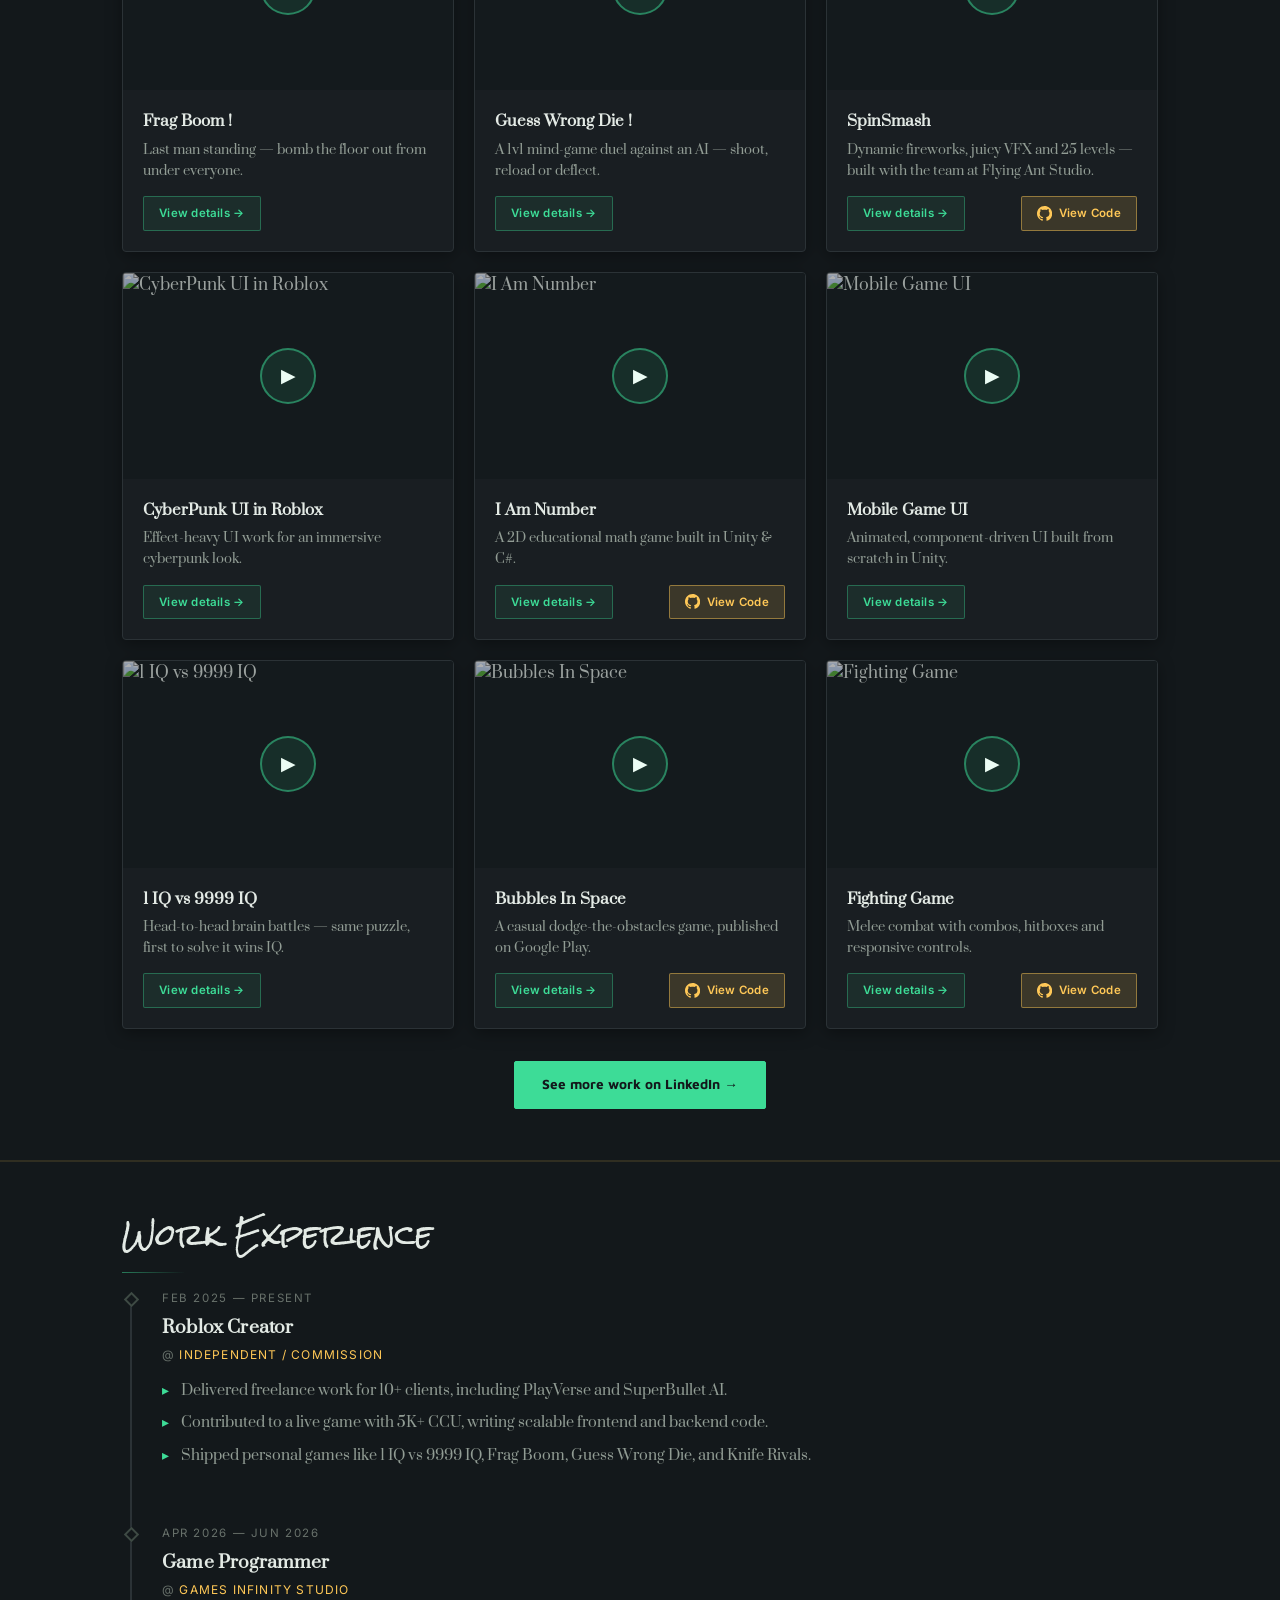
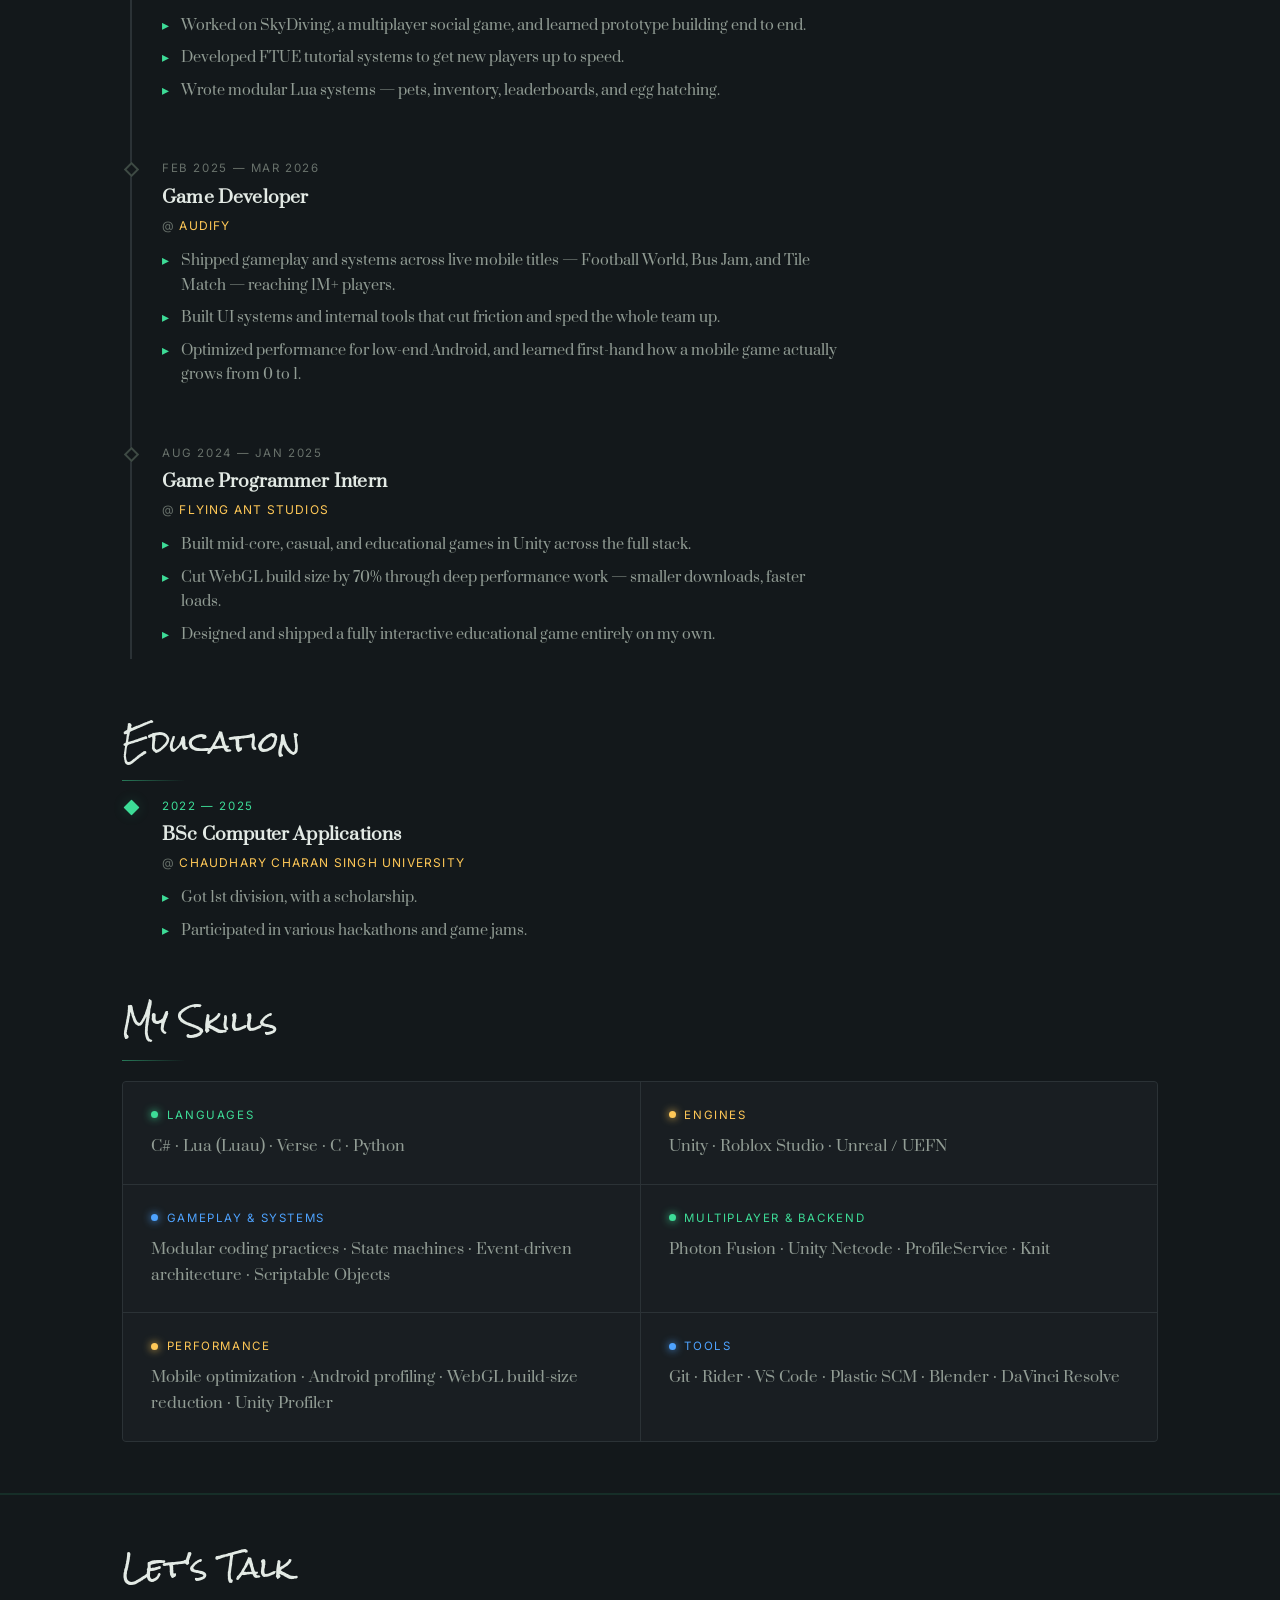
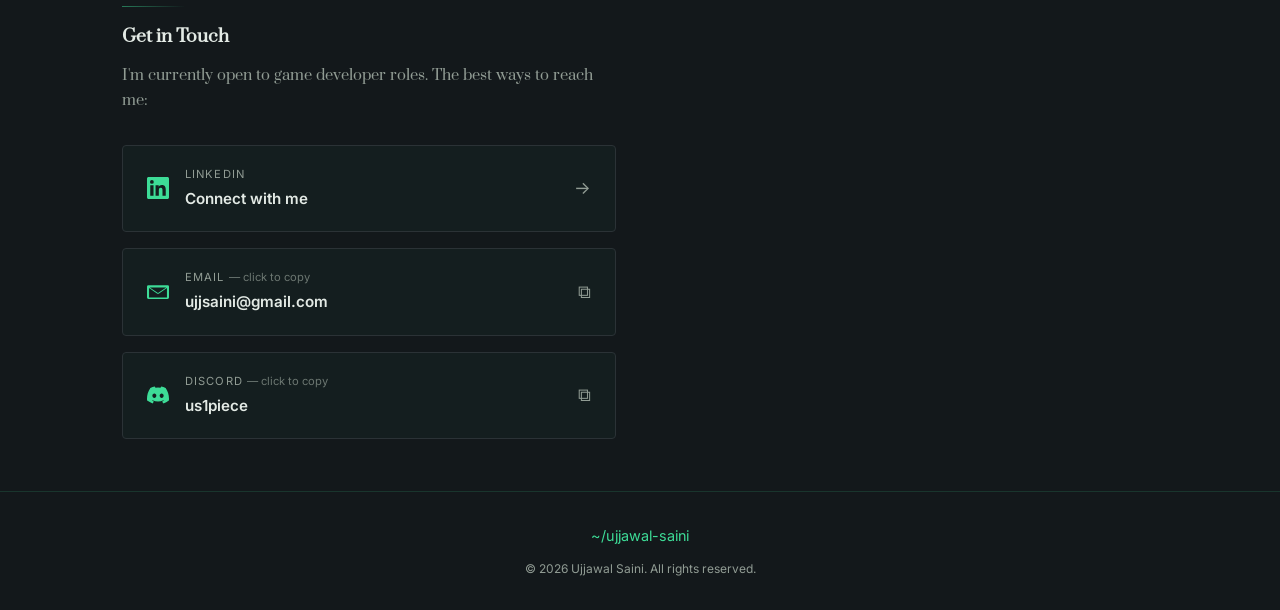
==== commit ca64ad39: "update" ====
--- a/index.html
+++ b/index.html
@@ -103,14 +103,14 @@
           </div>
         </div>
       </div>
-      <div class="project-card reveal" data-id="2lh-PS8I5L4">
-        <div class="project-thumb">
-          <img src="https://img.youtube.com/vi/2lh-PS8I5L4/maxresdefault.jpg" alt="Skydiving" loading="lazy">
-          <div class="project-play">▶</div>
-        </div>
-        <div class="project-info">
-          <h3>Skydiving</h3>
-          <p>Physics-driven free-fall and parachute control.</p>
+      <div class="project-card reveal" data-id="gITZNk4eyFI">
+        <div class="project-thumb">
+          <img src="https://img.youtube.com/vi/gITZNk4eyFI/maxresdefault.jpg" alt="SpinSmash" loading="lazy">
+          <div class="project-play">▶</div>
+        </div>
+        <div class="project-info">
+          <h3>SpinSmash</h3>
+          <p>Dynamic fireworks, juicy VFX and 25 levels — built with the team at Flying Ant Studio.</p>
           <div class="project-actions">
             <span class="project-hint">View details →</span>
           </div>
@@ -168,14 +168,14 @@
           </div>
         </div>
       </div>
-      <div class="project-card reveal" data-id="QuEuLtu-Yf0">
-        <div class="project-thumb">
-          <img src="https://img.youtube.com/vi/QuEuLtu-Yf0/maxresdefault.jpg" alt="Golf BOOM!" loading="lazy">
-          <div class="project-play">▶</div>
-        </div>
-        <div class="project-info">
-          <h3>Golf BOOM!</h3>
-          <p>60-player chaotic golf — sink shots while blasting rivals.</p>
+      <div class="project-card reveal" data-id="cGNssrDLLKA">
+        <div class="project-thumb">
+          <img src="https://img.youtube.com/vi/cGNssrDLLKA/maxresdefault.jpg" alt="Bubbles In Space" loading="lazy">
+          <div class="project-play">▶</div>
+        </div>
+        <div class="project-info">
+          <h3>Bubbles In Space</h3>
+          <p>A casual dodge-the-obstacles game, published on Google Play.</p>
           <div class="project-actions">
             <span class="project-hint">View details →</span>
           </div>
